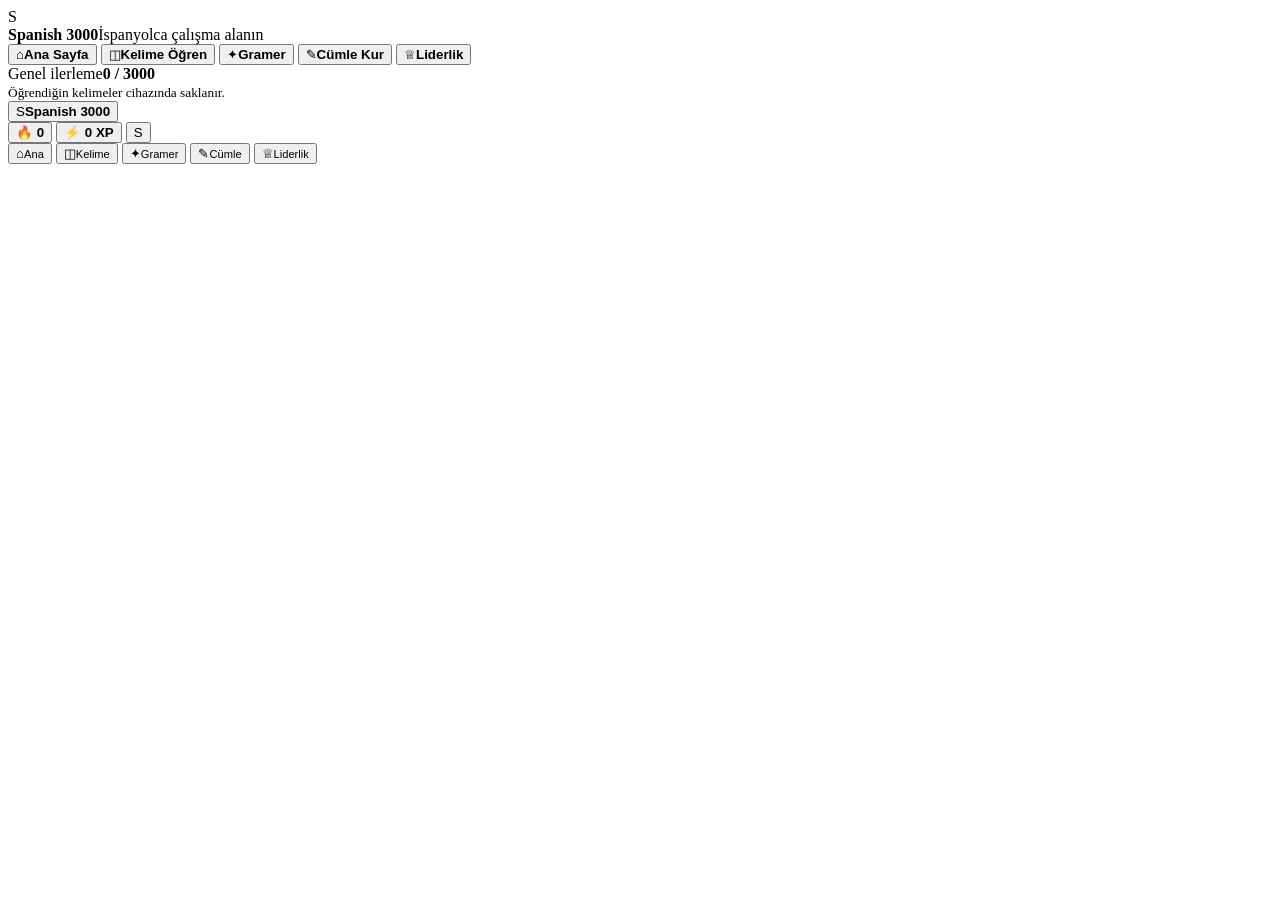
==== index.html @ e7f0117a "Add files via upload" ====
<!doctype html>
<html lang="tr">
<head>
  <meta charset="utf-8" />
  <meta name="viewport" content="width=device-width, initial-scale=1, viewport-fit=cover" />
  <meta name="theme-color" content="#f7f4ff" />
  <meta name="description" content="Spanish 3000 — Türkçe arayüzlü İspanyolca kelime, gramer ve cümle çalışma uygulaması." />
  <title>Spanish 3000</title>
  <link rel="stylesheet" href="styles.css" />
</head>
<body>
  <div class="app-shell">
    <aside class="sidebar" aria-label="Ana menü">
      <div class="brand" data-nav="home" role="button" tabindex="0">
        <div class="brand-mark">S</div>
        <div><strong>Spanish 3000</strong><span>İspanyolca çalışma alanın</span></div>
      </div>

      <nav class="side-nav">
        <button class="nav-item active" data-nav="home"><span>⌂</span><b>Ana Sayfa</b></button>
        <button class="nav-item" data-nav="vocabulary"><span>◫</span><b>Kelime Öğren</b></button>
        <button class="nav-item" data-nav="grammar"><span>✦</span><b>Gramer</b></button>
        <button class="nav-item" data-nav="sentence"><span>✎</span><b>Cümle Kur</b></button>
        <button class="nav-item" data-nav="leaderboard"><span>♕</span><b>Liderlik</b></button>
      </nav>

      <div class="sidebar-progress">
        <div class="progress-caption"><span>Genel ilerleme</span><strong id="sideProgressText">0 / 3000</strong></div>
        <div class="progress-track"><div id="sideProgressBar" class="progress-fill"></div></div>
        <small>Öğrendiğin kelimeler cihazında saklanır.</small>
      </div>
    </aside>

    <main class="main-content">
      <header class="topbar">
        <button class="mobile-brand" data-nav="home"><span class="brand-mark small">S</span><b>Spanish 3000</b></button>
        <div class="top-actions">
          <button id="streakChip" class="stat-chip" title="Günlük seri">🔥 <b>0</b></button>
          <button id="xpChip" class="stat-chip" title="Toplam XP">⚡ <b>0 XP</b></button>
          <button id="profileBtn" class="avatar-btn" title="Profil adını değiştir"><span id="avatarLetter">S</span></button>
        </div>
      </header>

      <div id="view" class="view" aria-live="polite"></div>
    </main>
  </div>

  <nav class="mobile-nav" aria-label="Mobil menü">
    <button class="mobile-nav-item active" data-nav="home"><span>⌂</span><small>Ana</small></button>
    <button class="mobile-nav-item" data-nav="vocabulary"><span>◫</span><small>Kelime</small></button>
    <button class="mobile-nav-item" data-nav="grammar"><span>✦</span><small>Gramer</small></button>
    <button class="mobile-nav-item" data-nav="sentence"><span>✎</span><small>Cümle</small></button>
    <button class="mobile-nav-item" data-nav="leaderboard"><span>♕</span><small>Liderlik</small></button>
  </nav>

  <div id="toast" class="toast" role="status"></div>

  <dialog id="profileDialog" class="profile-dialog">
    <form method="dialog" id="profileForm">
      <button class="dialog-close" value="cancel" aria-label="Kapat">×</button>
      <div class="dialog-icon">👋</div>
      <h2>Profilin</h2>
      <p>Liderlik tablosunda ve ilerleme alanında görünecek adını yaz.</p>
      <label for="playerName">Ad</label>
      <input id="playerName" maxlength="24" autocomplete="nickname" placeholder="Sare" />
      <button id="saveProfile" class="primary-btn full" value="default">Kaydet</button>
    </form>
  </dialog>

  <script src="data/spanish3000.js"></script>
  <script src="data/grammar.js"></script>
  <script src="app.js"></script>
</body>
</html>
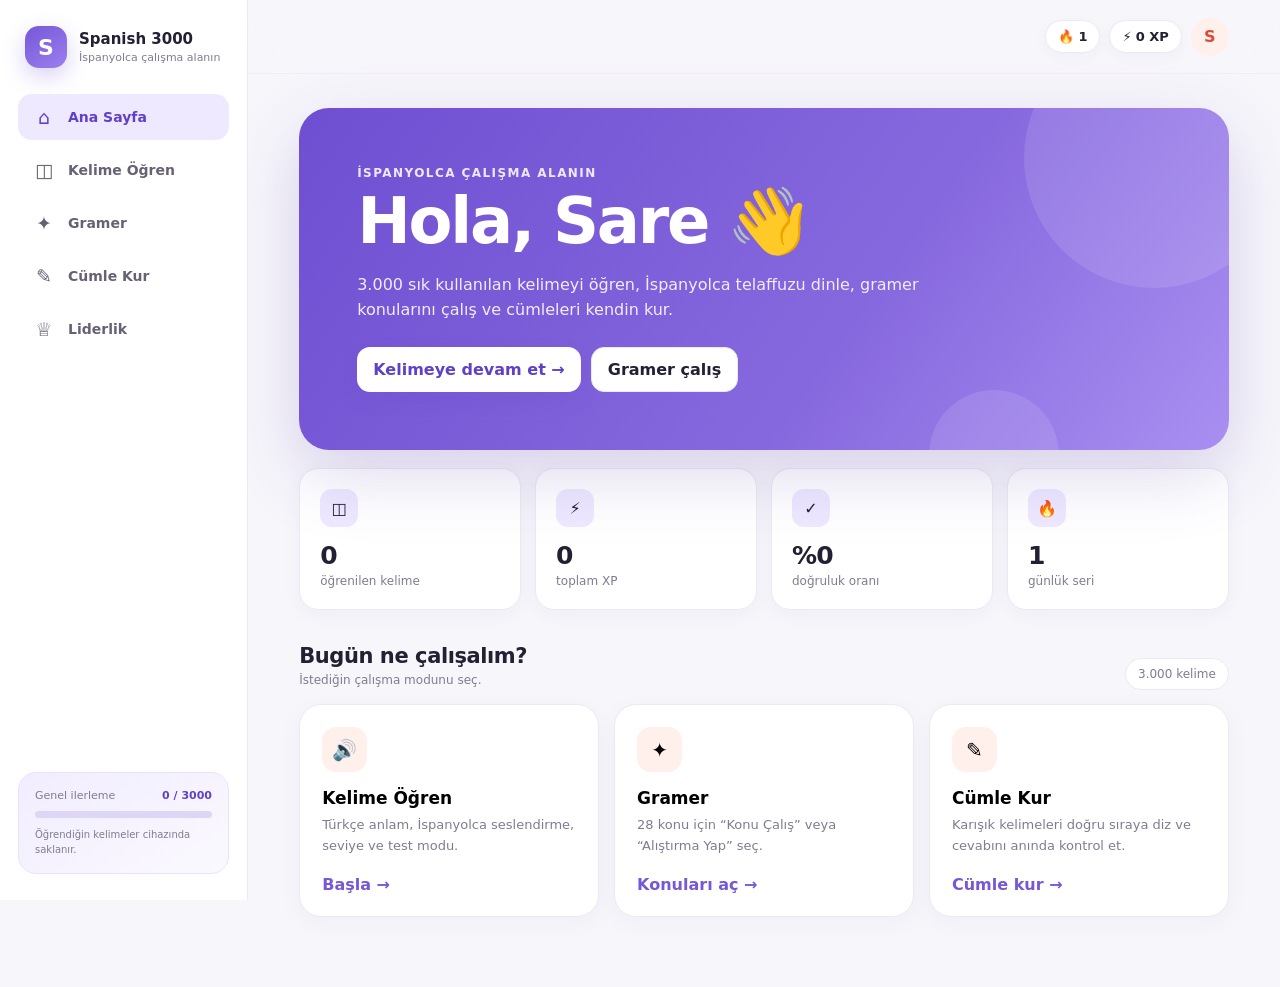
==== commit cae87392: "Add files via upload" ====
--- a/index.html
+++ b/index.html
@@ -67,8 +67,8 @@
     </form>
   </dialog>
 
-  <script src="data/spanish3000.js"></script>
-  <script src="data/grammar.js"></script>
+  <script src="spanish3000.js"></script>
+  <script src="grammar.js"></script>
   <script src="app.js"></script>
 </body>
 </html>
--- a/styles.css
+++ b/styles.css
@@ -0,0 +1,31 @@
+:root{
+  --bg:#f7f6fb; --surface:#fff; --surface-2:#fbfaff; --text:#232033; --muted:#817b91;
+  --line:#ece9f3; --purple:#7657d8; --purple-dark:#6040c7; --purple-soft:#eee9ff;
+  --coral:#ff775f; --coral-soft:#fff0ec; --green:#22a66f; --green-soft:#e8f8f0;
+  --red:#e75555; --red-soft:#fff0f0; --yellow:#f6b83f; --shadow:0 14px 38px rgba(55,44,91,.08);
+  --radius:22px; --sidebar:248px;
+}
+*{box-sizing:border-box}
+html,body{margin:0;min-height:100%;font-family:Inter,ui-rounded,"SF Pro Rounded","Segoe UI",system-ui,-apple-system,sans-serif;color:var(--text);background:var(--bg)}
+button,input{font:inherit} button{cursor:pointer} button:focus-visible,input:focus-visible{outline:3px solid rgba(118,87,216,.22);outline-offset:2px}
+.app-shell{min-height:100vh;display:grid;grid-template-columns:var(--sidebar) minmax(0,1fr)}
+.sidebar{position:sticky;top:0;height:100vh;background:rgba(255,255,255,.92);border-right:1px solid var(--line);padding:26px 18px;display:flex;flex-direction:column;z-index:20;backdrop-filter:blur(16px)}
+.brand{display:flex;align-items:center;gap:12px;padding:0 7px 26px;cursor:pointer}.brand-mark{width:42px;height:42px;border-radius:14px;display:grid;place-items:center;background:linear-gradient(145deg,var(--purple),#9b7fee);color:white;font-weight:900;font-size:22px;box-shadow:0 8px 22px rgba(118,87,216,.28)}.brand-mark.small{width:34px;height:34px;border-radius:11px;font-size:18px}.brand strong{display:block;font-size:15px}.brand span{display:block;font-size:11px;color:var(--muted);margin-top:3px}
+.side-nav{display:grid;gap:7px}.nav-item{border:0;background:transparent;color:#686174;padding:12px 14px;border-radius:14px;display:flex;align-items:center;gap:12px;text-align:left;transition:.2s}.nav-item span{width:24px;font-size:19px;text-align:center}.nav-item b{font-size:14px}.nav-item:hover{background:#f5f2fb;color:var(--text)}.nav-item.active{background:var(--purple-soft);color:var(--purple-dark)}
+.sidebar-progress{margin-top:auto;border-radius:18px;background:linear-gradient(150deg,#f1edff,#fbf9ff);padding:16px;border:1px solid #e8e1ff}.progress-caption{display:flex;justify-content:space-between;gap:8px;font-size:11px;color:var(--muted);margin-bottom:9px}.progress-caption strong{color:var(--purple-dark)}.progress-track{height:7px;background:#ddd6f4;border-radius:99px;overflow:hidden}.progress-fill{height:100%;width:0;background:linear-gradient(90deg,var(--purple),#a68df4);border-radius:99px;transition:width .4s}.sidebar-progress small{display:block;color:var(--muted);font-size:10px;line-height:1.45;margin-top:10px}
+.main-content{min-width:0}.topbar{height:74px;display:flex;justify-content:flex-end;align-items:center;padding:0 clamp(20px,4vw,54px);position:sticky;top:0;z-index:15;background:rgba(247,246,251,.82);backdrop-filter:blur(16px);border-bottom:1px solid rgba(236,233,243,.7)}.mobile-brand{display:none}.top-actions{display:flex;align-items:center;gap:9px}.stat-chip{border:1px solid var(--line);background:white;border-radius:999px;padding:8px 12px;color:var(--text);box-shadow:0 4px 14px rgba(51,42,80,.04);font-size:13px}.avatar-btn{border:0;width:38px;height:38px;border-radius:50%;background:var(--coral-soft);color:#d84d38;font-weight:900}
+.view{padding:34px clamp(20px,4vw,54px) 70px;max-width:1320px;margin:auto}.page-head{display:flex;justify-content:space-between;align-items:flex-end;gap:22px;margin-bottom:28px}.eyebrow{font-size:12px;font-weight:800;letter-spacing:.12em;text-transform:uppercase;color:var(--purple)}h1{font-size:clamp(28px,4vw,46px);line-height:1.06;margin:7px 0 8px;letter-spacing:-.035em}h2{letter-spacing:-.02em}p{line-height:1.6}.lead{color:var(--muted);margin:0;max-width:720px}.pill{display:inline-flex;align-items:center;gap:7px;padding:8px 12px;border-radius:99px;background:white;border:1px solid var(--line);font-size:12px;color:var(--muted)}
+.hero{position:relative;overflow:hidden;border-radius:30px;background:linear-gradient(125deg,#6e4fd1 0%,#8668de 60%,#a98ff1 100%);color:white;padding:clamp(28px,5vw,58px);box-shadow:0 24px 70px rgba(86,62,165,.2);min-height:300px;display:flex;align-items:center}.hero:before,.hero:after{content:"";position:absolute;border-radius:50%;background:rgba(255,255,255,.11)}.hero:before{width:260px;height:260px;right:-55px;top:-80px}.hero:after{width:130px;height:130px;right:170px;bottom:-70px}.hero-copy{max-width:650px;position:relative;z-index:1}.hero .eyebrow{color:#eee8ff}.hero h1{font-size:clamp(36px,6vw,64px);margin:8px 0 14px}.hero p{color:#f1edff;max-width:570px}.hero-actions{display:flex;flex-wrap:wrap;gap:10px;margin-top:24px}.primary-btn,.secondary-btn,.ghost-btn{border:0;border-radius:13px;padding:12px 16px;font-weight:800;transition:.18s}.primary-btn{background:var(--purple);color:white;box-shadow:0 8px 18px rgba(103,73,193,.18)}.primary-btn:hover{background:var(--purple-dark);transform:translateY(-1px)}.hero .primary-btn{background:white;color:var(--purple-dark)}.secondary-btn{background:var(--purple-soft);color:var(--purple-dark)}.ghost-btn{background:white;border:1px solid var(--line);color:var(--text)}.full{width:100%}
+.stats-grid{display:grid;grid-template-columns:repeat(4,1fr);gap:14px;margin-top:18px}.stat-card{background:white;border:1px solid var(--line);border-radius:19px;padding:20px;box-shadow:0 5px 20px rgba(50,40,90,.04)}.stat-icon{width:38px;height:38px;border-radius:12px;display:grid;place-items:center;background:var(--purple-soft);margin-bottom:14px}.stat-card strong{display:block;font-size:25px;letter-spacing:-.03em}.stat-card span{font-size:12px;color:var(--muted)}
+.section-title{display:flex;align-items:end;justify-content:space-between;gap:16px;margin:34px 0 14px}.section-title h2{margin:0;font-size:21px}.section-title p{margin:3px 0 0;color:var(--muted);font-size:12px}.feature-grid{display:grid;grid-template-columns:repeat(3,1fr);gap:15px}.feature-card{background:white;border:1px solid var(--line);border-radius:22px;padding:22px;text-align:left;transition:.2s;box-shadow:0 6px 24px rgba(54,43,92,.04)}button.feature-card:hover{transform:translateY(-3px);box-shadow:var(--shadow);border-color:#ded7f5}.feature-icon{width:45px;height:45px;border-radius:14px;display:grid;place-items:center;background:var(--coral-soft);font-size:20px}.feature-card h3{margin:16px 0 7px;font-size:17px}.feature-card p{margin:0;color:var(--muted);font-size:13px}.feature-arrow{display:block;margin-top:18px;color:var(--purple);font-weight:900}
+.toolbar{display:flex;align-items:center;flex-wrap:wrap;gap:10px;margin-bottom:18px}.segmented{display:inline-flex;padding:4px;background:#ece8f2;border-radius:13px;gap:3px}.segmented button{border:0;background:transparent;padding:9px 14px;border-radius:10px;color:var(--muted);font-weight:750;font-size:13px}.segmented button.active{background:white;color:var(--purple-dark);box-shadow:0 3px 10px rgba(40,30,70,.08)}.search{min-width:210px;flex:1;max-width:380px;border:1px solid var(--line);border-radius:13px;background:white;padding:11px 14px;color:var(--text)}.select{border:1px solid var(--line);border-radius:13px;background:white;padding:10px 13px;color:var(--text)}
+.study-layout{display:grid;grid-template-columns:minmax(0,1.5fr) minmax(240px,.7fr);gap:18px}.study-card{background:white;border:1px solid var(--line);border-radius:28px;min-height:410px;padding:clamp(24px,4vw,44px);display:flex;flex-direction:column;justify-content:center;align-items:center;text-align:center;box-shadow:var(--shadow)}.word-meta{display:flex;gap:7px;justify-content:center;flex-wrap:wrap}.level-badge,.pos-badge,.rank-badge{padding:6px 9px;border-radius:99px;font-size:10px;font-weight:800;background:#f4f1f9;color:#766f82}.level-badge{background:var(--purple-soft);color:var(--purple-dark)}.word-main{font-size:clamp(42px,8vw,78px);letter-spacing:-.055em;margin:20px 0 5px}.word-meaning{font-size:clamp(18px,3vw,25px);color:#625b70;max-width:560px}.speak-btn{width:48px;height:48px;border-radius:50%;border:1px solid #e6e0f7;background:var(--purple-soft);color:var(--purple);font-size:20px;margin:18px 0}.study-actions{display:flex;gap:9px;flex-wrap:wrap;justify-content:center}.study-side{display:grid;gap:14px;align-content:start}.mini-card{background:white;border:1px solid var(--line);border-radius:20px;padding:19px}.mini-card h3{font-size:14px;margin:0 0 13px}.mini-row{display:flex;justify-content:space-between;font-size:12px;color:var(--muted);padding:7px 0;border-bottom:1px dashed var(--line)}.mini-row:last-child{border-bottom:0}.mini-row strong{color:var(--text)}
+.quiz-card{background:white;border:1px solid var(--line);border-radius:26px;padding:clamp(22px,4vw,38px);max-width:780px;margin:auto;box-shadow:var(--shadow)}.quiz-top{display:flex;justify-content:space-between;align-items:center;color:var(--muted);font-size:12px}.quiz-word{font-size:clamp(34px,7vw,58px);margin:22px 0 4px;text-align:center}.quiz-sub{text-align:center;color:var(--muted);font-size:13px}.options{display:grid;grid-template-columns:1fr 1fr;gap:10px;margin-top:26px}.option{border:1.5px solid var(--line);background:white;border-radius:14px;padding:15px;text-align:left;font-weight:700;color:#4a4555;transition:.15s}.option:hover:not(:disabled){border-color:#c9bdf2;background:#faf8ff}.option.correct{border-color:var(--green);background:var(--green-soft);color:#17744e}.option.wrong{border-color:var(--red);background:var(--red-soft);color:#bd3e3e}.option:disabled{cursor:default}.feedback{margin-top:16px;border-radius:14px;padding:13px 15px;font-size:13px;display:none}.feedback.show{display:block}.feedback.good{background:var(--green-soft);color:#176947}.feedback.bad{background:var(--red-soft);color:#ad3939}.feedback strong{display:block;margin-bottom:3px}.next-wrap{display:flex;justify-content:flex-end;margin-top:15px}
+.grammar-choice{display:grid;grid-template-columns:1fr 1fr;gap:14px;margin-bottom:24px}.choice-card{border:1.5px solid var(--line);background:white;border-radius:20px;padding:20px;text-align:left;display:flex;gap:15px;align-items:center}.choice-card.active{border-color:#b8a8ed;background:#faf8ff;box-shadow:0 8px 24px rgba(95,68,173,.08)}.choice-card .icon{width:44px;height:44px;border-radius:13px;display:grid;place-items:center;background:var(--purple-soft);font-size:20px}.choice-card h3{margin:0 0 3px;font-size:16px}.choice-card p{margin:0;font-size:12px;color:var(--muted)}.topic-grid{display:grid;grid-template-columns:repeat(3,1fr);gap:12px}.topic-card{border:1px solid var(--line);background:white;border-radius:18px;padding:18px;text-align:left;transition:.16s}.topic-card:hover{border-color:#cfc4f4;transform:translateY(-2px)}.topic-card .topic-top{display:flex;justify-content:space-between}.topic-card .topic-icon{font-size:22px}.topic-card h3{font-size:14px;margin:15px 0 6px}.topic-card p{font-size:11px;color:var(--muted);margin:0;line-height:1.5}.topic-card .go{display:block;color:var(--purple);font-size:11px;font-weight:800;margin-top:12px}.lesson-panel{background:white;border:1px solid var(--line);border-radius:25px;padding:clamp(22px,4vw,40px);box-shadow:var(--shadow)}.back-btn{border:0;background:transparent;color:var(--purple);font-weight:800;padding:0;margin-bottom:18px}.lesson-panel h2{font-size:28px;margin:0 0 10px}.lesson-copy{font-size:15px;color:#514b5e;line-height:1.8}.example-list{display:grid;gap:9px;margin-top:20px}.example-row{border:1px solid var(--line);border-radius:14px;padding:13px 15px;display:grid;grid-template-columns:1fr auto 1fr;align-items:center;gap:12px}.example-row .es{font-weight:800}.example-row .arrow{color:#b2abbc}.example-row .tr{color:var(--muted)}.small-speak{border:0;background:var(--purple-soft);color:var(--purple);width:30px;height:30px;border-radius:9px;margin-left:6px}
+.sentence-wrap{max-width:850px;margin:auto}.prompt-card{background:white;border:1px solid var(--line);border-radius:26px;padding:clamp(24px,4vw,38px);box-shadow:var(--shadow)}.sentence-label{font-size:11px;text-transform:uppercase;letter-spacing:.12em;color:var(--muted);font-weight:800}.sentence-tr{font-size:clamp(21px,4vw,30px);font-weight:850;margin:9px 0 25px}.answer-zone{min-height:68px;border:2px dashed #dcd5e9;border-radius:16px;padding:10px;display:flex;flex-wrap:wrap;gap:8px;align-content:flex-start;background:#fcfbfe}.word-bank{display:flex;flex-wrap:wrap;gap:8px;margin:18px 0}.token{border:1px solid #ddd6ec;background:white;border-radius:10px;padding:9px 12px;font-weight:700;color:#514b5d;box-shadow:0 3px 8px rgba(45,36,72,.05)}.token.used{opacity:.25;pointer-events:none}.answer-token{background:var(--purple-soft);border-color:#d7cdf8;color:var(--purple-dark)}.sentence-controls{display:flex;justify-content:space-between;gap:10px;flex-wrap:wrap}.sentence-feedback{margin-top:16px}
+.leader-grid{display:grid;grid-template-columns:minmax(0,1.25fr) minmax(250px,.75fr);gap:18px}.leader-card,.achievement-card{background:white;border:1px solid var(--line);border-radius:24px;padding:22px;box-shadow:0 6px 24px rgba(50,40,90,.04)}.leader-head{display:grid;grid-template-columns:45px 1fr auto;align-items:center;gap:12px;padding:12px 10px;border-bottom:1px solid var(--line)}.leader-head:last-child{border:0}.rank-num{width:34px;height:34px;border-radius:11px;display:grid;place-items:center;background:#f3f0f8;font-weight:900;color:#706a7d}.rank-num.first{background:#fff4d7;color:#b87a00}.player-name strong{display:block}.player-name span{font-size:10px;color:var(--muted)}.xp-val{font-weight:900;color:var(--purple)}.badge-list{display:grid;gap:10px}.badge-item{display:flex;gap:11px;align-items:center;padding:12px;border-radius:15px;background:#faf9fd}.badge-icon{font-size:24px}.badge-item strong{display:block;font-size:13px}.badge-item span{font-size:11px;color:var(--muted)}.local-note{background:var(--coral-soft);border:1px solid #ffdcd3;color:#9a4a3e;padding:13px 15px;border-radius:14px;font-size:12px;line-height:1.55;margin-bottom:16px}
+.empty{padding:40px;text-align:center;color:var(--muted)}.toast{position:fixed;left:50%;bottom:26px;transform:translate(-50%,20px);background:#292433;color:white;padding:11px 16px;border-radius:12px;font-size:12px;opacity:0;pointer-events:none;transition:.25s;z-index:100;box-shadow:0 12px 30px rgba(0,0,0,.2)}.toast.show{opacity:1;transform:translate(-50%,0)}
+.profile-dialog{border:0;border-radius:24px;padding:0;width:min(92vw,420px);box-shadow:0 25px 80px rgba(30,22,50,.22)}.profile-dialog::backdrop{background:rgba(28,21,43,.35);backdrop-filter:blur(4px)}.profile-dialog form{padding:28px;position:relative}.dialog-close{position:absolute;right:15px;top:13px;border:0;background:transparent;font-size:26px;color:var(--muted)}.dialog-icon{font-size:34px}.profile-dialog h2{margin:8px 0 5px}.profile-dialog p{font-size:13px;color:var(--muted)}.profile-dialog label{display:block;font-size:11px;font-weight:800;margin:18px 0 6px}.profile-dialog input{width:100%;border:1px solid var(--line);border-radius:12px;padding:12px 13px;margin-bottom:12px}.mobile-nav{display:none}
+@media(max-width:1050px){.topic-grid{grid-template-columns:repeat(2,1fr)}.stats-grid{grid-template-columns:repeat(2,1fr)}.feature-grid{grid-template-columns:1fr 1fr}.study-layout{grid-template-columns:1fr}.study-side{grid-template-columns:repeat(3,1fr)}.leader-grid{grid-template-columns:1fr}}
+@media(max-width:760px){.app-shell{display:block}.sidebar{display:none}.main-content{padding-bottom:76px}.topbar{height:62px;padding:0 15px;justify-content:space-between}.mobile-brand{display:flex;align-items:center;gap:8px;border:0;background:transparent}.mobile-brand b{font-size:13px}.view{padding:23px 15px 24px}.mobile-nav{display:grid;grid-template-columns:repeat(5,1fr);position:fixed;bottom:0;left:0;right:0;z-index:50;background:rgba(255,255,255,.95);border-top:1px solid var(--line);padding:6px max(7px,env(safe-area-inset-left)) calc(6px + env(safe-area-inset-bottom));backdrop-filter:blur(18px)}.mobile-nav-item{border:0;background:transparent;color:#928a9d;display:grid;place-items:center;gap:1px;padding:4px 2px}.mobile-nav-item span{font-size:19px}.mobile-nav-item small{font-size:9px;font-weight:750}.mobile-nav-item.active{color:var(--purple)}.page-head{align-items:flex-start;flex-direction:column;margin-bottom:20px}.hero{min-height:340px;padding:30px 24px}.hero h1{font-size:42px}.feature-grid{grid-template-columns:1fr}.grammar-choice{grid-template-columns:1fr}.topic-grid{grid-template-columns:1fr 1fr}.options{grid-template-columns:1fr}.study-side{grid-template-columns:1fr}.example-row{grid-template-columns:1fr}.example-row .arrow{display:none}.leader-grid{grid-template-columns:1fr}.toolbar{align-items:stretch}.toolbar .segmented{width:100%;display:grid;grid-template-columns:1fr 1fr}.search{max-width:none;width:100%}.select{flex:1}.stat-chip{padding:7px 9px}.stat-chip:first-child{display:none}}
+@media(max-width:440px){.stats-grid{grid-template-columns:1fr 1fr;gap:9px}.stat-card{padding:15px}.stat-card strong{font-size:21px}.topic-grid{grid-template-columns:1fr}.top-actions{gap:5px}.quiz-card{padding:20px 16px}.word-main{font-size:48px}.study-card{min-height:360px;padding:25px 16px}}
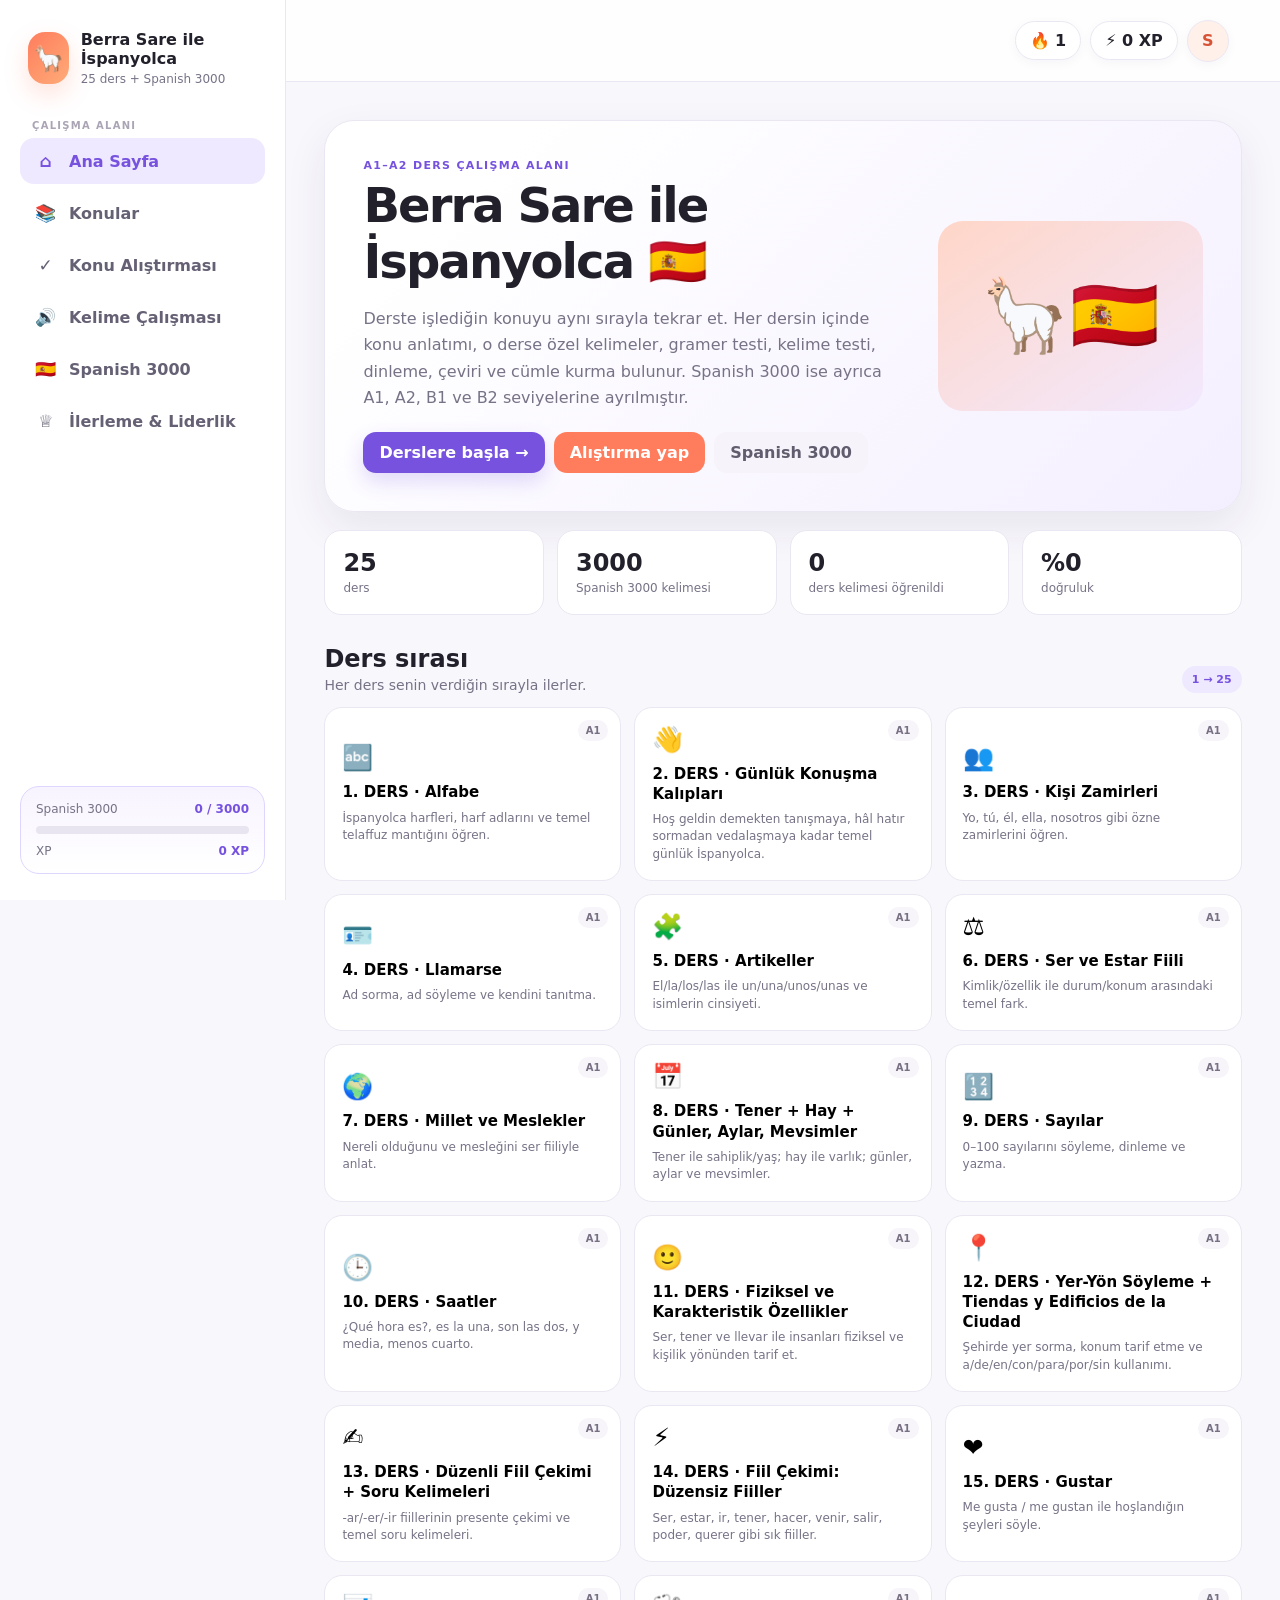
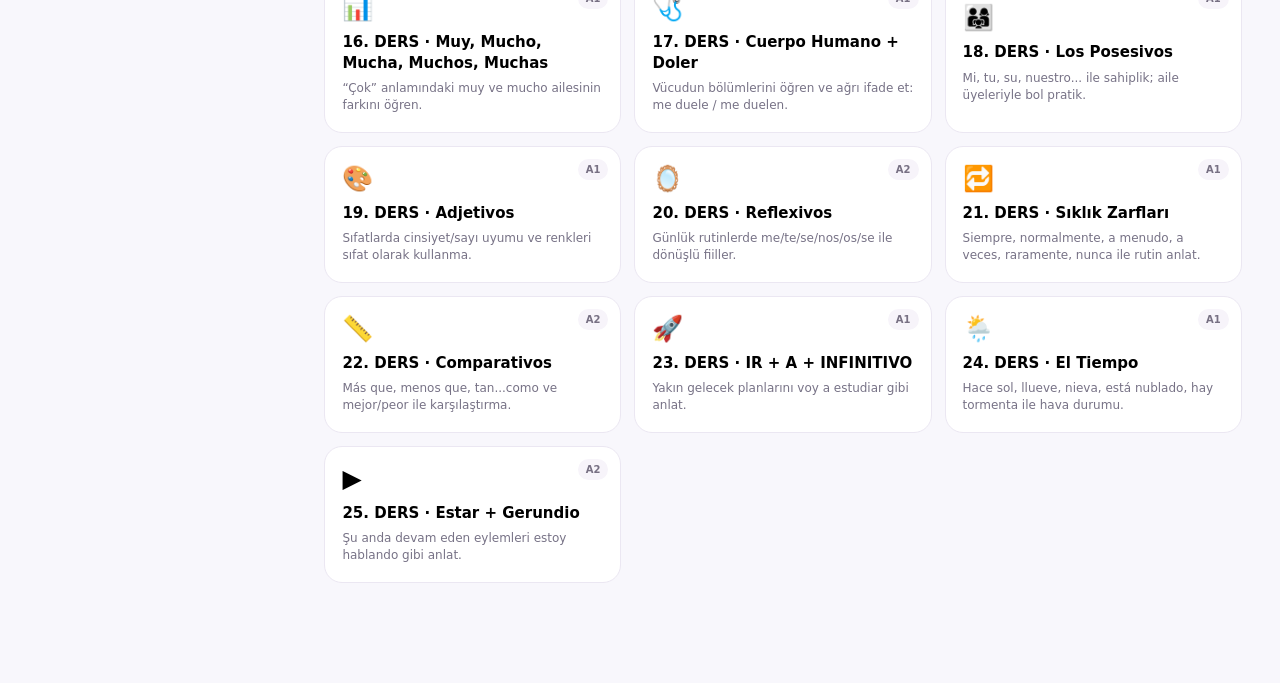
==== commit 47e7c130: "Rename index(20260824-101513) (1).html to index.html" ====
--- a/index.html
+++ b/index.html
@@ -1,74 +1,271 @@
 <!doctype html>
 <html lang="tr">
 <head>
-  <meta charset="utf-8" />
-  <meta name="viewport" content="width=device-width, initial-scale=1, viewport-fit=cover" />
-  <meta name="theme-color" content="#f7f4ff" />
-  <meta name="description" content="Spanish 3000 — Türkçe arayüzlü İspanyolca kelime, gramer ve cümle çalışma uygulaması." />
-  <title>Spanish 3000</title>
-  <link rel="stylesheet" href="styles.css" />
+<meta charset="utf-8">
+<meta name="viewport" content="width=device-width,initial-scale=1,viewport-fit=cover">
+<meta name="theme-color" content="#fff8f4">
+<title>Berra Sare ile İspanyolca</title>
+<meta name="description" content="Berra Sare ile İspanyolca — 25 ders, konu anlatımı, alıştırmalar, kelime çalışması ve Spanish 3000.">
+<style>
+:root{
+ --bg:#f8f7fc;--panel:#fff;--ink:#22212b;--muted:#777286;--line:#ebe7f2;
+ --purple:#7652df;--purple2:#efe9ff;--orange:#ff7d5d;--orange2:#fff0e9;
+ --green:#139865;--green2:#e9f9f2;--red:#d84a55;--red2:#fff0f1;
+ --yellow:#ffc857;--shadow:0 16px 42px rgba(49,40,80,.08);--r:22px
+}
+*{box-sizing:border-box}html,body{margin:0;min-height:100%;font-family:Inter,ui-sans-serif,system-ui,-apple-system,BlinkMacSystemFont,"Segoe UI",sans-serif;color:var(--ink);background:var(--bg)}
+button,input,select{font:inherit}button{cursor:pointer}.app{min-height:100vh;display:grid;grid-template-columns:286px 1fr}
+.sidebar{position:fixed;inset:0 auto 0 0;width:286px;background:#fff;border-right:1px solid var(--line);padding:26px 20px;display:flex;flex-direction:column;z-index:30}
+.brand{display:flex;gap:12px;align-items:center;padding:4px 8px 22px}.logo{width:52px;height:52px;border-radius:17px;background:linear-gradient(135deg,var(--orange),#ffab78);display:grid;place-items:center;font-size:25px;box-shadow:0 10px 24px rgba(255,125,93,.22)}
+.brand strong{display:block;font-size:16px}.brand small{display:block;color:var(--muted);margin-top:4px;font-size:12px}
+.nav-label{font-size:10px;text-transform:uppercase;letter-spacing:.13em;color:#aaa4b4;padding:12px 12px 7px;font-weight:900}
+.nav{display:grid;gap:6px}.nav button{border:0;background:transparent;border-radius:14px;text-align:left;padding:13px 14px;display:flex;gap:12px;align-items:center;color:#656073;font-weight:780}
+.nav button:hover{background:#faf8ff}.nav button.active{background:var(--purple2);color:var(--purple)}.nav .ico{width:23px;text-align:center;font-size:17px}
+.side-progress{margin-top:auto;border:1px solid #dfd6ff;background:linear-gradient(180deg,#f8f4ff,#fff);border-radius:19px;padding:15px}.side-progress .row{display:flex;justify-content:space-between;font-size:12px;color:var(--muted)}.side-progress strong{color:var(--purple)}
+.bar{height:8px;background:#e9e5f0;border-radius:99px;overflow:hidden;margin:10px 0}.bar>i{display:block;height:100%;background:linear-gradient(90deg,var(--purple),#9b7cf0);border-radius:inherit}
+.main{grid-column:2;min-width:0}.topbar{height:82px;background:rgba(255,255,255,.82);backdrop-filter:blur(16px);border-bottom:1px solid var(--line);display:flex;align-items:center;justify-content:flex-end;padding:0 4vw;position:sticky;top:0;z-index:20}
+.top-actions{display:flex;align-items:center;gap:9px}.chip,.avatar{border:1px solid var(--line);background:#fff;border-radius:999px;padding:9px 14px;font-weight:850;box-shadow:0 3px 12px rgba(35,30,55,.04)}
+.avatar{width:42px;height:42px;padding:0;background:var(--orange2);color:#d65335}.content{width:min(1180px,calc(100% - 6vw));margin:38px auto 100px}
+.hero{background:linear-gradient(135deg,#fff 16%,#f4efff 100%);border:1px solid var(--line);border-radius:30px;padding:38px;box-shadow:var(--shadow);display:grid;grid-template-columns:1.35fr .65fr;gap:25px;align-items:center}
+.hero h1,.page-head h1{font-size:clamp(30px,4vw,48px);margin:5px 0 10px;letter-spacing:-.04em}.hero p,.lead{color:var(--muted);line-height:1.65}.hero-art{min-height:190px;border-radius:25px;background:linear-gradient(145deg,#ffd6c8,#f2e9ff);display:grid;place-items:center;font-size:72px}
+.eyebrow{font-size:11px;text-transform:uppercase;letter-spacing:.12em;color:var(--purple);font-weight:900}.actions{display:flex;gap:9px;flex-wrap:wrap;margin-top:20px}
+.primary,.secondary,.ghost,.back{border:0;border-radius:13px;padding:11px 16px;font-weight:850}.primary{background:var(--purple);color:#fff;box-shadow:0 9px 20px rgba(118,82,223,.20)}.secondary{background:var(--orange);color:#fff}.ghost,.back{background:#f6f3fa;color:#625d6e}
+.page-head{display:flex;align-items:flex-end;justify-content:space-between;gap:20px;margin-bottom:24px}.page-head h1{font-size:clamp(29px,3.3vw,44px)}
+.pill{display:inline-flex;padding:7px 10px;border-radius:999px;background:var(--purple2);color:var(--purple);font-size:11px;font-weight:900}
+.section{margin-top:30px}.section-title{display:flex;justify-content:space-between;align-items:end;margin-bottom:14px}.section-title h2{font-size:24px;margin:0 0 4px}.section-title p{color:var(--muted);margin:0;font-size:14px}
+.stats{display:grid;grid-template-columns:repeat(4,1fr);gap:13px;margin-top:18px}.stat{background:#fff;border:1px solid var(--line);border-radius:17px;padding:18px}.stat b{display:block;font-size:24px}.stat span{color:var(--muted);font-size:12px}
+.course-grid{display:grid;grid-template-columns:repeat(3,minmax(0,1fr));gap:13px}.course-card{border:1px solid var(--line);background:#fff;border-radius:18px;padding:17px;text-align:left;min-height:132px;transition:.18s;position:relative}.course-card:hover{transform:translateY(-2px);box-shadow:var(--shadow);border-color:#dcd3f5}.course-card .folder{font-size:25px;margin-bottom:10px}.course-card h3{font-size:15px;margin:0 0 7px;line-height:1.35}.course-card p{font-size:12px;color:var(--muted);margin:0;line-height:1.45}.course-card .count{position:absolute;right:12px;top:12px;background:#f7f4fa;border-radius:999px;padding:5px 8px;font-size:10px;color:#777083;font-weight:850}.course-card.special{background:linear-gradient(135deg,#fff6f1,#fff);border-color:#ffd6c8}.course-card.special .count{background:var(--orange2);color:#d3583c}
+.lesson-shell{background:#fff;border:1px solid var(--line);border-radius:27px;padding:34px;box-shadow:var(--shadow)}.lesson-copy{font-size:15px;line-height:1.78;color:#474252}.lesson-copy h3{color:var(--ink);font-size:22px;margin:24px 0 8px}.lesson-copy h3:first-child{margin-top:0}.rule-grid{display:grid;grid-template-columns:1fr 1fr;gap:12px;margin:15px 0}.rule-grid>div{background:#faf8ff;border:1px solid #e7e0fa;border-radius:15px;padding:15px;line-height:1.7}
+.examples{display:grid;gap:9px;margin-top:15px}.example{display:grid;grid-template-columns:1fr 42px 1fr;align-items:center;gap:8px;border:1px solid var(--line);border-radius:14px;padding:12px 14px}.example .es{font-weight:800}.example .tr{color:var(--muted)}.speak{border:0;border-radius:10px;background:var(--purple2);padding:7px 9px}
+.word-chips{display:flex;gap:8px;flex-wrap:wrap}.word-chip{border:1px solid var(--line);background:#fff;border-radius:999px;padding:8px 11px;font-size:12px}.word-chip b{color:var(--purple)}
+.mode-grid{display:grid;grid-template-columns:repeat(5,1fr);gap:11px}.mode-card{border:1px solid var(--line);background:#fff;border-radius:17px;padding:17px;text-align:left;min-height:120px}.mode-card:hover{border-color:#cfc3ef;box-shadow:var(--shadow)}.mode-card .big{font-size:25px}.mode-card b{display:block;margin:8px 0 4px}.mode-card small{color:var(--muted);line-height:1.4}
+.quiz-shell{max-width:820px;margin:0 auto;background:#fff;border:1px solid var(--line);border-radius:25px;padding:28px;box-shadow:var(--shadow)}.quiz-top{display:flex;justify-content:space-between;gap:10px;color:var(--muted);font-size:12px;font-weight:800}.question{font-size:24px;font-weight:850;margin:22px 0 6px;line-height:1.4}.hint{color:var(--muted);margin-bottom:18px}.options{display:grid;gap:9px}.option{border:1px solid var(--line);background:#fff;border-radius:14px;padding:13px 15px;text-align:left;font-weight:750}.option:hover:not(:disabled){border-color:#c9baef;background:#fbf9ff}.option.correct{border-color:#6ed2aa;background:var(--green2);color:#08734b}.option.wrong{border-color:#f19aa1;background:var(--red2);color:#ae2b35}.option:disabled{cursor:default}
+.feedback{display:none;margin-top:15px;border-radius:14px;padding:13px 15px;line-height:1.5}.feedback.show{display:block}.feedback.good{background:var(--green2);color:#08734b}.feedback.bad{background:var(--red2);color:#a12c36}.feedback strong{display:block;margin-bottom:3px}.nextline{text-align:right;margin-top:14px}
+.word-layout{display:grid;grid-template-columns:1.15fr .85fr;gap:17px}.word-card,.mini{background:#fff;border:1px solid var(--line);border-radius:24px;padding:28px}.word-card{text-align:center}.word-meta{display:flex;justify-content:center;gap:7px;flex-wrap:wrap}.tag{font-size:10px;font-weight:900;background:#f5f2f8;color:#746e80;border-radius:99px;padding:6px 9px}.word{font-size:clamp(38px,6vw,66px);font-weight:900;letter-spacing:-.045em;margin:22px 0 5px}.meaning{font-size:20px;color:var(--muted)}.big-speak{margin:22px auto;border:0;width:54px;height:54px;border-radius:18px;background:var(--purple2);font-size:21px}.word-actions{display:flex;justify-content:center;gap:8px;flex-wrap:wrap}.side-stack{display:grid;gap:13px}.mini h3{margin:0 0 13px}.mini-row{display:flex;justify-content:space-between;gap:20px;border-top:1px solid var(--line);padding:9px 0;font-size:13px}.mini-row:first-of-type{border-top:0}
+.word-list{display:grid;grid-template-columns:repeat(2,1fr);gap:8px;max-height:390px;overflow:auto}.word-list button{border:1px solid var(--line);background:#fff;border-radius:12px;padding:10px;text-align:left}.word-list b{display:block}.word-list small{color:var(--muted)}
+.toolbar{display:flex;gap:9px;flex-wrap:wrap;margin-bottom:18px;align-items:center}.toolbar select,.toolbar input{background:#fff;border:1px solid var(--line);border-radius:12px;padding:10px 12px;outline:none}.toolbar input{min-width:230px}.seg{background:#eeeaf5;border-radius:13px;padding:4px;display:inline-flex;gap:3px}.seg button{border:0;background:transparent;padding:8px 12px;border-radius:10px;color:#6c657a;font-weight:800}.seg button.active{background:#fff;color:var(--purple);box-shadow:0 2px 8px rgba(40,30,70,.07)}
+.sentence-zone{min-height:78px;border:2px dashed #d9d0ed;border-radius:16px;padding:12px;display:flex;gap:8px;flex-wrap:wrap;margin:13px 0}.bank{display:flex;gap:8px;flex-wrap:wrap}.token{border:1px solid var(--line);background:#fff;border-radius:11px;padding:9px 12px;font-weight:800}.token.used{opacity:.3}
+.answer-input{width:100%;border:1px solid var(--line);border-radius:14px;padding:14px 15px;font-size:16px;outline:none}.answer-input:focus{border-color:#b8a8e8;box-shadow:0 0 0 4px #f1edff}
+.level-tabs{display:flex;gap:8px;flex-wrap:wrap}.level-btn{border:1px solid var(--line);background:#fff;border-radius:999px;padding:9px 14px;font-weight:850}.level-btn.active{background:var(--purple);border-color:var(--purple);color:#fff}.level-summary{display:grid;grid-template-columns:repeat(4,1fr);gap:10px;margin-bottom:18px}.level-box{background:#fff;border:1px solid var(--line);border-radius:15px;padding:14px}.level-box b{display:block;font-size:19px}.level-box small{color:var(--muted)}
+.progress-grid{display:grid;grid-template-columns:1.1fr .9fr;gap:16px}.panel{background:#fff;border:1px solid var(--line);border-radius:22px;padding:22px}.rank{display:flex;align-items:center;gap:12px;padding:12px 0;border-top:1px solid var(--line)}.rank:first-of-type{border-top:0}.rank .num{width:34px;height:34px;border-radius:11px;background:var(--purple2);color:var(--purple);display:grid;place-items:center;font-weight:900}.rank .grow{flex:1}
+.empty{background:#fff;border:1px dashed #d8d1e5;border-radius:18px;padding:34px;text-align:center;color:var(--muted)}.toast{position:fixed;left:50%;bottom:28px;transform:translate(-50%,20px);opacity:0;background:#2d2936;color:#fff;padding:11px 15px;border-radius:12px;z-index:90;transition:.2s;pointer-events:none}.toast.show{opacity:1;transform:translate(-50%,0)}
+.mobile-nav{display:none}
+@media(max-width:1050px){.course-grid{grid-template-columns:repeat(2,1fr)}.mode-grid{grid-template-columns:repeat(3,1fr)}.stats{grid-template-columns:repeat(2,1fr)}}
+@media(max-width:760px){
+ .app{display:block}.sidebar{display:none}.main{display:block}.topbar{height:66px;padding:0 14px}.content{width:calc(100% - 24px);margin:22px auto 88px}.hero{grid-template-columns:1fr;padding:24px}.hero-art{min-height:120px;font-size:48px}.page-head{align-items:flex-start;flex-direction:column}.course-grid{grid-template-columns:1fr}.mode-grid{grid-template-columns:1fr 1fr}.word-layout,.progress-grid,.rule-grid{grid-template-columns:1fr}.lesson-shell{padding:22px}.example{grid-template-columns:1fr 38px}.example .tr{grid-column:1/-1}.stats{grid-template-columns:1fr 1fr}.level-summary{grid-template-columns:1fr 1fr}
+ .mobile-nav{display:flex;position:fixed;z-index:50;left:0;right:0;bottom:0;background:rgba(255,255,255,.96);backdrop-filter:blur(16px);border-top:1px solid var(--line);padding:7px 4px calc(7px + env(safe-area-inset-bottom));overflow-x:auto}
+ .mobile-nav button{min-width:73px;flex:1;border:0;background:transparent;color:#777181;border-radius:12px;padding:6px 5px;font-size:18px}.mobile-nav button small{display:block;font-size:9px;margin-top:2px;font-weight:800}.mobile-nav button.active{background:var(--purple2);color:var(--purple)}
+}
+@media(max-width:440px){.mode-grid,.stats,.level-summary{grid-template-columns:1fr}.word-list{grid-template-columns:1fr}.hero h1{font-size:34px}.toolbar input{min-width:0;width:100%}}
+</style>
 </head>
 <body>
-  <div class="app-shell">
-    <aside class="sidebar" aria-label="Ana menü">
-      <div class="brand" data-nav="home" role="button" tabindex="0">
-        <div class="brand-mark">S</div>
-        <div><strong>Spanish 3000</strong><span>İspanyolca çalışma alanın</span></div>
-      </div>
+<div class="app">
+<aside class="sidebar">
+ <div class="brand"><div class="logo">🦙</div><div><strong>Berra Sare ile İspanyolca</strong><small>25 ders + Spanish 3000</small></div></div>
+ <div class="nav-label">Çalışma alanı</div>
+ <nav class="nav">
+  <button data-nav="home" class="active"><span class="ico">⌂</span>Ana Sayfa</button>
+  <button data-nav="topics"><span class="ico">📚</span>Konular</button>
+  <button data-nav="practice"><span class="ico">✓</span>Konu Alıştırması</button>
+  <button data-nav="vocab"><span class="ico">🔊</span>Kelime Çalışması</button>
+  <button data-nav="spanish3000"><span class="ico">🇪🇸</span>Spanish 3000</button>
+  <button data-nav="progress"><span class="ico">♕</span>İlerleme & Liderlik</button>
+ </nav>
+ <div class="side-progress"><div class="row"><span>Spanish 3000</span><strong id="sideLearned">0 / 3000</strong></div><div class="bar"><i id="sideBar" style="width:0%"></i></div><div class="row"><span>XP</span><strong id="sideXp">0 XP</strong></div></div>
+</aside>
+<main class="main">
+ <header class="topbar"><div class="top-actions"><div class="chip">🔥 <span id="streak">1</span></div><div class="chip">⚡ <span id="xp">0 XP</span></div><button class="avatar" id="avatar">S</button></div></header>
+ <section class="content" id="view"></section>
+</main>
+</div>
+<nav class="mobile-nav">
+ <button data-nav="home" class="active">⌂<small>Ana</small></button>
+ <button data-nav="topics">📚<small>Konular</small></button>
+ <button data-nav="practice">✓<small>Alıştırma</small></button>
+ <button data-nav="vocab">🔊<small>Kelime</small></button>
+ <button data-nav="spanish3000">🇪🇸<small>3000</small></button>
+ <button data-nav="progress">♕<small>İlerleme</small></button>
+</nav>
+<div class="toast" id="toast"></div>
+<script>
+window.SPANISH_3000 = [{"id":1,"word":"de","meaning":"-e/-dan, -den; ...nin","pos":"edat","level":"A1","frequency":24459038,"sourceRank":1},{"id":2,"word":"ella","meaning":"o (kadın)","pos":"zamir","level":"A1","frequency":20081793,"sourceRank":2},{"id":3,"word":"que","meaning":"ki; -en/-an; ne","pos":"zamir","level":"A1","frequency":19102844,"sourceRank":3},{"id":4,"word":"el","meaning":"belirli artikel: el","pos":"artikel","level":"A1","frequency":17792901,"sourceRank":4},{"id":5,"word":"ser","meaning":"olmak (kalıcı özellik/kimlik)","pos":"fiil","level":"A1","frequency":16811873,"sourceRank":5},{"id":6,"word":"a","meaning":"-e/-a; -e doğru","pos":"diğer","level":"A1","frequency":12810585,"sourceRank":6},{"id":7,"word":"y","meaning":"ve","pos":"bağlaç","level":"A1","frequency":11309024,"sourceRank":7},{"id":8,"word":"en","meaning":"-de/-da; içinde","pos":"edat","level":"A1","frequency":11051605,"sourceRank":8},{"id":9,"word":"él","meaning":"o (erkek)","pos":"zamir","level":"A1","frequency":10233257,"sourceRank":9},{"id":10,"word":"estar","meaning":"olmak/bulunmak (durum/konum)","pos":"fiil","level":"A1","frequency":7920799,"sourceRank":10},{"id":11,"word":"uno","meaning":"bir","pos":"sayı","level":"A1","frequency":7794471,"sourceRank":11},{"id":12,"word":"haber","meaning":"olmak/var olmak; yardımcı fiil","pos":"fiil","level":"A1","frequency":6560821,"sourceRank":12},{"id":13,"word":"yo","meaning":"ben","pos":"zamir","level":"A1","frequency":6385698,"sourceRank":13},{"id":14,"word":"por","meaning":"için; tarafından; boyunca","pos":"edat","level":"A1","frequency":6016577,"sourceRank":14},{"id":15,"word":"tener","meaning":"sahip olmak","pos":"fiil","level":"A1","frequency":5264273,"sourceRank":16},{"id":16,"word":"se","meaning":"kendisi/kendini; dönüşlülük zamiri","pos":"zamir","level":"A1","frequency":5080634,"sourceRank":17},{"id":17,"word":"tú","meaning":"sen","pos":"zamir","level":"A1","frequency":4822239,"sourceRank":18},{"id":18,"word":"ir","meaning":"gitmek","pos":"fiil","level":"A1","frequency":4809379,"sourceRank":19},{"id":19,"word":"hacer","meaning":"yapmak","pos":"fiil","level":"A1","frequency":4629804,"sourceRank":20},{"id":20,"word":"con","meaning":"ile","pos":"edat","level":"A1","frequency":4509652,"sourceRank":21},{"id":21,"word":"qué","meaning":"ne","pos":"zamir","level":"A1","frequency":4351664,"sourceRank":22},{"id":22,"word":"suyo","meaning":"onun/sizin/onlarınki","pos":"belirteç","level":"A1","frequency":4121086,"sourceRank":23},{"id":23,"word":"poder","meaning":"yapabilmek; güç","pos":"fiil","level":"A1","frequency":3989371,"sourceRank":24},{"id":24,"word":"para","meaning":"için; -e doğru","pos":"edat","level":"A1","frequency":3896720,"sourceRank":25},{"id":25,"word":"del","meaning":"-de/-dan + el; ...nin","pos":"contraction","level":"A1","frequency":3505097,"sourceRank":26},{"id":26,"word":"decir","meaning":"söylemek","pos":"fiil","level":"A1","frequency":3481333,"sourceRank":27},{"id":27,"word":"este","meaning":"bu","pos":"belirteç","level":"A1","frequency":2989065,"sourceRank":28},{"id":28,"word":"todo","meaning":"tüm; her şey","pos":"belirteç","level":"A1","frequency":2975754,"sourceRank":29},{"id":29,"word":"mío","meaning":"benimki","pos":"belirteç","level":"A1","frequency":2824214,"sourceRank":30},{"id":30,"word":"pero","meaning":"ama","pos":"bağlaç","level":"A1","frequency":2819996,"sourceRank":31},{"id":31,"word":"si","meaning":"eğer","pos":"bağlaç","level":"A1","frequency":2676145,"sourceRank":32},{"id":32,"word":"querer","meaning":"istemek; sevmek","pos":"fiil","level":"A1","frequency":2669267,"sourceRank":33},{"id":33,"word":"al","meaning":"a + el; -e/-a","pos":"contraction","level":"A1","frequency":2500543,"sourceRank":34},{"id":34,"word":"sí","meaning":"evet; kendi","pos":"zamir","level":"A1","frequency":2459145,"sourceRank":35},{"id":35,"word":"como","meaning":"gibi; nasıl","pos":"bağlaç","level":"A1","frequency":2404116,"sourceRank":36},{"id":36,"word":"ése","meaning":"şu/o","pos":"zamir","level":"A1","frequency":2217507,"sourceRank":37},{"id":37,"word":"bien","meaning":"iyi; iyi bir şekilde","pos":"zarf","level":"A1","frequency":2176247,"sourceRank":38},{"id":38,"word":"más","meaning":"daha; daha fazla","pos":"zarf","level":"A1","frequency":2165223,"sourceRank":39},{"id":39,"word":"ver","meaning":"görmek","pos":"fiil","level":"A1","frequency":2097232,"sourceRank":40},{"id":40,"word":"tuyo","meaning":"seninki","pos":"belirteç","level":"A1","frequency":1949499,"sourceRank":41},{"id":41,"word":"saber","meaning":"bilmek","pos":"fiil","level":"A1","frequency":1890762,"sourceRank":42},{"id":42,"word":"ese","meaning":"şu/o","pos":"belirteç","level":"A1","frequency":1807688,"sourceRank":43},{"id":43,"word":"aquí","meaning":"burada","pos":"zarf","level":"A1","frequency":1757744,"sourceRank":44},{"id":44,"word":"éste","meaning":"bu (zamir)","pos":"zamir","level":"A1","frequency":1593697,"sourceRank":45},{"id":45,"word":"nosotros","meaning":"biz","pos":"zamir","level":"A1","frequency":1443869,"sourceRank":46},{"id":46,"word":"creer","meaning":"inanmak; sanmak","pos":"fiil","level":"A1","frequency":1435943,"sourceRank":47},{"id":47,"word":"ya","meaning":"artık; zaten","pos":"zarf","level":"A1","frequency":1389542,"sourceRank":48},{"id":48,"word":"o","meaning":"veya","pos":"bağlaç","level":"A1","frequency":1386260,"sourceRank":49},{"id":49,"word":"dar","meaning":"vermek","pos":"fiil","level":"A1","frequency":1357124,"sourceRank":50},{"id":50,"word":"deber","meaning":"zorunda olmak; borçlu olmak","pos":"fiil","level":"A1","frequency":1328549,"sourceRank":51},{"id":51,"word":"mucho","meaning":"çok; çok fazla","pos":"zarf","level":"A1","frequency":1294788,"sourceRank":52},{"id":52,"word":"otro","meaning":"başka; diğer","pos":"belirteç","level":"A1","frequency":1270535,"sourceRank":53},{"id":53,"word":"así","meaning":"böyle; bu şekilde","pos":"zarf","level":"A1","frequency":1253362,"sourceRank":54},{"id":54,"word":"ahora","meaning":"şimdi","pos":"zarf","level":"A1","frequency":1214057,"sourceRank":55},{"id":55,"word":"vez","meaning":"kez; defa","pos":"isim","level":"A1","frequency":1192980,"sourceRank":56},{"id":56,"word":"cuando","meaning":"-ne zaman; iken","pos":"bağlaç","level":"A1","frequency":1188601,"sourceRank":57},{"id":57,"word":"algo","meaning":"bir şey","pos":"zamir","level":"A1","frequency":1125191,"sourceRank":58},{"id":58,"word":"dejar","meaning":"bırakmak; izin vermek","pos":"fiil","level":"A1","frequency":1123069,"sourceRank":59},{"id":59,"word":"hablar","meaning":"konuşmak","pos":"fiil","level":"A1","frequency":1051556,"sourceRank":60},{"id":60,"word":"bueno","meaning":"iyi","pos":"ünlem","level":"A1","frequency":1039956,"sourceRank":61},{"id":61,"word":"pasar","meaning":"geçmek; olmak","pos":"fiil","level":"A1","frequency":1030723,"sourceRank":62},{"id":62,"word":"nada","meaning":"hiçbir şey","pos":"zamir","level":"A1","frequency":966494,"sourceRank":64},{"id":63,"word":"cómo","meaning":"nasıl","pos":"zarf","level":"A1","frequency":935449,"sourceRank":65},{"id":64,"word":"solo","meaning":"yalnız; sadece","pos":"zarf","level":"A1","frequency":912140,"sourceRank":66},{"id":65,"word":"sentir","meaning":"hissetmek; üzülmek","pos":"fiil","level":"A1","frequency":898570,"sourceRank":67},{"id":66,"word":"pensar","meaning":"düşünmek","pos":"fiil","level":"A1","frequency":885709,"sourceRank":68},{"id":67,"word":"porque","meaning":"çünkü","pos":"bağlaç","level":"A1","frequency":870759,"sourceRank":69},{"id":68,"word":"esperar","meaning":"beklemek; umut etmek","pos":"fiil","level":"A1","frequency":854802,"sourceRank":70},{"id":69,"word":"usted","meaning":"siz (resmî tekil)","pos":"zamir","level":"A1","frequency":854441,"sourceRank":71},{"id":70,"word":"día","meaning":"gün","pos":"isim","level":"A1","frequency":850540,"sourceRank":72},{"id":71,"word":"año","meaning":"yıl","pos":"isim","level":"A1","frequency":841274,"sourceRank":73},{"id":72,"word":"padre","meaning":"baba","pos":"isim","level":"A1","frequency":838054,"sourceRank":74},{"id":73,"word":"venir","meaning":"gelmek","pos":"fiil","level":"A1","frequency":820828,"sourceRank":75},{"id":74,"word":"nuestro","meaning":"bizim","pos":"belirteç","level":"A1","frequency":815459,"sourceRank":76},{"id":75,"word":"gracias","meaning":"teşekkürler","pos":"isim","level":"A1","frequency":803297,"sourceRank":77},{"id":76,"word":"cosa","meaning":"şey","pos":"isim","level":"A1","frequency":790380,"sourceRank":78},{"id":77,"word":"dos","meaning":"iki","pos":"sayı","level":"A1","frequency":784866,"sourceRank":79},{"id":78,"word":"sin","meaning":"-siz/-sız; olmadan","pos":"edat","level":"A1","frequency":773153,"sourceRank":80},{"id":79,"word":"sobre","meaning":"üzerinde; hakkında","pos":"edat","level":"A1","frequency":767724,"sourceRank":81},{"id":80,"word":"alguno","meaning":"bazı; herhangi biri","pos":"belirteç","level":"A1","frequency":757480,"sourceRank":83},{"id":81,"word":"señor","meaning":"bay; beyefendi","pos":"isim","level":"A1","frequency":747779,"sourceRank":84},{"id":82,"word":"mirar","meaning":"bakmak","pos":"fiil","level":"A1","frequency":741922,"sourceRank":85},{"id":83,"word":"hombre","meaning":"adam; erkek","pos":"isim","level":"A1","frequency":734477,"sourceRank":86},{"id":84,"word":"tiempo","meaning":"zaman; hava","pos":"isim","level":"A1","frequency":733875,"sourceRank":87},{"id":85,"word":"también","meaning":"de/da; ayrıca","pos":"zarf","level":"A1","frequency":733114,"sourceRank":88},{"id":86,"word":"mismo","meaning":"aynı; kendisi","pos":"sıfat","level":"A1","frequency":720050,"sourceRank":89},{"id":87,"word":"necesitar","meaning":"ihtiyaç duymak","pos":"fiil","level":"A1","frequency":715243,"sourceRank":90},{"id":88,"word":"casa","meaning":"ev","pos":"isim","level":"A1","frequency":706292,"sourceRank":91},{"id":89,"word":"llevar","meaning":"taşımak; giymek; götürmek","pos":"fiil","level":"A1","frequency":700105,"sourceRank":92},{"id":90,"word":"tan","meaning":"bu kadar; öylesine","pos":"zarf","level":"A1","frequency":686506,"sourceRank":93},{"id":91,"word":"entonces","meaning":"o zaman; öyleyse","pos":"zarf","level":"A1","frequency":685920,"sourceRank":94},{"id":92,"word":"encontrar","meaning":"bulmak","pos":"fiil","level":"A1","frequency":675366,"sourceRank":95},{"id":93,"word":"volver","meaning":"geri dönmek; tekrar yapmak","pos":"fiil","level":"A1","frequency":674877,"sourceRank":96},{"id":94,"word":"llamar","meaning":"aramak; çağırmak; adlandırmak","pos":"fiil","level":"A1","frequency":654625,"sourceRank":97},{"id":95,"word":"parecer","meaning":"görünmek; gibi gelmek","pos":"fiil","level":"A1","frequency":651520,"sourceRank":98},{"id":96,"word":"nuevo","meaning":"yeni","pos":"sıfat","level":"A1","frequency":644597,"sourceRank":99},{"id":97,"word":"mejor","meaning":"daha iyi; en iyi","pos":"sıfat","level":"A1","frequency":641745,"sourceRank":100},{"id":98,"word":"primero","meaning":"birinci; önce","pos":"sıfat","level":"A1","frequency":638748,"sourceRank":101},{"id":99,"word":"verdad","meaning":"gerçek; doğru","pos":"isim","level":"A1","frequency":632793,"sourceRank":102},{"id":100,"word":"hasta","meaning":"-e kadar","pos":"edat","level":"A1","frequency":626256,"sourceRank":103},{"id":101,"word":"quién","meaning":"kim","pos":"zamir","level":"A1","frequency":622616,"sourceRank":104},{"id":102,"word":"vida","meaning":"hayat","pos":"isim","level":"A1","frequency":617948,"sourceRank":105},{"id":103,"word":"nunca","meaning":"asla; hiç","pos":"zarf","level":"A1","frequency":616936,"sourceRank":106},{"id":104,"word":"tomar","meaning":"almak; içmek","pos":"fiil","level":"A1","frequency":611940,"sourceRank":107},{"id":105,"word":"quedar","meaning":"kalmak; buluşmak","pos":"fiil","level":"A1","frequency":610570,"sourceRank":108},{"id":106,"word":"grande","meaning":"büyük","pos":"sıfat","level":"A1","frequency":609126,"sourceRank":109},{"id":107,"word":"llegar","meaning":"varmak; gelmek","pos":"fiil","level":"A1","frequency":604643,"sourceRank":110},{"id":108,"word":"hola","meaning":"merhaba","pos":"ünlem","level":"A1","frequency":603263,"sourceRank":111},{"id":109,"word":"chico","meaning":"çocuk; genç erkek; küçük","pos":"isim","level":"A1","frequency":596787,"sourceRank":112},{"id":110,"word":"poner","meaning":"koymak; giymek","pos":"fiil","level":"A1","frequency":576596,"sourceRank":113},{"id":111,"word":"oír","meaning":"duymak","pos":"fiil","level":"A1","frequency":565979,"sourceRank":114},{"id":112,"word":"noche","meaning":"gece","pos":"isim","level":"A1","frequency":564108,"sourceRank":115},{"id":113,"word":"mí","meaning":"ben/bana (edattan sonra)","pos":"zamir","level":"A1","frequency":562903,"sourceRank":116},{"id":114,"word":"hijo","meaning":"oğul; çocuk","pos":"isim","level":"A1","frequency":561314,"sourceRank":117},{"id":115,"word":"dónde","meaning":"nerede","pos":"zarf","level":"A1","frequency":560489,"sourceRank":118},{"id":116,"word":"ni","meaning":"ne... ne de","pos":"bağlaç","level":"A1","frequency":556255,"sourceRank":119},{"id":117,"word":"salir","meaning":"çıkmak; ayrılmak","pos":"fiil","level":"A1","frequency":554971,"sourceRank":120},{"id":118,"word":"favor","meaning":"iyilik; lütfen","pos":"isim","level":"A1","frequency":553731,"sourceRank":121},{"id":119,"word":"gustar","meaning":"hoşuna gitmek","pos":"fiil","level":"A1","frequency":549302,"sourceRank":122},{"id":120,"word":"seguir","meaning":"takip etmek; devam etmek","pos":"fiil","level":"A1","frequency":541750,"sourceRank":123},{"id":121,"word":"amigo","meaning":"arkadaş","pos":"isim","level":"A1","frequency":538280,"sourceRank":124},{"id":122,"word":"oh","meaning":"oh","pos":"ünlem","level":"A1","frequency":536659,"sourceRank":125},{"id":123,"word":"siempre","meaning":"her zaman","pos":"zarf","level":"A1","frequency":535920,"sourceRank":126},{"id":124,"word":"papá","meaning":"baba","pos":"isim","level":"A1","frequency":514018,"sourceRank":127},{"id":125,"word":"antes","meaning":"önce","pos":"zarf","level":"A1","frequency":506327,"sourceRank":129},{"id":126,"word":"desde","meaning":"-den beri; -den itibaren","pos":"edat","level":"A1","frequency":502319,"sourceRank":130},{"id":127,"word":"conocer","meaning":"tanımak; bilmek","pos":"fiil","level":"A1","frequency":500550,"sourceRank":131},{"id":128,"word":"poco","meaning":"az","pos":"zarf","level":"A1","frequency":489944,"sourceRank":132},{"id":129,"word":"ahí","meaning":"orada","pos":"zarf","level":"A1","frequency":475323,"sourceRank":133},{"id":130,"word":"alguien","meaning":"birisi","pos":"zamir","level":"A1","frequency":470767,"sourceRank":134},{"id":131,"word":"trabajo","meaning":"iş; çalışma","pos":"isim","level":"A1","frequency":466766,"sourceRank":135},{"id":132,"word":"mujer","meaning":"kadın; eş","pos":"isim","level":"A1","frequency":453291,"sourceRank":136},{"id":133,"word":"entre","meaning":"arasında","pos":"edat","level":"A1","frequency":448607,"sourceRank":137},{"id":134,"word":"después","meaning":"sonra","pos":"zarf","level":"A1","frequency":446877,"sourceRank":138},{"id":135,"word":"parte","meaning":"parça; bölüm","pos":"isim","level":"A1","frequency":437180,"sourceRank":139},{"id":136,"word":"mi","meaning":"benim","pos":"isim","level":"A1","frequency":430920,"sourceRank":140},{"id":137,"word":"acuerdo","meaning":"anlaşma; fikir birliği","pos":"isim","level":"A1","frequency":429003,"sourceRank":141},{"id":138,"word":"escuchar","meaning":"dinlemek","pos":"fiil","level":"A1","frequency":428549,"sourceRank":142},{"id":139,"word":"momento","meaning":"an; moment","pos":"isim","level":"A1","frequency":417647,"sourceRank":143},{"id":140,"word":"matar","meaning":"öldürmek","pos":"fiil","level":"A1","frequency":414847,"sourceRank":144},{"id":141,"word":"donde","meaning":"-nen yer; nerede (vurgusuz)","pos":"zamir","level":"A1","frequency":409601,"sourceRank":145},{"id":142,"word":"seguro","meaning":"güvenli; emin; sigorta","pos":"sıfat","level":"A1","frequency":407757,"sourceRank":146},{"id":143,"word":"mundo","meaning":"dünya","pos":"isim","level":"A1","frequency":407000,"sourceRank":147},{"id":144,"word":"gente","meaning":"insanlar","pos":"isim","level":"A1","frequency":406482,"sourceRank":148},{"id":145,"word":"niño","meaning":"çocuk","pos":"isim","level":"A1","frequency":396930,"sourceRank":149},{"id":146,"word":"hora","meaning":"saat","pos":"isim","level":"A1","frequency":396694,"sourceRank":150},{"id":147,"word":"buscar","meaning":"aramak","pos":"fiil","level":"A1","frequency":393889,"sourceRank":151},{"id":148,"word":"problema","meaning":"sorun","pos":"isim","level":"A1","frequency":393691,"sourceRank":152},{"id":149,"word":"lugar","meaning":"yer","pos":"isim","level":"A1","frequency":392477,"sourceRank":154},{"id":150,"word":"nadie","meaning":"hiç kimse","pos":"zamir","level":"A1","frequency":389807,"sourceRank":155},{"id":151,"word":"tal","meaning":"böyle; söz konusu","pos":"zamir","level":"A1","frequency":389345,"sourceRank":156},{"id":152,"word":"ayudar","meaning":"yardım etmek","pos":"fiil","level":"A1","frequency":382646,"sourceRank":157},{"id":153,"word":"perder","meaning":"kaybetmek","pos":"fiil","level":"A1","frequency":381545,"sourceRank":158},{"id":154,"word":"ustedes","meaning":"sizler","pos":"zamir","level":"A1","frequency":380802,"sourceRank":159},{"id":155,"word":"persona","meaning":"kişi","pos":"isim","level":"A1","frequency":377096,"sourceRank":160},{"id":156,"word":"tipo","meaning":"tip; tür; adam","pos":"isim","level":"A1","frequency":371275,"sourceRank":161},{"id":157,"word":"claro","meaning":"açık; elbette","pos":"sıfat","level":"A1","frequency":371130,"sourceRank":162},{"id":158,"word":"entender","meaning":"anlamak","pos":"fiil","level":"A1","frequency":370617,"sourceRank":163},{"id":159,"word":"menos","meaning":"daha az; eksi","pos":"zarf","level":"A1","frequency":367335,"sourceRank":164},{"id":160,"word":"fuera","meaning":"dışarıda; dışarı","pos":"zarf","level":"A1","frequency":365550,"sourceRank":165},{"id":161,"word":"acabar","meaning":"bitirmek; sona ermek","pos":"fiil","level":"A1","frequency":363718,"sourceRank":166},{"id":162,"word":"tratar","meaning":"çalışmak/denemek; davranmak; ele almak","pos":"fiil","level":"A1","frequency":359372,"sourceRank":167},{"id":163,"word":"tres","meaning":"üç","pos":"sayı","level":"A1","frequency":349324,"sourceRank":168},{"id":164,"word":"último","meaning":"son","pos":"sıfat","level":"A1","frequency":347390,"sourceRank":169},{"id":165,"word":"trabajar","meaning":"çalışmak","pos":"fiil","level":"A1","frequency":338840,"sourceRank":170},{"id":166,"word":"morir","meaning":"ölmek","pos":"fiil","level":"A1","frequency":334668,"sourceRank":171},{"id":167,"word":"cada","meaning":"her","pos":"belirteç","level":"A1","frequency":334232,"sourceRank":172},{"id":168,"word":"dinero","meaning":"para","pos":"isim","level":"A1","frequency":332001,"sourceRank":173},{"id":169,"word":"mañana","meaning":"sabah; yarın","pos":"isim","level":"A1","frequency":330297,"sourceRank":174},{"id":170,"word":"hermano","meaning":"erkek kardeş","pos":"isim","level":"A1","frequency":329937,"sourceRank":175},{"id":171,"word":"quien","meaning":"kim/kişi (vurgusuz)","pos":"zamir","level":"A1","frequency":325514,"sourceRank":176},{"id":172,"word":"vivir","meaning":"yaşamak","pos":"fiil","level":"A1","frequency":323037,"sourceRank":177},{"id":173,"word":"valer","meaning":"değerinde olmak; işe yaramak","pos":"fiil","level":"A1","frequency":322524,"sourceRank":178},{"id":174,"word":"allí","meaning":"orada","pos":"zarf","level":"A1","frequency":321484,"sourceRank":180},{"id":175,"word":"hoy","meaning":"bugün","pos":"zarf","level":"A1","frequency":318874,"sourceRank":181},{"id":176,"word":"luego","meaning":"sonra","pos":"zarf","level":"A1","frequency":316333,"sourceRank":182},{"id":177,"word":"mano","meaning":"el","pos":"isim","level":"A1","frequency":311979,"sourceRank":183},{"id":178,"word":"tanto","meaning":"bu kadar; o kadar","pos":"zarf","level":"A1","frequency":308198,"sourceRank":184},{"id":179,"word":"quizá","meaning":"belki","pos":"zarf","level":"A1","frequency":302672,"sourceRank":185},{"id":180,"word":"caso","meaning":"durum; vaka","pos":"isim","level":"A1","frequency":302205,"sourceRank":186},{"id":181,"word":"nombre","meaning":"isim","pos":"isim","level":"A1","frequency":300637,"sourceRank":187},{"id":182,"word":"entrar","meaning":"girmek","pos":"fiil","level":"A1","frequency":300434,"sourceRank":188},{"id":183,"word":"forma","meaning":"şekil; biçim","pos":"isim","level":"A1","frequency":300421,"sourceRank":189},{"id":184,"word":"empezar","meaning":"başlamak","pos":"fiil","level":"A1","frequency":300150,"sourceRank":190},{"id":185,"word":"conseguir","meaning":"elde etmek; başarmak","pos":"fiil","level":"A1","frequency":296069,"sourceRank":191},{"id":186,"word":"pedir","meaning":"istemek; sipariş etmek","pos":"fiil","level":"A1","frequency":287572,"sourceRank":192},{"id":187,"word":"intentar","meaning":"denemek","pos":"fiil","level":"A1","frequency":285993,"sourceRank":193},{"id":188,"word":"ninguno","meaning":"hiçbiri","pos":"belirteç","level":"A1","frequency":278493,"sourceRank":194},{"id":189,"word":"traer","meaning":"getirmek","pos":"fiil","level":"A1","frequency":276614,"sourceRank":195},{"id":190,"word":"pequeño","meaning":"küçük","pos":"sıfat","level":"A1","frequency":274683,"sourceRank":196},{"id":191,"word":"buena","meaning":"iyi (dişil)","pos":"isim","level":"A1","frequency":272089,"sourceRank":197},{"id":192,"word":"importar","meaning":"önemli olmak; ithal etmek","pos":"fiil","level":"A1","frequency":271312,"sourceRank":198},{"id":193,"word":"aún","meaning":"hâlâ; henüz","pos":"zarf","level":"A1","frequency":269890,"sourceRank":199},{"id":194,"word":"cuenta","meaning":"hesap; sayım","pos":"isim","level":"A1","frequency":268204,"sourceRank":200},{"id":195,"word":"razón","meaning":"neden; haklılık","pos":"isim","level":"A1","frequency":267381,"sourceRank":201},{"id":196,"word":"preguntar","meaning":"sormak","pos":"fiil","level":"A1","frequency":264878,"sourceRank":202},{"id":197,"word":"terminar","meaning":"bitirmek","pos":"fiil","level":"A1","frequency":263102,"sourceRank":203},{"id":198,"word":"idea","meaning":"fikir","pos":"isim","level":"A1","frequency":262350,"sourceRank":204},{"id":199,"word":"único","meaning":"tek; eşsiz","pos":"sıfat","level":"A1","frequency":259593,"sourceRank":206},{"id":200,"word":"mal","meaning":"kötü; yanlış","pos":"zarf","level":"A1","frequency":255988,"sourceRank":207},{"id":201,"word":"suponer","meaning":"varsaymak","pos":"fiil","level":"A1","frequency":255610,"sourceRank":208},{"id":202,"word":"muerto","meaning":"ölü","pos":"sıfat","level":"A1","frequency":252619,"sourceRank":209},{"id":203,"word":"durante","meaning":"boyunca","pos":"edat","level":"A1","frequency":252007,"sourceRank":210},{"id":204,"word":"pasado","meaning":"geçmiş; geçen","pos":"isim","level":"A1","frequency":249247,"sourceRank":211},{"id":205,"word":"recordar","meaning":"hatırlamak","pos":"fiil","level":"A1","frequency":246688,"sourceRank":212},{"id":206,"word":"semana","meaning":"hafta","pos":"isim","level":"A1","frequency":244812,"sourceRank":213},{"id":207,"word":"cierto","meaning":"doğru; belli","pos":"sıfat","level":"A1","frequency":243428,"sourceRank":214},{"id":208,"word":"contra","meaning":"karşı","pos":"edat","level":"A1","frequency":241993,"sourceRank":215},{"id":209,"word":"tarde","meaning":"geç; öğleden sonra","pos":"zarf","level":"A1","frequency":240846,"sourceRank":216},{"id":210,"word":"segundo","meaning":"ikinci; saniye","pos":"sıfat","level":"A1","frequency":240571,"sourceRank":217},{"id":211,"word":"cambiar","meaning":"değiştirmek","pos":"fiil","level":"A1","frequency":240117,"sourceRank":218},{"id":212,"word":"familia","meaning":"aile","pos":"isim","level":"A1","frequency":239562,"sourceRank":219},{"id":213,"word":"usar","meaning":"kullanmak","pos":"fiil","level":"A1","frequency":238327,"sourceRank":220},{"id":214,"word":"policía","meaning":"polis","pos":"isim","level":"A1","frequency":235370,"sourceRank":221},{"id":215,"word":"comer","meaning":"yemek","pos":"fiil","level":"A1","frequency":234024,"sourceRank":222},{"id":216,"word":"conmigo","meaning":"benimle","pos":"zarf","level":"A1","frequency":233970,"sourceRank":223},{"id":217,"word":"sacar","meaning":"çıkarmak; elde etmek","pos":"fiil","level":"A1","frequency":233115,"sourceRank":224},{"id":218,"word":"mientras","meaning":"iken; süresince","pos":"bağlaç","level":"A1","frequency":233013,"sourceRank":225},{"id":219,"word":"mantener","meaning":"korumak; sürdürmek","pos":"fiil","level":"A1","frequency":232887,"sourceRank":226},{"id":220,"word":"realmente","meaning":"gerçekten","pos":"zarf","level":"A1","frequency":231221,"sourceRank":227},{"id":221,"word":"serio","meaning":"ciddi","pos":"sıfat","level":"A1","frequency":231062,"sourceRank":228},{"id":222,"word":"país","meaning":"ülke","pos":"isim","level":"A1","frequency":230598,"sourceRank":229},{"id":223,"word":"contar","meaning":"saymak; anlatmak","pos":"fiil","level":"A1","frequency":229579,"sourceRank":230},{"id":224,"word":"minuto","meaning":"dakika","pos":"isim","level":"A1","frequency":229453,"sourceRank":231},{"id":225,"word":"olvidar","meaning":"unutmak","pos":"fiil","level":"A1","frequency":226422,"sourceRank":233},{"id":226,"word":"propio","meaning":"kendi; öz","pos":"sıfat","level":"A1","frequency":225229,"sourceRank":234},{"id":227,"word":"pues","meaning":"o halde; yani","pos":"bağlaç","level":"A1","frequency":223512,"sourceRank":235},{"id":228,"word":"e","meaning":"ve (i/hi önünde)","pos":"bağlaç","level":"A1","frequency":221413,"sourceRank":236},{"id":229,"word":"aunque","meaning":"her ne kadar; -se de","pos":"bağlaç","level":"A1","frequency":220211,"sourceRank":237},{"id":230,"word":"historia","meaning":"tarih; hikâye","pos":"isim","level":"A1","frequency":220065,"sourceRank":238},{"id":231,"word":"amor","meaning":"aşk","pos":"isim","level":"A1","frequency":217849,"sourceRank":239},{"id":232,"word":"lado","meaning":"taraf; yan","pos":"isim","level":"A1","frequency":216880,"sourceRank":240},{"id":233,"word":"junto","meaning":"birlikte; bitişik","pos":"sıfat","level":"A1","frequency":215884,"sourceRank":241},{"id":234,"word":"hacia","meaning":"-e doğru","pos":"edat","level":"A1","frequency":215122,"sourceRank":242},{"id":235,"word":"manera","meaning":"şekil; yol","pos":"isim","level":"A1","frequency":213311,"sourceRank":243},{"id":236,"word":"cabeza","meaning":"baş","pos":"isim","level":"A1","frequency":210928,"sourceRank":244},{"id":237,"word":"punto","meaning":"nokta","pos":"isim","level":"A1","frequency":210594,"sourceRank":245},{"id":238,"word":"mayor","meaning":"daha büyük; en büyük","pos":"sıfat","level":"A1","frequency":208599,"sourceRank":246},{"id":239,"word":"todavía","meaning":"hâlâ","pos":"zarf","level":"A1","frequency":208423,"sourceRank":247},{"id":240,"word":"cualquiera","meaning":"herhangi biri","pos":"belirteç","level":"A1","frequency":207510,"sourceRank":248},{"id":241,"word":"casi","meaning":"neredeyse","pos":"zarf","level":"A1","frequency":207058,"sourceRank":249},{"id":242,"word":"mes","meaning":"ay","pos":"isim","level":"A1","frequency":206318,"sourceRank":250},{"id":243,"word":"ciudad","meaning":"şehir","pos":"isim","level":"A1","frequency":205675,"sourceRank":251},{"id":244,"word":"importante","meaning":"önemli","pos":"sıfat","level":"A1","frequency":205515,"sourceRank":252},{"id":245,"word":"demasiado","meaning":"fazla; aşırı","pos":"zarf","level":"A1","frequency":205046,"sourceRank":253},{"id":246,"word":"preocupar","meaning":"endişelendirmek","pos":"fiil","level":"A1","frequency":203935,"sourceRank":254},{"id":247,"word":"ganar","meaning":"kazanmak","pos":"fiil","level":"A1","frequency":200468,"sourceRank":256},{"id":248,"word":"cuánto","meaning":"ne kadar","pos":"belirteç","level":"A1","frequency":199033,"sourceRank":257},{"id":249,"word":"tío","meaning":"amca/dayı; adam (günlük)","pos":"isim","level":"A1","frequency":198103,"sourceRank":258},{"id":250,"word":"puerta","meaning":"kapı","pos":"isim","level":"A1","frequency":196380,"sourceRank":259},{"id":251,"word":"palabra","meaning":"kelime","pos":"isim","level":"A1","frequency":193254,"sourceRank":260},{"id":252,"word":"ojo","meaning":"göz","pos":"isim","level":"A1","frequency":192742,"sourceRank":261},{"id":253,"word":"agua","meaning":"su","pos":"isim","level":"A1","frequency":191525,"sourceRank":262},{"id":254,"word":"medio","meaning":"yarım; orta; araç","pos":"isim","level":"A1","frequency":190862,"sourceRank":263},{"id":255,"word":"dentro","meaning":"içeride","pos":"zarf","level":"A1","frequency":190519,"sourceRank":264},{"id":256,"word":"abrir","meaning":"açmak","pos":"fiil","level":"A1","frequency":190488,"sourceRank":265},{"id":257,"word":"jugar","meaning":"oynamak","pos":"fiil","level":"A1","frequency":189719,"sourceRank":266},{"id":258,"word":"llamado","meaning":"adlı; çağrılan","pos":"sıfat","level":"A1","frequency":189120,"sourceRank":267},{"id":259,"word":"loco","meaning":"deli","pos":"isim","level":"A1","frequency":187840,"sourceRank":268},{"id":260,"word":"ocurrir","meaning":"meydana gelmek","pos":"fiil","level":"A1","frequency":186637,"sourceRank":269},{"id":261,"word":"alto","meaning":"yüksek; uzun; dur!","pos":"sıfat","level":"A1","frequency":186473,"sourceRank":270},{"id":262,"word":"aquel","meaning":"şu/o (uzak)","pos":"belirteç","level":"A1","frequency":186177,"sourceRank":271},{"id":263,"word":"fin","meaning":"son; amaç","pos":"isim","level":"A1","frequency":185195,"sourceRank":272},{"id":264,"word":"pagar","meaning":"ödemek","pos":"fiil","level":"A1","frequency":183940,"sourceRank":273},{"id":265,"word":"camino","meaning":"yol","pos":"isim","level":"A1","frequency":183763,"sourceRank":274},{"id":266,"word":"esposo","meaning":"koca/eş","pos":"isim","level":"A1","frequency":181930,"sourceRank":275},{"id":267,"word":"permitir","meaning":"izin vermek","pos":"fiil","level":"A1","frequency":179144,"sourceRank":276},{"id":268,"word":"recibir","meaning":"almak; teslim almak","pos":"fiil","level":"A1","frequency":177606,"sourceRank":277},{"id":269,"word":"pregunta","meaning":"soru","pos":"isim","level":"A1","frequency":176753,"sourceRank":278},{"id":270,"word":"leer","meaning":"okumak","pos":"fiil","level":"A1","frequency":175905,"sourceRank":279},{"id":271,"word":"significar","meaning":"anlamına gelmek","pos":"fiil","level":"A1","frequency":174783,"sourceRank":280},{"id":272,"word":"suceder","meaning":"olmak; meydana gelmek","pos":"fiil","level":"A1","frequency":174618,"sourceRank":281},{"id":273,"word":"muerte","meaning":"ölüm","pos":"isim","level":"A1","frequency":173412,"sourceRank":282},{"id":274,"word":"millón","meaning":"milyon","pos":"isim","level":"A1","frequency":172826,"sourceRank":283},{"id":275,"word":"general","meaning":"genel; general","pos":"sıfat","level":"A1","frequency":172676,"sourceRank":284},{"id":276,"word":"dormir","meaning":"uyumak","pos":"fiil","level":"A1","frequency":172250,"sourceRank":285},{"id":277,"word":"realidad","meaning":"gerçeklik","pos":"isim","level":"A1","frequency":171538,"sourceRank":286},{"id":278,"word":"caer","meaning":"düşmek","pos":"fiil","level":"A1","frequency":171322,"sourceRank":287},{"id":279,"word":"rápido","meaning":"hızlı","pos":"sıfat","level":"A1","frequency":169791,"sourceRank":288},{"id":280,"word":"enviar","meaning":"göndermek","pos":"fiil","level":"A1","frequency":169186,"sourceRank":289},{"id":281,"word":"acercar","meaning":"yaklaştırmak","pos":"fiil","level":"A1","frequency":169128,"sourceRank":290},{"id":282,"word":"equipo","meaning":"takım; ekipman","pos":"isim","level":"A1","frequency":168728,"sourceRank":291},{"id":283,"word":"cuál","meaning":"hangisi","pos":"zamir","level":"A1","frequency":168049,"sourceRank":292},{"id":284,"word":"ayuda","meaning":"yardım","pos":"isim","level":"A1","frequency":168020,"sourceRank":293},{"id":285,"word":"cuerpo","meaning":"vücut","pos":"isim","level":"A1","frequency":167247,"sourceRank":294},{"id":286,"word":"jefe","meaning":"patron; şef","pos":"isim","level":"A1","frequency":167090,"sourceRank":295},{"id":287,"word":"presidente","meaning":"başkan","pos":"isim","level":"A1","frequency":165859,"sourceRank":296},{"id":288,"word":"mover","meaning":"hareket ettirmek","pos":"fiil","level":"A1","frequency":165365,"sourceRank":297},{"id":289,"word":"comprar","meaning":"satın almak","pos":"fiil","level":"A1","frequency":165261,"sourceRank":298},{"id":290,"word":"supuesto","meaning":"varsayım; tabii ki","pos":"isim","level":"A1","frequency":164687,"sourceRank":299},{"id":291,"word":"bajo","meaning":"altında; alçak","pos":"edat","level":"A1","frequency":164484,"sourceRank":300},{"id":292,"word":"gobierno","meaning":"hükûmet","pos":"isim","level":"A1","frequency":162525,"sourceRank":301},{"id":293,"word":"comenzar","meaning":"başlamak","pos":"fiil","level":"A1","frequency":161606,"sourceRank":302},{"id":294,"word":"buenas","meaning":"iyi; selam (çoğul kalıp)","pos":"ünlem","level":"A1","frequency":161279,"sourceRank":303},{"id":295,"word":"joven","meaning":"genç","pos":"sıfat","level":"A1","frequency":161267,"sourceRank":304},{"id":296,"word":"viejo","meaning":"yaşlı; eski","pos":"isim","level":"A1","frequency":161127,"sourceRank":305},{"id":297,"word":"tierra","meaning":"toprak; dünya","pos":"isim","level":"A1","frequency":160730,"sourceRank":306},{"id":298,"word":"número","meaning":"sayı; numara","pos":"isim","level":"A1","frequency":160674,"sourceRank":307},{"id":299,"word":"cuatro","meaning":"dört","pos":"sayı","level":"A1","frequency":160508,"sourceRank":308},{"id":300,"word":"feliz","meaning":"mutlu","pos":"sıfat","level":"A1","frequency":159733,"sourceRank":309},{"id":301,"word":"final","meaning":"son; final","pos":"isim","level":"A1","frequency":158693,"sourceRank":310},{"id":302,"word":"regresar","meaning":"geri dönmek","pos":"fiil","level":"A1","frequency":158625,"sourceRank":311},{"id":303,"word":"grupo","meaning":"grup","pos":"isim","level":"A1","frequency":158228,"sourceRank":312},{"id":304,"word":"guerra","meaning":"savaş","pos":"isim","level":"A1","frequency":158161,"sourceRank":313},{"id":305,"word":"cariño","meaning":"sevgi; canım","pos":"isim","level":"A1","frequency":157864,"sourceRank":314},{"id":306,"word":"además","meaning":"ayrıca","pos":"zarf","level":"A1","frequency":157835,"sourceRank":315},{"id":307,"word":"posible","meaning":"mümkün","pos":"sıfat","level":"A1","frequency":157300,"sourceRank":316},{"id":308,"word":"echar","meaning":"atmak; koymak; kovmak","pos":"fiil","level":"A1","frequency":157281,"sourceRank":317},{"id":309,"word":"clase","meaning":"sınıf; ders; tür","pos":"isim","level":"A1","frequency":157094,"sourceRank":318},{"id":310,"word":"cual","meaning":"hangi/ki (vurgusuz)","pos":"zamir","level":"A1","frequency":156922,"sourceRank":319},{"id":311,"word":"arma","meaning":"silah","pos":"isim","level":"A1","frequency":155831,"sourceRank":320},{"id":312,"word":"cinco","meaning":"beş","pos":"sayı","level":"A1","frequency":155819,"sourceRank":321},{"id":313,"word":"pronto","meaning":"yakında; çabuk","pos":"zarf","level":"A1","frequency":155069,"sourceRank":322},{"id":314,"word":"convertir","meaning":"dönüştürmek","pos":"fiil","level":"A1","frequency":154899,"sourceRank":323},{"id":315,"word":"difícil","meaning":"zor","pos":"sıfat","level":"A1","frequency":154485,"sourceRank":324},{"id":316,"word":"cara","meaning":"yüz; pahalı (dişil)","pos":"isim","level":"A1","frequency":154293,"sourceRank":325},{"id":317,"word":"sino","meaning":"aksine; -den başka","pos":"bağlaç","level":"A1","frequency":153301,"sourceRank":326},{"id":318,"word":"genial","meaning":"harika; dâhice","pos":"sıfat","level":"A1","frequency":152797,"sourceRank":327},{"id":319,"word":"tocar","meaning":"dokunmak; çalmak; sıra gelmek","pos":"fiil","level":"A1","frequency":152281,"sourceRank":328},{"id":320,"word":"largo","meaning":"uzun","pos":"sıfat","level":"A1","frequency":151970,"sourceRank":329},{"id":321,"word":"juego","meaning":"oyun","pos":"isim","level":"A1","frequency":151843,"sourceRank":330},{"id":322,"word":"escribir","meaning":"yazmak","pos":"fiil","level":"A1","frequency":151546,"sourceRank":331},{"id":323,"word":"meter","meaning":"koymak; sokmak","pos":"fiil","level":"A1","frequency":150826,"sourceRank":332},{"id":324,"word":"igual","meaning":"aynı; eşit","pos":"sıfat","level":"A1","frequency":150756,"sourceRank":333},{"id":325,"word":"incluso","meaning":"hatta; dahil","pos":"zarf","level":"A1","frequency":149589,"sourceRank":334},{"id":326,"word":"doctor","meaning":"doktor","pos":"isim","level":"A1","frequency":148568,"sourceRank":335},{"id":327,"word":"corazón","meaning":"kalp","pos":"isim","level":"A1","frequency":148459,"sourceRank":336},{"id":328,"word":"detener","meaning":"durdurmak; gözaltına almak","pos":"fiil","level":"A1","frequency":147580,"sourceRank":337},{"id":329,"word":"adiós","meaning":"hoşça kal","pos":"isim","level":"A1","frequency":147499,"sourceRank":338},{"id":330,"word":"siquiera","meaning":"bile","pos":"zarf","level":"A1","frequency":147214,"sourceRank":339},{"id":331,"word":"ello","meaning":"o; bu (nötr)","pos":"zamir","level":"A1","frequency":145509,"sourceRank":340},{"id":332,"word":"decidir","meaning":"karar vermek","pos":"fiil","level":"A1","frequency":145238,"sourceRank":341},{"id":333,"word":"suerte","meaning":"şans","pos":"isim","level":"A1","frequency":144622,"sourceRank":342},{"id":334,"word":"ayer","meaning":"dün","pos":"zarf","level":"A1","frequency":143323,"sourceRank":343},{"id":335,"word":"libro","meaning":"kitap","pos":"isim","level":"A1","frequency":143250,"sourceRank":344},{"id":336,"word":"correr","meaning":"koşmak","pos":"fiil","level":"A1","frequency":142631,"sourceRank":345},{"id":337,"word":"según","meaning":"-e göre","pos":"edat","level":"A1","frequency":142031,"sourceRank":346},{"id":338,"word":"funcionar","meaning":"çalışmak; işlemek","pos":"fiil","level":"A1","frequency":141819,"sourceRank":347},{"id":339,"word":"vivo","meaning":"canlı","pos":"sıfat","level":"A1","frequency":141628,"sourceRank":348},{"id":340,"word":"luz","meaning":"ışık","pos":"isim","level":"A1","frequency":140699,"sourceRank":349},{"id":341,"word":"justo","meaning":"adil; tam","pos":"sıfat","level":"A1","frequency":140078,"sourceRank":350},{"id":342,"word":"miedo","meaning":"korku","pos":"isim","level":"A1","frequency":139978,"sourceRank":351},{"id":343,"word":"modo","meaning":"biçim; kip","pos":"isim","level":"A1","frequency":139815,"sourceRank":352},{"id":344,"word":"relación","meaning":"ilişki","pos":"isim","level":"A1","frequency":139740,"sourceRank":353},{"id":345,"word":"cambio","meaning":"değişim; bozuk para","pos":"isim","level":"A1","frequency":139047,"sourceRank":354},{"id":346,"word":"público","meaning":"kamusal; halk","pos":"sıfat","level":"A1","frequency":138960,"sourceRank":355},{"id":347,"word":"derecho","meaning":"hak; hukuk; sağ","pos":"isim","level":"A1","frequency":138431,"sourceRank":356},{"id":348,"word":"presentar","meaning":"sunmak; tanıştırmak","pos":"fiil","level":"A1","frequency":137990,"sourceRank":357},{"id":349,"word":"cerca","meaning":"yakın","pos":"zarf","level":"A1","frequency":137793,"sourceRank":358},{"id":350,"word":"suficiente","meaning":"yeterli","pos":"sıfat","level":"A1","frequency":137729,"sourceRank":359},{"id":351,"word":"prueba","meaning":"test; kanıt","pos":"isim","level":"A1","frequency":137069,"sourceRank":360},{"id":352,"word":"próximo","meaning":"sonraki; yakın","pos":"sıfat","level":"A1","frequency":136750,"sourceRank":361},{"id":353,"word":"fuerte","meaning":"güçlü","pos":"sıfat","level":"A1","frequency":136495,"sourceRank":362},{"id":354,"word":"existir","meaning":"var olmak","pos":"fiil","level":"A1","frequency":136309,"sourceRank":363},{"id":355,"word":"buenos","meaning":"iyi (çoğul)","pos":"diğer","level":"A1","frequency":135945,"sourceRank":364},{"id":356,"word":"sentido","meaning":"anlam; yön; duyu","pos":"isim","level":"A1","frequency":135489,"sourceRank":365},{"id":357,"word":"orden","meaning":"düzen; emir","pos":"isim","level":"A1","frequency":135267,"sourceRank":366},{"id":358,"word":"perro","meaning":"köpek","pos":"isim","level":"A1","frequency":135112,"sourceRank":367},{"id":359,"word":"humano","meaning":"insan; insani","pos":"sıfat","level":"A1","frequency":134746,"sourceRank":368},{"id":360,"word":"vuelta","meaning":"dönüş; tur","pos":"isim","level":"A1","frequency":133808,"sourceRank":369},{"id":361,"word":"listo","meaning":"hazır; akıllı","pos":"sıfat","level":"A1","frequency":133690,"sourceRank":370},{"id":362,"word":"mostrar","meaning":"göstermek","pos":"fiil","level":"A1","frequency":132815,"sourceRank":371},{"id":363,"word":"subir","meaning":"çıkmak; yükseltmek","pos":"fiil","level":"A1","frequency":132729,"sourceRank":372},{"id":364,"word":"coche","meaning":"araba","pos":"isim","level":"A1","frequency":132650,"sourceRank":373},{"id":365,"word":"servir","meaning":"hizmet etmek; işe yaramak","pos":"fiil","level":"A1","frequency":132537,"sourceRank":374},{"id":366,"word":"sentar","meaning":"oturtmak","pos":"fiil","level":"A1","frequency":131718,"sourceRank":376},{"id":367,"word":"salvar","meaning":"kurtarmak","pos":"fiil","level":"A1","frequency":131148,"sourceRank":377},{"id":368,"word":"blanco","meaning":"beyaz","pos":"sıfat","level":"A1","frequency":131052,"sourceRank":378},{"id":369,"word":"fuerza","meaning":"güç","pos":"isim","level":"A1","frequency":130870,"sourceRank":379},{"id":370,"word":"sistema","meaning":"sistem","pos":"isim","level":"A1","frequency":130663,"sourceRank":380},{"id":371,"word":"explicar","meaning":"açıklamak","pos":"fiil","level":"A1","frequency":130618,"sourceRank":381},{"id":372,"word":"bastante","meaning":"yeterince; oldukça","pos":"zarf","level":"A1","frequency":129919,"sourceRank":382},{"id":373,"word":"levantar","meaning":"kaldırmak; ayağa kalkmak","pos":"fiil","level":"A1","frequency":129852,"sourceRank":383},{"id":374,"word":"adelante","meaning":"ileri","pos":"zarf","level":"A1","frequency":129092,"sourceRank":384},{"id":375,"word":"mil","meaning":"bin","pos":"sayı","level":"A1","frequency":129004,"sourceRank":385},{"id":376,"word":"considerar","meaning":"değerlendirmek","pos":"fiil","level":"A1","frequency":128438,"sourceRank":386},{"id":377,"word":"paso","meaning":"adım; geçiş","pos":"isim","level":"A1","frequency":128369,"sourceRank":387},{"id":378,"word":"asegurar","meaning":"garanti etmek; emin olmak","pos":"fiil","level":"A1","frequency":128059,"sourceRank":388},{"id":379,"word":"aceptar","meaning":"kabul etmek","pos":"fiil","level":"A1","frequency":127600,"sourceRank":389},{"id":380,"word":"quitar","meaning":"çıkarmak; kaldırmak","pos":"fiil","level":"A1","frequency":127558,"sourceRank":390},{"id":381,"word":"plan","meaning":"plan","pos":"isim","level":"A1","frequency":127396,"sourceRank":391},{"id":382,"word":"calle","meaning":"sokak","pos":"isim","level":"A1","frequency":127073,"sourceRank":392},{"id":383,"word":"pueblo","meaning":"kasaba; halk","pos":"isim","level":"A1","frequency":126947,"sourceRank":393},{"id":384,"word":"cuidado","meaning":"dikkat; bakım","pos":"isim","level":"A1","frequency":126843,"sourceRank":394},{"id":385,"word":"negro","meaning":"siyah","pos":"sıfat","level":"A1","frequency":126128,"sourceRank":395},{"id":386,"word":"allá","meaning":"orada; öte tarafta","pos":"zarf","level":"A1","frequency":125797,"sourceRank":396},{"id":387,"word":"partido","meaning":"maç; parti; bölünmüş","pos":"isim","level":"A1","frequency":125110,"sourceRank":397},{"id":388,"word":"diferente","meaning":"farklı","pos":"sıfat","level":"A1","frequency":124506,"sourceRank":398},{"id":389,"word":"ante","meaning":"karşısında; önünde","pos":"edat","level":"A1","frequency":124416,"sourceRank":399},{"id":390,"word":"fiesta","meaning":"parti; kutlama","pos":"isim","level":"A1","frequency":124412,"sourceRank":400},{"id":391,"word":"amar","meaning":"sevmek","pos":"fiil","level":"A1","frequency":123942,"sourceRank":401},{"id":392,"word":"coger","meaning":"almak; yakalamak","pos":"fiil","level":"A1","frequency":123863,"sourceRank":402},{"id":393,"word":"disparar","meaning":"ateş etmek","pos":"fiil","level":"A1","frequency":122940,"sourceRank":403},{"id":394,"word":"disculpar","meaning":"affetmek; özür dilemek","pos":"fiil","level":"A1","frequency":121778,"sourceRank":404},{"id":395,"word":"pie","meaning":"ayak","pos":"isim","level":"A1","frequency":121679,"sourceRank":405},{"id":396,"word":"beber","meaning":"içmek","pos":"fiil","level":"A1","frequency":121584,"sourceRank":406},{"id":397,"word":"frente","meaning":"ön; karşısında","pos":"isim","level":"A1","frequency":121244,"sourceRank":407},{"id":398,"word":"escuela","meaning":"okul","pos":"isim","level":"A1","frequency":121150,"sourceRank":408},{"id":399,"word":"sangre","meaning":"kan","pos":"isim","level":"A1","frequency":120915,"sourceRank":409},{"id":400,"word":"oportunidad","meaning":"fırsat","pos":"isim","level":"A1","frequency":120540,"sourceRank":410},{"id":401,"word":"muchacho","meaning":"genç; delikanlı","pos":"isim","level":"A1","frequency":119161,"sourceRank":411},{"id":402,"word":"real","meaning":"gerçek; kraliyet","pos":"sıfat","level":"A1","frequency":119024,"sourceRank":412},{"id":403,"word":"situación","meaning":"durum","pos":"isim","level":"A1","frequency":118507,"sourceRank":413},{"id":404,"word":"política","meaning":"siyaset; politika","pos":"isim","level":"A1","frequency":118167,"sourceRank":414},{"id":405,"word":"ley","meaning":"kanun","pos":"isim","level":"A1","frequency":117658,"sourceRank":415},{"id":406,"word":"vender","meaning":"satmak","pos":"fiil","level":"A1","frequency":117382,"sourceRank":416},{"id":407,"word":"teléfono","meaning":"telefon","pos":"isim","level":"A1","frequency":117209,"sourceRank":417},{"id":408,"word":"malo","meaning":"kötü","pos":"isim","level":"A1","frequency":116920,"sourceRank":418},{"id":409,"word":"extraño","meaning":"garip; yabancı","pos":"sıfat","level":"A1","frequency":116570,"sourceRank":419},{"id":410,"word":"perdonar","meaning":"affetmek","pos":"fiil","level":"A1","frequency":116524,"sourceRank":420},{"id":411,"word":"arriba","meaning":"yukarıda","pos":"zarf","level":"A1","frequency":116339,"sourceRank":421},{"id":412,"word":"aparecer","meaning":"görünmek","pos":"fiil","level":"A1","frequency":116162,"sourceRank":422},{"id":413,"word":"servicio","meaning":"hizmet","pos":"isim","level":"A1","frequency":114733,"sourceRank":423},{"id":414,"word":"novio","meaning":"sevgili; erkek arkadaş","pos":"isim","level":"A1","frequency":114713,"sourceRank":424},{"id":415,"word":"tampoco","meaning":"-de/-da değil; ben de değil","pos":"zarf","level":"A1","frequency":114609,"sourceRank":425},{"id":416,"word":"especial","meaning":"özel","pos":"sıfat","level":"A1","frequency":114530,"sourceRank":426},{"id":417,"word":"casar","meaning":"evlendirmek","pos":"fiil","level":"A1","frequency":114470,"sourceRank":427},{"id":418,"word":"puesto","meaning":"yer; görev; konmuş","pos":"isim","level":"A1","frequency":114173,"sourceRank":428},{"id":419,"word":"dólar","meaning":"dolar","pos":"isim","level":"A1","frequency":113827,"sourceRank":429},{"id":420,"word":"cuándo","meaning":"ne zaman","pos":"zarf","level":"A1","frequency":113793,"sourceRank":430},{"id":421,"word":"duro","meaning":"sert; zor","pos":"sıfat","level":"A1","frequency":113578,"sourceRank":431},{"id":422,"word":"nacional","meaning":"ulusal","pos":"sıfat","level":"A1","frequency":113375,"sourceRank":432},{"id":423,"word":"recuerdo","meaning":"hatıra; hatırlama","pos":"isim","level":"A1","frequency":113359,"sourceRank":433},{"id":424,"word":"lograr","meaning":"başarmak","pos":"fiil","level":"A1","frequency":113310,"sourceRank":434},{"id":425,"word":"robar","meaning":"çalmak","pos":"fiil","level":"A1","frequency":113264,"sourceRank":435},{"id":426,"word":"seguridad","meaning":"güvenlik","pos":"isim","level":"A1","frequency":113173,"sourceRank":436},{"id":427,"word":"prometer","meaning":"söz vermek","pos":"fiil","level":"A1","frequency":112800,"sourceRank":437},{"id":428,"word":"enseñar","meaning":"öğretmek; göstermek","pos":"fiil","level":"A1","frequency":110980,"sourceRank":438},{"id":429,"word":"obra","meaning":"eser; inşaat","pos":"isim","level":"A1","frequency":110802,"sourceRank":439},{"id":430,"word":"descubrir","meaning":"keşfetmek","pos":"fiil","level":"A1","frequency":110528,"sourceRank":440},{"id":431,"word":"andar","meaning":"yürümek; dolaşmak","pos":"fiil","level":"A1","frequency":110511,"sourceRank":441},{"id":432,"word":"fácil","meaning":"kolay","pos":"sıfat","level":"A1","frequency":110424,"sourceRank":442},{"id":433,"word":"película","meaning":"film","pos":"isim","level":"A1","frequency":110276,"sourceRank":443},{"id":434,"word":"cuanto","meaning":"kadar; ne kadar (vurgusuz)","pos":"zarf","level":"A1","frequency":109716,"sourceRank":444},{"id":435,"word":"lista","meaning":"liste; akıllı/hazır (dişil)","pos":"isim","level":"A1","frequency":109614,"sourceRank":445},{"id":436,"word":"tras","meaning":"ardından; arkasında","pos":"edat","level":"A1","frequency":109409,"sourceRank":446},{"id":437,"word":"ambos","meaning":"her ikisi","pos":"zamir","level":"A1","frequency":109391,"sourceRank":447},{"id":438,"word":"español","meaning":"İspanyol; İspanyolca","pos":"sıfat","level":"A1","frequency":109357,"sourceRank":448},{"id":439,"word":"sonar","meaning":"sonar; ses çıkarmak","pos":"fiil","level":"A1","frequency":109090,"sourceRank":449},{"id":440,"word":"referir","meaning":"bahsetmek; yönlendirmek","pos":"fiil","level":"A1","frequency":108943,"sourceRank":450},{"id":441,"word":"centro","meaning":"merkez","pos":"isim","level":"A1","frequency":108706,"sourceRank":452},{"id":442,"word":"asunto","meaning":"konu; mesele","pos":"isim","level":"A1","frequency":108495,"sourceRank":453},{"id":443,"word":"encantar","meaning":"bayılmak; çok hoşuna gitmek","pos":"fiil","level":"A1","frequency":108449,"sourceRank":454},{"id":444,"word":"embargo","meaning":"ambargo; engel (sin embargo: ancak)","pos":"isim","level":"A1","frequency":108038,"sourceRank":455},{"id":445,"word":"imaginar","meaning":"hayal etmek","pos":"fiil","level":"A1","frequency":107715,"sourceRank":456},{"id":446,"word":"información","meaning":"bilgi","pos":"isim","level":"A1","frequency":107584,"sourceRank":457},{"id":447,"word":"habitación","meaning":"oda","pos":"isim","level":"A1","frequency":107506,"sourceRank":458},{"id":448,"word":"aprender","meaning":"öğrenmek","pos":"fiil","level":"A1","frequency":107238,"sourceRank":459},{"id":449,"word":"falta","meaning":"eksiklik; faul","pos":"isim","level":"A1","frequency":107185,"sourceRank":460},{"id":450,"word":"cielo","meaning":"gökyüzü","pos":"isim","level":"A1","frequency":107028,"sourceRank":461},{"id":451,"word":"seis","meaning":"altı","pos":"sayı","level":"A1","frequency":106876,"sourceRank":462},{"id":452,"word":"realizar","meaning":"gerçekleştirmek","pos":"fiil","level":"A1","frequency":106783,"sourceRank":463},{"id":453,"word":"negocio","meaning":"iş; ticaret","pos":"isim","level":"A1","frequency":106613,"sourceRank":464},{"id":454,"word":"sueño","meaning":"rüya; uyku","pos":"isim","level":"A1","frequency":105718,"sourceRank":465},{"id":455,"word":"atrás","meaning":"arkada; geriye","pos":"zarf","level":"A1","frequency":105663,"sourceRank":466},{"id":456,"word":"social","meaning":"sosyal","pos":"sıfat","level":"A1","frequency":104846,"sourceRank":467},{"id":457,"word":"capitán","meaning":"kaptan; yüzbaşı","pos":"isim","level":"A1","frequency":104767,"sourceRank":468},{"id":458,"word":"comida","meaning":"yemek","pos":"isim","level":"A1","frequency":104743,"sourceRank":469},{"id":459,"word":"bebé","meaning":"bebek","pos":"isim","level":"A1","frequency":104567,"sourceRank":470},{"id":460,"word":"libre","meaning":"özgür; boş","pos":"sıfat","level":"A1","frequency":103591,"sourceRank":471},{"id":461,"word":"voz","meaning":"ses","pos":"isim","level":"A1","frequency":103578,"sourceRank":472},{"id":462,"word":"foto","meaning":"fotoğraf","pos":"isim","level":"A1","frequency":103492,"sourceRank":473},{"id":463,"word":"abajo","meaning":"aşağıda","pos":"zarf","level":"A1","frequency":103283,"sourceRank":474},{"id":464,"word":"par","meaning":"çift","pos":"isim","level":"A1","frequency":103187,"sourceRank":475},{"id":465,"word":"paz","meaning":"barış","pos":"isim","level":"A1","frequency":103179,"sourceRank":476},{"id":466,"word":"confiar","meaning":"güvenmek","pos":"fiil","level":"A1","frequency":103026,"sourceRank":477},{"id":467,"word":"culpa","meaning":"suç; hata","pos":"isim","level":"A1","frequency":102589,"sourceRank":478},{"id":468,"word":"cerrar","meaning":"kapatmak","pos":"fiil","level":"A1","frequency":102357,"sourceRank":479},{"id":469,"word":"ofrecer","meaning":"sunmak","pos":"fiil","level":"A1","frequency":102312,"sourceRank":480},{"id":470,"word":"noticia","meaning":"haber","pos":"isim","level":"A1","frequency":101979,"sourceRank":481},{"id":471,"word":"bajar","meaning":"inmek; indirmek","pos":"fiil","level":"A1","frequency":101914,"sourceRank":482},{"id":472,"word":"desear","meaning":"dilemek; arzulamak","pos":"fiil","level":"A1","frequency":101595,"sourceRank":483},{"id":473,"word":"callar","meaning":"susmak","pos":"fiil","level":"A1","frequency":101315,"sourceRank":484},{"id":474,"word":"música","meaning":"müzik","pos":"isim","level":"A1","frequency":101211,"sourceRank":485},{"id":475,"word":"diablo","meaning":"şeytan","pos":"isim","level":"A1","frequency":101034,"sourceRank":486},{"id":476,"word":"resto","meaning":"geri kalan","pos":"isim","level":"A1","frequency":101022,"sourceRank":487},{"id":477,"word":"siguiente","meaning":"sonraki","pos":"sıfat","level":"A1","frequency":100650,"sourceRank":488},{"id":478,"word":"cuidar","meaning":"bakmak; ilgilenmek","pos":"fiil","level":"A1","frequency":100252,"sourceRank":489},{"id":479,"word":"médico","meaning":"doktor; tıbbi","pos":"isim","level":"A1","frequency":100035,"sourceRank":490},{"id":480,"word":"carta","meaning":"mektup; kart; menü","pos":"isim","level":"A1","frequency":99611,"sourceRank":491},{"id":481,"word":"preparar","meaning":"hazırlamak","pos":"fiil","level":"A1","frequency":99272,"sourceRank":492},{"id":482,"word":"don","meaning":"bay; bağış; yetenek","pos":"isim","level":"A1","frequency":99110,"sourceRank":493},{"id":483,"word":"correcto","meaning":"doğru","pos":"sıfat","level":"A1","frequency":99025,"sourceRank":494},{"id":484,"word":"programa","meaning":"program","pos":"isim","level":"A1","frequency":98783,"sourceRank":495},{"id":485,"word":"sitio","meaning":"yer; site","pos":"isim","level":"A1","frequency":98755,"sourceRank":497},{"id":486,"word":"campo","meaning":"alan; kır","pos":"isim","level":"A1","frequency":98684,"sourceRank":498},{"id":487,"word":"elegir","meaning":"seçmek","pos":"fiil","level":"A1","frequency":98286,"sourceRank":499},{"id":488,"word":"exactamente","meaning":"tam olarak","pos":"zarf","level":"A1","frequency":98103,"sourceRank":500},{"id":489,"word":"unido","meaning":"birleşik","pos":"sıfat","level":"A1","frequency":97909,"sourceRank":501},{"id":490,"word":"desaparecer","meaning":"kaybolmak","pos":"fiil","level":"A1","frequency":97848,"sourceRank":502},{"id":491,"word":"hermoso","meaning":"güzel","pos":"sıfat","level":"A1","frequency":97578,"sourceRank":503},{"id":492,"word":"mentir","meaning":"yalan söylemek","pos":"fiil","level":"A1","frequency":97379,"sourceRank":504},{"id":493,"word":"romper","meaning":"kırmak; bozmak","pos":"fiil","level":"A1","frequency":97321,"sourceRank":505},{"id":494,"word":"invitar","meaning":"davet etmek","pos":"fiil","level":"A1","frequency":97146,"sourceRank":506},{"id":495,"word":"bonito","meaning":"güzel; hoş","pos":"sıfat","level":"A1","frequency":96889,"sourceRank":507},{"id":496,"word":"peor","meaning":"daha kötü; en kötü","pos":"sıfat","level":"A1","frequency":96711,"sourceRank":508},{"id":497,"word":"obtener","meaning":"elde etmek","pos":"fiil","level":"A1","frequency":96672,"sourceRank":509},{"id":498,"word":"molestar","meaning":"rahatsız etmek","pos":"fiil","level":"A1","frequency":96601,"sourceRank":510},{"id":499,"word":"lejos","meaning":"uzakta","pos":"zarf","level":"A1","frequency":96430,"sourceRank":511},{"id":500,"word":"necesario","meaning":"gerekli","pos":"sıfat","level":"A1","frequency":96374,"sourceRank":512},{"id":501,"word":"cama","meaning":"yatak","pos":"isim","level":"A1","frequency":96234,"sourceRank":513},{"id":502,"word":"utilizar","meaning":"kullanmak","pos":"fiil","level":"A1","frequency":96079,"sourceRank":514},{"id":503,"word":"varios","meaning":"çeşitli; birkaç","pos":"belirteç","level":"A1","frequency":95814,"sourceRank":515},{"id":504,"word":"abuelo","meaning":"büyükbaba","pos":"isim","level":"A1","frequency":95623,"sourceRank":516},{"id":505,"word":"parar","meaning":"durmak","pos":"fiil","level":"A1","frequency":95623,"sourceRank":517},{"id":506,"word":"viaje","meaning":"yolculuk","pos":"isim","level":"A1","frequency":95455,"sourceRank":518},{"id":507,"word":"demonio","meaning":"iblis; şeytan","pos":"isim","level":"A1","frequency":95432,"sourceRank":519},{"id":508,"word":"perfecto","meaning":"mükemmel","pos":"sıfat","level":"A1","frequency":95293,"sourceRank":520},{"id":509,"word":"raro","meaning":"garip; nadir","pos":"sıfat","level":"A1","frequency":95181,"sourceRank":521},{"id":510,"word":"tirar","meaning":"atmak; çekmek","pos":"fiil","level":"A1","frequency":95057,"sourceRank":522},{"id":511,"word":"despertar","meaning":"uyandırmak; uyanmak","pos":"fiil","level":"A1","frequency":95030,"sourceRank":523},{"id":512,"word":"resultar","meaning":"sonuçlanmak; ortaya çıkmak","pos":"fiil","level":"A1","frequency":95001,"sourceRank":524},{"id":513,"word":"oficial","meaning":"resmî; memur","pos":"sıfat","level":"A1","frequency":94509,"sourceRank":525},{"id":514,"word":"probablemente","meaning":"muhtemelen","pos":"zarf","level":"A1","frequency":94355,"sourceRank":526},{"id":515,"word":"oficina","meaning":"ofis","pos":"isim","level":"A1","frequency":94212,"sourceRank":527},{"id":516,"word":"continuar","meaning":"devam etmek","pos":"fiil","level":"A1","frequency":94184,"sourceRank":528},{"id":517,"word":"responder","meaning":"cevap vermek","pos":"fiil","level":"A1","frequency":94007,"sourceRank":529},{"id":518,"word":"acción","meaning":"eylem; aksiyon","pos":"isim","level":"A1","frequency":93741,"sourceRank":530},{"id":519,"word":"línea","meaning":"çizgi; hat","pos":"isim","level":"A1","frequency":93518,"sourceRank":531},{"id":520,"word":"agente","meaning":"ajan; görevli","pos":"isim","level":"A1","frequency":93192,"sourceRank":532},{"id":521,"word":"personal","meaning":"kişisel; personel","pos":"sıfat","level":"A1","frequency":92916,"sourceRank":533},{"id":522,"word":"papel","meaning":"kâğıt; rol","pos":"isim","level":"A1","frequency":92860,"sourceRank":534},{"id":523,"word":"aire","meaning":"hava","pos":"isim","level":"A1","frequency":92502,"sourceRank":536},{"id":524,"word":"arreglar","meaning":"düzeltmek; düzenlemek","pos":"fiil","level":"A1","frequency":92339,"sourceRank":537},{"id":525,"word":"principio","meaning":"başlangıç; ilke","pos":"isim","level":"A1","frequency":91811,"sourceRank":539},{"id":526,"word":"simplemente","meaning":"basitçe","pos":"zarf","level":"A1","frequency":91798,"sourceRank":540},{"id":527,"word":"empresa","meaning":"şirket","pos":"isim","level":"A1","frequency":91612,"sourceRank":541},{"id":528,"word":"diez","meaning":"on","pos":"sayı","level":"A1","frequency":91543,"sourceRank":542},{"id":529,"word":"director","meaning":"yönetmen; müdür","pos":"isim","level":"A1","frequency":91535,"sourceRank":543},{"id":530,"word":"través","meaning":"aracılığıyla; içinden","pos":"isim","level":"A1","frequency":91507,"sourceRank":544},{"id":531,"word":"producir","meaning":"üretmek","pos":"fiil","level":"A1","frequency":90604,"sourceRank":545},{"id":532,"word":"ejemplo","meaning":"örnek","pos":"isim","level":"A1","frequency":90209,"sourceRank":546},{"id":533,"word":"amo","meaning":"efendi; seviyorum (amar)","pos":"isim","level":"A1","frequency":90135,"sourceRank":547},{"id":534,"word":"rey","meaning":"kral","pos":"isim","level":"A1","frequency":89714,"sourceRank":548},{"id":535,"word":"cuarto","meaning":"dördüncü; oda","pos":"isim","level":"A1","frequency":89494,"sourceRank":549},{"id":536,"word":"idiota","meaning":"aptal","pos":"sıfat","level":"A1","frequency":89487,"sourceRank":550},{"id":537,"word":"verdadero","meaning":"gerçek; doğru","pos":"sıfat","level":"A1","frequency":89438,"sourceRank":551},{"id":538,"word":"pesar","meaning":"tartmak; üzmek","pos":"fiil","level":"A1","frequency":89068,"sourceRank":554},{"id":539,"word":"probar","meaning":"denemek; tatmak","pos":"fiil","level":"A1","frequency":88984,"sourceRank":555},{"id":540,"word":"bastar","meaning":"yetmek","pos":"fiil","level":"A1","frequency":88849,"sourceRank":556},{"id":541,"word":"decisión","meaning":"karar","pos":"isim","level":"A1","frequency":88511,"sourceRank":557},{"id":542,"word":"demás","meaning":"diğerleri","pos":"zamir","level":"A1","frequency":88434,"sourceRank":558},{"id":543,"word":"control","meaning":"kontrol","pos":"isim","level":"A1","frequency":88406,"sourceRank":559},{"id":544,"word":"hospital","meaning":"hastane","pos":"isim","level":"A1","frequency":87695,"sourceRank":561},{"id":545,"word":"marido","meaning":"koca","pos":"isim","level":"A1","frequency":87687,"sourceRank":562},{"id":546,"word":"fuego","meaning":"ateş","pos":"isim","level":"A1","frequency":87559,"sourceRank":563},{"id":547,"word":"tema","meaning":"konu","pos":"isim","level":"A1","frequency":87506,"sourceRank":564},{"id":548,"word":"respuesta","meaning":"cevap","pos":"isim","level":"A1","frequency":87143,"sourceRank":565},{"id":549,"word":"nivel","meaning":"seviye","pos":"isim","level":"A1","frequency":87089,"sourceRank":566},{"id":550,"word":"evitar","meaning":"kaçınmak","pos":"fiil","level":"A1","frequency":86846,"sourceRank":567},{"id":551,"word":"estudio","meaning":"çalışma; stüdyo","pos":"isim","level":"A1","frequency":86746,"sourceRank":568},{"id":552,"word":"secreto","meaning":"sır","pos":"isim","level":"A1","frequency":86597,"sourceRank":569},{"id":553,"word":"mensaje","meaning":"mesaj","pos":"isim","level":"A1","frequency":86428,"sourceRank":570},{"id":554,"word":"resultado","meaning":"sonuç","pos":"isim","level":"A1","frequency":85825,"sourceRank":571},{"id":555,"word":"error","meaning":"hata","pos":"isim","level":"A1","frequency":85140,"sourceRank":572},{"id":556,"word":"futuro","meaning":"gelecek","pos":"isim","level":"A1","frequency":84934,"sourceRank":573},{"id":557,"word":"lleno","meaning":"dolu","pos":"sıfat","level":"A1","frequency":84652,"sourceRank":574},{"id":558,"word":"maldito","meaning":"lanetli; lanet olası","pos":"sıfat","level":"A1","frequency":84244,"sourceRank":575},{"id":559,"word":"compañero","meaning":"arkadaş; meslektaş","pos":"isim","level":"A1","frequency":84224,"sourceRank":576},{"id":560,"word":"soler","meaning":"genellikle yapmak","pos":"fiil","level":"A1","frequency":83916,"sourceRank":577},{"id":561,"word":"reconocer","meaning":"tanımak; kabul etmek","pos":"fiil","level":"A1","frequency":83828,"sourceRank":578},{"id":562,"word":"pobre","meaning":"fakir; zavallı","pos":"sıfat","level":"A1","frequency":83810,"sourceRank":579},{"id":563,"word":"atención","meaning":"dikkat; hizmet","pos":"isim","level":"A1","frequency":83696,"sourceRank":580},{"id":564,"word":"zona","meaning":"bölge","pos":"isim","level":"A1","frequency":83485,"sourceRank":581},{"id":565,"word":"vista","meaning":"görüş; manzara","pos":"isim","level":"A1","frequency":83435,"sourceRank":582},{"id":566,"word":"escapar","meaning":"kaçmak","pos":"fiil","level":"A1","frequency":83394,"sourceRank":583},{"id":567,"word":"cumplir","meaning":"yerine getirmek; yaşını doldurmak","pos":"fiil","level":"A1","frequency":83242,"sourceRank":584},{"id":568,"word":"edad","meaning":"yaş","pos":"isim","level":"A1","frequency":82690,"sourceRank":585},{"id":569,"word":"comprender","meaning":"anlamak","pos":"fiil","level":"A1","frequency":82511,"sourceRank":587},{"id":570,"word":"mandar","meaning":"göndermek; emretmek","pos":"fiil","level":"A1","frequency":82055,"sourceRank":589},{"id":571,"word":"abogado","meaning":"avukat","pos":"isim","level":"A1","frequency":82006,"sourceRank":590},{"id":572,"word":"dirección","meaning":"adres; yön; yönetim","pos":"isim","level":"A1","frequency":81491,"sourceRank":592},{"id":573,"word":"partir","meaning":"ayrılmak; bölmek","pos":"fiil","level":"A1","frequency":81386,"sourceRank":593},{"id":574,"word":"temer","meaning":"korkmak","pos":"fiil","level":"A1","frequency":81229,"sourceRank":595},{"id":575,"word":"alegrar","meaning":"sevindirmek","pos":"fiil","level":"A1","frequency":81115,"sourceRank":596},{"id":576,"word":"estúpido","meaning":"aptal","pos":"sıfat","level":"A1","frequency":81012,"sourceRank":597},{"id":577,"word":"fondo","meaning":"dip; arka plan","pos":"isim","level":"A1","frequency":80861,"sourceRank":598},{"id":578,"word":"llorar","meaning":"ağlamak","pos":"fiil","level":"A1","frequency":80840,"sourceRank":599},{"id":579,"word":"señorito","meaning":"genç bey","pos":"isim","level":"A1","frequency":80561,"sourceRank":601},{"id":580,"word":"lindo","meaning":"güzel; sevimli","pos":"sıfat","level":"A1","frequency":80498,"sourceRank":602},{"id":581,"word":"compañía","meaning":"şirket; arkadaşlık","pos":"isim","level":"A1","frequency":80358,"sourceRank":604},{"id":582,"word":"tranquilar","meaning":"sakinleştirmek","pos":"fiil","level":"A1","frequency":79759,"sourceRank":605},{"id":583,"word":"actuar","meaning":"davranmak; rol yapmak","pos":"fiil","level":"A1","frequency":79561,"sourceRank":606},{"id":584,"word":"proceso","meaning":"süreç","pos":"isim","level":"A1","frequency":79492,"sourceRank":607},{"id":585,"word":"investigación","meaning":"araştırma","pos":"isim","level":"A1","frequency":79377,"sourceRank":608},{"id":586,"word":"tonto","meaning":"aptal","pos":"sıfat","level":"A1","frequency":79230,"sourceRank":609},{"id":587,"word":"café","meaning":"kahve","pos":"isim","level":"A1","frequency":79126,"sourceRank":610},{"id":588,"word":"duda","meaning":"şüphe","pos":"isim","level":"A1","frequency":78931,"sourceRank":611},{"id":589,"word":"preferir","meaning":"tercih etmek","pos":"fiil","level":"A1","frequency":78817,"sourceRank":612},{"id":590,"word":"conducir","meaning":"sürmek; yönetmek","pos":"fiil","level":"A1","frequency":78114,"sourceRank":613},{"id":591,"word":"estado","meaning":"durum; devlet","pos":"isim","level":"A1","frequency":77690,"sourceRank":614},{"id":592,"word":"mía","meaning":"benimki (dişil)","pos":"isim","level":"A1","frequency":77546,"sourceRank":615},{"id":593,"word":"ropa","meaning":"kıyafet","pos":"isim","level":"A1","frequency":77334,"sourceRank":616},{"id":594,"word":"valor","meaning":"değer; cesaret","pos":"isim","level":"A1","frequency":77171,"sourceRank":617},{"id":595,"word":"profesor","meaning":"öğretmen; profesör","pos":"isim","level":"A1","frequency":77116,"sourceRank":618},{"id":596,"word":"reunión","meaning":"toplantı","pos":"isim","level":"A1","frequency":76973,"sourceRank":619},{"id":597,"word":"boca","meaning":"ağız","pos":"isim","level":"A1","frequency":76952,"sourceRank":620},{"id":598,"word":"cámara","meaning":"kamera; oda","pos":"isim","level":"A1","frequency":76809,"sourceRank":622},{"id":599,"word":"conocido","meaning":"tanınmış; tanıdık","pos":"sıfat","level":"A1","frequency":76724,"sourceRank":623},{"id":600,"word":"espacio","meaning":"alan; uzay","pos":"isim","level":"A1","frequency":76688,"sourceRank":624},{"id":601,"word":"encima","meaning":"üstünde; yukarıda","pos":"zarf","level":"A1","frequency":76632,"sourceRank":625},{"id":602,"word":"imagen","meaning":"görüntü; imaj","pos":"isim","level":"A1","frequency":76519,"sourceRank":626},{"id":603,"word":"abierto","meaning":"açık","pos":"sıfat","level":"A1","frequency":76441,"sourceRank":627},{"id":604,"word":"cargo","meaning":"görev; yük","pos":"isim","level":"A1","frequency":76153,"sourceRank":629},{"id":605,"word":"caballero","meaning":"beyefendi; şövalye","pos":"isim","level":"A1","frequency":76149,"sourceRank":630},{"id":606,"word":"cantar","meaning":"şarkı söylemek","pos":"fiil","level":"A1","frequency":76000,"sourceRank":631},{"id":607,"word":"posibilidad","meaning":"olasılık; imkân","pos":"isim","level":"A1","frequency":75964,"sourceRank":632},{"id":608,"word":"detrás","meaning":"arkasında","pos":"zarf","level":"A1","frequency":75904,"sourceRank":633},{"id":609,"word":"proteger","meaning":"korumak","pos":"fiil","level":"A1","frequency":75745,"sourceRank":634},{"id":610,"word":"universidad","meaning":"üniversite","pos":"isim","level":"A1","frequency":75697,"sourceRank":635},{"id":611,"word":"sufrir","meaning":"acı çekmek; maruz kalmak","pos":"fiil","level":"A1","frequency":75607,"sourceRank":636},{"id":612,"word":"golpear","meaning":"vurmak","pos":"fiil","level":"A1","frequency":75383,"sourceRank":637},{"id":613,"word":"abandonar","meaning":"terk etmek","pos":"fiil","level":"A1","frequency":75247,"sourceRank":638},{"id":614,"word":"consejo","meaning":"tavsiye; kurul","pos":"isim","level":"A1","frequency":75133,"sourceRank":639},{"id":615,"word":"asesino","meaning":"katil","pos":"isim","level":"A1","frequency":75073,"sourceRank":640},{"id":616,"word":"cuyo","meaning":"-nin/-nın olan; whose","pos":"belirteç","level":"A1","frequency":75005,"sourceRank":641},{"id":617,"word":"vuestro","meaning":"sizin","pos":"belirteç","level":"A1","frequency":74840,"sourceRank":642},{"id":618,"word":"caminar","meaning":"yürümek","pos":"fiil","level":"A1","frequency":74839,"sourceRank":643},{"id":619,"word":"daño","meaning":"zarar","pos":"isim","level":"A1","frequency":74351,"sourceRank":644},{"id":620,"word":"sociedad","meaning":"toplum; şirket","pos":"isim","level":"A1","frequency":74254,"sourceRank":645},{"id":621,"word":"base","meaning":"taban; üs","pos":"isim","level":"A1","frequency":74181,"sourceRank":646},{"id":622,"word":"proyecto","meaning":"proje","pos":"isim","level":"A1","frequency":74154,"sourceRank":647},{"id":623,"word":"anoche","meaning":"dün gece","pos":"zarf","level":"A1","frequency":74140,"sourceRank":648},{"id":624,"word":"mesa","meaning":"masa","pos":"isim","level":"A1","frequency":74015,"sourceRank":649},{"id":625,"word":"paciente","meaning":"hasta; sabırlı","pos":"isim","level":"A1","frequency":73935,"sourceRank":650},{"id":626,"word":"tercero","meaning":"üçüncü","pos":"sıfat","level":"A1","frequency":73834,"sourceRank":651},{"id":627,"word":"crear","meaning":"yaratmak","pos":"fiil","level":"A1","frequency":73829,"sourceRank":652},{"id":628,"word":"dirigir","meaning":"yönetmek; yöneltmek","pos":"fiil","level":"A1","frequency":73810,"sourceRank":653},{"id":629,"word":"capaz","meaning":"yetenekli; -ebilme gücünde","pos":"sıfat","level":"A1","frequency":73779,"sourceRank":654},{"id":630,"word":"movimiento","meaning":"hareket","pos":"isim","level":"A1","frequency":73752,"sourceRank":655},{"id":631,"word":"increíble","meaning":"inanılmaz","pos":"sıfat","level":"A1","frequency":73612,"sourceRank":657},{"id":632,"word":"divertido","meaning":"eğlenceli","pos":"sıfat","level":"A1","frequency":73311,"sourceRank":658},{"id":633,"word":"principal","meaning":"ana; başlıca","pos":"sıfat","level":"A1","frequency":73300,"sourceRank":659},{"id":634,"word":"maestro","meaning":"öğretmen; usta","pos":"isim","level":"A1","frequency":73273,"sourceRank":660},{"id":635,"word":"recoger","meaning":"toplamak; almak","pos":"fiil","level":"A1","frequency":73235,"sourceRank":661},{"id":636,"word":"carrera","meaning":"kariyer; yarış","pos":"isim","level":"A1","frequency":73193,"sourceRank":662},{"id":637,"word":"caballo","meaning":"at","pos":"isim","level":"A1","frequency":72857,"sourceRank":663},{"id":638,"word":"siglo","meaning":"yüzyıl","pos":"isim","level":"A1","frequency":72656,"sourceRank":664},{"id":639,"word":"perdón","meaning":"af; özür","pos":"isim","level":"A1","frequency":72655,"sourceRank":665},{"id":640,"word":"pena","meaning":"üzüntü; ceza","pos":"isim","level":"A1","frequency":72495,"sourceRank":666},{"id":641,"word":"antiguo","meaning":"eski; antik","pos":"sıfat","level":"A1","frequency":72487,"sourceRank":667},{"id":642,"word":"ocupar","meaning":"işgal etmek; meşgul etmek","pos":"fiil","level":"A1","frequency":72343,"sourceRank":668},{"id":643,"word":"asesinar","meaning":"öldürmek; suikast yapmak","pos":"fiil","level":"A1","frequency":72180,"sourceRank":669},{"id":644,"word":"banco","meaning":"banka; bank","pos":"isim","level":"A1","frequency":71782,"sourceRank":670},{"id":645,"word":"político","meaning":"siyasi; politikacı","pos":"sıfat","level":"A1","frequency":71727,"sourceRank":671},{"id":646,"word":"mayoría","meaning":"çoğunluk","pos":"isim","level":"A1","frequency":71717,"sourceRank":672},{"id":647,"word":"miembro","meaning":"üye; uzuv","pos":"isim","level":"A1","frequency":71649,"sourceRank":673},{"id":648,"word":"condición","meaning":"koşul; durum","pos":"isim","level":"A1","frequency":71562,"sourceRank":674},{"id":649,"word":"efecto","meaning":"etki","pos":"isim","level":"A1","frequency":71555,"sourceRank":675},{"id":650,"word":"económico","meaning":"ekonomik; ucuz","pos":"sıfat","level":"A1","frequency":71455,"sourceRank":676},{"id":651,"word":"volar","meaning":"uçmak","pos":"fiil","level":"A1","frequency":71442,"sourceRank":677},{"id":652,"word":"brazo","meaning":"kol","pos":"isim","level":"A1","frequency":70960,"sourceRank":678},{"id":653,"word":"ministro","meaning":"bakan","pos":"isim","level":"A1","frequency":70755,"sourceRank":679},{"id":654,"word":"libertad","meaning":"özgürlük","pos":"isim","level":"A1","frequency":70695,"sourceRank":680},{"id":655,"word":"asesinato","meaning":"cinayet","pos":"isim","level":"A1","frequency":70520,"sourceRank":681},{"id":656,"word":"reunir","meaning":"toplamak; bir araya gelmek","pos":"fiil","level":"A1","frequency":70468,"sourceRank":682},{"id":657,"word":"crecer","meaning":"büyümek","pos":"fiil","level":"A1","frequency":70439,"sourceRank":683},{"id":658,"word":"alcanzar","meaning":"ulaşmak; yetişmek","pos":"fiil","level":"A1","frequency":70314,"sourceRank":684},{"id":659,"word":"devolver","meaning":"geri vermek","pos":"fiil","level":"A1","frequency":70280,"sourceRank":685},{"id":660,"word":"interés","meaning":"ilgi; faiz","pos":"isim","level":"A1","frequency":70237,"sourceRank":686},{"id":661,"word":"animal","meaning":"hayvan","pos":"isim","level":"A1","frequency":70087,"sourceRank":688},{"id":662,"word":"destruir","meaning":"yok etmek","pos":"fiil","level":"A1","frequency":70052,"sourceRank":689},{"id":663,"word":"sol","meaning":"güneş","pos":"isim","level":"A1","frequency":69968,"sourceRank":691},{"id":664,"word":"entregar","meaning":"teslim etmek","pos":"fiil","level":"A1","frequency":69939,"sourceRank":692},{"id":665,"word":"color","meaning":"renk","pos":"isim","level":"A1","frequency":69721,"sourceRank":693},{"id":666,"word":"caja","meaning":"kutu; kasa","pos":"isim","level":"A1","frequency":69629,"sourceRank":694},{"id":667,"word":"cliente","meaning":"müşteri","pos":"isim","level":"A1","frequency":69613,"sourceRank":695},{"id":668,"word":"distinto","meaning":"farklı","pos":"sıfat","level":"A1","frequency":69578,"sourceRank":696},{"id":669,"word":"víctima","meaning":"kurban","pos":"isim","level":"A1","frequency":69451,"sourceRank":697},{"id":670,"word":"deseo","meaning":"arzu","pos":"isim","level":"A1","frequency":69443,"sourceRank":698},{"id":671,"word":"arte","meaning":"sanat","pos":"isim","level":"A1","frequency":69438,"sourceRank":699},{"id":672,"word":"rojo","meaning":"kırmızı","pos":"sıfat","level":"A1","frequency":69237,"sourceRank":700},{"id":673,"word":"acompañar","meaning":"eşlik etmek","pos":"fiil","level":"A1","frequency":69151,"sourceRank":701},{"id":674,"word":"causa","meaning":"neden; dava","pos":"isim","level":"A1","frequency":68946,"sourceRank":702},{"id":675,"word":"cita","meaning":"randevu; alıntı","pos":"isim","level":"A1","frequency":68723,"sourceRank":703},{"id":676,"word":"trato","meaning":"muamele; anlaşma","pos":"isim","level":"A1","frequency":68666,"sourceRank":704},{"id":677,"word":"demostrar","meaning":"göstermek; kanıtlamak","pos":"fiil","level":"A1","frequency":68612,"sourceRank":705},{"id":678,"word":"aforar","meaning":"kapasite belirlemek; ölçmek","pos":"fiil","level":"A1","frequency":68540,"sourceRank":706},{"id":679,"word":"jamás","meaning":"asla","pos":"zarf","level":"A1","frequency":68529,"sourceRank":707},{"id":680,"word":"recuperar","meaning":"geri kazanmak; iyileşmek","pos":"fiil","level":"A1","frequency":68091,"sourceRank":708},{"id":681,"word":"merecer","meaning":"hak etmek","pos":"fiil","level":"A1","frequency":68068,"sourceRank":709},{"id":682,"word":"hotel","meaning":"otel","pos":"isim","level":"A1","frequency":67796,"sourceRank":710},{"id":683,"word":"estrella","meaning":"yıldız","pos":"isim","level":"A1","frequency":67759,"sourceRank":711},{"id":684,"word":"normal","meaning":"normal","pos":"sıfat","level":"A1","frequency":67559,"sourceRank":713},{"id":685,"word":"bailar","meaning":"dans etmek","pos":"fiil","level":"A1","frequency":67540,"sourceRank":714},{"id":686,"word":"incluir","meaning":"dahil etmek","pos":"fiil","level":"A1","frequency":67225,"sourceRank":715},{"id":687,"word":"dolor","meaning":"ağrı; acı","pos":"isim","level":"A1","frequency":66968,"sourceRank":716},{"id":688,"word":"mitad","meaning":"yarı","pos":"isim","level":"A1","frequency":66803,"sourceRank":717},{"id":689,"word":"s","meaning":"S harfi","pos":"letter","level":"A1","frequency":66762,"sourceRank":718},{"id":690,"word":"gusto","meaning":"zevk; memnuniyet","pos":"isim","level":"A1","frequency":66625,"sourceRank":719},{"id":691,"word":"canción","meaning":"şarkı","pos":"isim","level":"A1","frequency":66555,"sourceRank":720},{"id":692,"word":"alrededor","meaning":"çevresinde","pos":"zarf","level":"A1","frequency":66406,"sourceRank":721},{"id":693,"word":"militar","meaning":"askerî; asker","pos":"sıfat","level":"A1","frequency":66399,"sourceRank":722},{"id":694,"word":"baño","meaning":"banyo; tuvalet","pos":"isim","level":"A1","frequency":66352,"sourceRank":723},{"id":695,"word":"i","meaning":"I harfi","pos":"isim","level":"A1","frequency":66142,"sourceRank":724},{"id":696,"word":"querido","meaning":"sevgili; sevilen","pos":"sıfat","level":"A1","frequency":66118,"sourceRank":725},{"id":697,"word":"objetivo","meaning":"hedef; nesnel","pos":"isim","level":"A1","frequency":66030,"sourceRank":726},{"id":698,"word":"reír","meaning":"gülmek","pos":"fiil","level":"A1","frequency":66004,"sourceRank":727},{"id":699,"word":"respecto","meaning":"hakkında; saygı","pos":"isim","level":"A1","frequency":65961,"sourceRank":728},{"id":700,"word":"salud","meaning":"sağlık","pos":"isim","level":"A1","frequency":65852,"sourceRank":729},{"id":701,"word":"completo","meaning":"tam; eksiksiz","pos":"sıfat","level":"A1","frequency":65839,"sourceRank":731},{"id":702,"word":"sal","meaning":"tuz; çık! (salir)","pos":"isim","level":"A1","frequency":65706,"sourceRank":732},{"id":703,"word":"mente","meaning":"zihin","pos":"isim","level":"A1","frequency":65645,"sourceRank":733},{"id":704,"word":"suelo","meaning":"zemin; genellikle yaparım (soler)","pos":"isim","level":"A1","frequency":65197,"sourceRank":734},{"id":705,"word":"cortar","meaning":"kesmek","pos":"fiil","level":"A1","frequency":65132,"sourceRank":735},{"id":706,"word":"posición","meaning":"pozisyon; konum","pos":"isim","level":"A1","frequency":64811,"sourceRank":736},{"id":707,"word":"medida","meaning":"ölçü; önlem","pos":"isim","level":"A1","frequency":64671,"sourceRank":737},{"id":708,"word":"especie","meaning":"tür","pos":"isim","level":"A1","frequency":64656,"sourceRank":738},{"id":709,"word":"siete","meaning":"yedi","pos":"sayı","level":"A1","frequency":64652,"sourceRank":739},{"id":710,"word":"diferencia","meaning":"fark","pos":"isim","level":"A1","frequency":64552,"sourceRank":740},{"id":711,"word":"formar","meaning":"oluşturmak; eğitmek","pos":"fiil","level":"A1","frequency":64494,"sourceRank":741},{"id":712,"word":"precio","meaning":"fiyat","pos":"isim","level":"A1","frequency":64368,"sourceRank":742},{"id":713,"word":"maravilloso","meaning":"harika","pos":"sıfat","level":"A1","frequency":64024,"sourceRank":744},{"id":714,"word":"pelo","meaning":"saç; kıl","pos":"isim","level":"A1","frequency":63902,"sourceRank":745},{"id":715,"word":"luchar","meaning":"mücadele etmek","pos":"fiil","level":"A1","frequency":63775,"sourceRank":747},{"id":716,"word":"opinión","meaning":"görüş","pos":"isim","level":"A1","frequency":63642,"sourceRank":748},{"id":717,"word":"estudiar","meaning":"çalışmak; ders çalışmak","pos":"fiil","level":"A1","frequency":63566,"sourceRank":749},{"id":718,"word":"resolver","meaning":"çözmek","pos":"fiil","level":"A1","frequency":63372,"sourceRank":750},{"id":719,"word":"mercado","meaning":"pazar; piyasa","pos":"isim","level":"A1","frequency":63238,"sourceRank":751},{"id":720,"word":"elección","meaning":"seçim; tercih","pos":"isim","level":"A1","frequency":63013,"sourceRank":753},{"id":721,"word":"interior","meaning":"iç; iç kısım","pos":"isim","level":"A1","frequency":63010,"sourceRank":754},{"id":722,"word":"silencio","meaning":"sessizlik","pos":"isim","level":"A1","frequency":62821,"sourceRank":755},{"id":723,"word":"necesidad","meaning":"ihtiyaç","pos":"isim","level":"A1","frequency":62657,"sourceRank":756},{"id":724,"word":"odio","meaning":"nefret","pos":"isim","level":"A1","frequency":62635,"sourceRank":757},{"id":725,"word":"experiencia","meaning":"deneyim","pos":"isim","level":"A1","frequency":62581,"sourceRank":758},{"id":726,"word":"actividad","meaning":"faaliyet","pos":"isim","level":"A1","frequency":62518,"sourceRank":759},{"id":727,"word":"guardar","meaning":"saklamak; korumak","pos":"fiil","level":"A1","frequency":62462,"sourceRank":760},{"id":728,"word":"controlar","meaning":"kontrol etmek","pos":"fiil","level":"A1","frequency":62418,"sourceRank":762},{"id":729,"word":"accidente","meaning":"kaza","pos":"isim","level":"A1","frequency":62368,"sourceRank":763},{"id":730,"word":"club","meaning":"kulüp","pos":"isim","level":"A1","frequency":62284,"sourceRank":764},{"id":731,"word":"ejército","meaning":"ordu","pos":"isim","level":"A1","frequency":62059,"sourceRank":765},{"id":732,"word":"mar","meaning":"deniz","pos":"isim","level":"A1","frequency":61935,"sourceRank":766},{"id":733,"word":"ataque","meaning":"saldırı","pos":"isim","level":"A1","frequency":61786,"sourceRank":767},{"id":734,"word":"imposible","meaning":"imkânsız","pos":"sıfat","level":"A1","frequency":61739,"sourceRank":768},{"id":735,"word":"contacto","meaning":"temas; bağlantı","pos":"isim","level":"A1","frequency":61615,"sourceRank":769},{"id":736,"word":"privado","meaning":"özel","pos":"sıfat","level":"A1","frequency":61449,"sourceRank":770},{"id":737,"word":"alma","meaning":"ruh","pos":"isim","level":"A1","frequency":61351,"sourceRank":771},{"id":738,"word":"común","meaning":"yaygın; ortak","pos":"sıfat","level":"A1","frequency":61161,"sourceRank":772},{"id":739,"word":"soldado","meaning":"asker","pos":"isim","level":"A1","frequency":61112,"sourceRank":773},{"id":740,"word":"llave","meaning":"anahtar","pos":"isim","level":"A1","frequency":60873,"sourceRank":774},{"id":741,"word":"energía","meaning":"enerji","pos":"isim","level":"A1","frequency":60767,"sourceRank":775},{"id":742,"word":"barco","meaning":"gemi; tekne","pos":"isim","level":"A1","frequency":60684,"sourceRank":776},{"id":743,"word":"observar","meaning":"gözlemlemek","pos":"fiil","level":"A1","frequency":60516,"sourceRank":778},{"id":744,"word":"juez","meaning":"hâkim","pos":"isim","level":"A1","frequency":60473,"sourceRank":779},{"id":745,"word":"atacar","meaning":"saldırmak","pos":"fiil","level":"A1","frequency":60327,"sourceRank":780},{"id":746,"word":"preparado","meaning":"hazır","pos":"sıfat","level":"A1","frequency":60120,"sourceRank":781},{"id":747,"word":"río","meaning":"nehir","pos":"isim","level":"A1","frequency":60114,"sourceRank":782},{"id":748,"word":"tienda","meaning":"mağaza; çadır","pos":"isim","level":"A1","frequency":60110,"sourceRank":783},{"id":749,"word":"señalar","meaning":"işaret etmek; belirtmek","pos":"fiil","level":"A1","frequency":60090,"sourceRank":784},{"id":750,"word":"negar","meaning":"reddetmek; inkâr etmek","pos":"fiil","level":"A1","frequency":59830,"sourceRank":785},{"id":751,"word":"avión","meaning":"uçak","pos":"isim","level":"A1","frequency":59721,"sourceRank":786},{"id":752,"word":"dulce","meaning":"tatlı","pos":"isim","level":"A1","frequency":59497,"sourceRank":787},{"id":753,"word":"marchar","meaning":"yürümek; ayrılmak","pos":"fiil","level":"A1","frequency":59494,"sourceRank":788},{"id":754,"word":"operación","meaning":"operasyon; işlem","pos":"isim","level":"A1","frequency":59355,"sourceRank":790},{"id":755,"word":"encuentro","meaning":"buluşma; karşılaşma","pos":"isim","level":"A1","frequency":59285,"sourceRank":791},{"id":756,"word":"fuente","meaning":"kaynak; çeşme","pos":"isim","level":"A1","frequency":59090,"sourceRank":792},{"id":757,"word":"informe","meaning":"raport","pos":"isim","level":"A1","frequency":58742,"sourceRank":793},{"id":758,"word":"izquierda","meaning":"sol","pos":"isim","level":"A1","frequency":58698,"sourceRank":794},{"id":759,"word":"pierna","meaning":"bacak","pos":"isim","level":"A1","frequency":58698,"sourceRank":795},{"id":760,"word":"sala","meaning":"salon; oda","pos":"isim","level":"A1","frequency":58646,"sourceRank":796},{"id":761,"word":"apenas","meaning":"zar zor; henüz","pos":"zarf","level":"A1","frequency":58437,"sourceRank":797},{"id":762,"word":"nacer","meaning":"doğmak","pos":"fiil","level":"A1","frequency":58437,"sourceRank":798},{"id":763,"word":"ocho","meaning":"sekiz","pos":"sayı","level":"A1","frequency":58342,"sourceRank":799},{"id":764,"word":"averiguar","meaning":"öğrenmek; araştırmak","pos":"fiil","level":"A1","frequency":58265,"sourceRank":800},{"id":765,"word":"esconder","meaning":"saklamak","pos":"fiil","level":"A1","frequency":58207,"sourceRank":801},{"id":766,"word":"señal","meaning":"işaret; sinyal","pos":"isim","level":"A1","frequency":58124,"sourceRank":802},{"id":767,"word":"anterior","meaning":"önceki","pos":"sıfat","level":"A1","frequency":58074,"sourceRank":803},{"id":768,"word":"costar","meaning":"mal olmak; zor gelmek","pos":"fiil","level":"A1","frequency":58029,"sourceRank":804},{"id":769,"word":"muestra","meaning":"örnek; numune","pos":"isim","level":"A1","frequency":57864,"sourceRank":805},{"id":770,"word":"nota","meaning":"not","pos":"isim","level":"A1","frequency":57813,"sourceRank":806},{"id":771,"word":"derecha","meaning":"sağ; sağ taraf","pos":"isim","level":"A1","frequency":57799,"sourceRank":807},{"id":772,"word":"escena","meaning":"sahne","pos":"isim","level":"A1","frequency":57763,"sourceRank":808},{"id":773,"word":"soltar","meaning":"bırakmak; salıvermek","pos":"fiil","level":"A1","frequency":57647,"sourceRank":810},{"id":774,"word":"interesante","meaning":"ilginç","pos":"sıfat","level":"A1","frequency":57631,"sourceRank":811},{"id":775,"word":"vosotros","meaning":"sizler (İspanya, samimi)","pos":"zamir","level":"A1","frequency":57548,"sourceRank":812},{"id":776,"word":"menor","meaning":"daha küçük; reşit olmayan","pos":"sıfat","level":"A1","frequency":57448,"sourceRank":813},{"id":777,"word":"metro","meaning":"metro; metre","pos":"isim","level":"A1","frequency":57423,"sourceRank":814},{"id":778,"word":"entrada","meaning":"giriş; bilet","pos":"isim","level":"A1","frequency":57279,"sourceRank":815},{"id":779,"word":"regalo","meaning":"hediye","pos":"isim","level":"A1","frequency":57190,"sourceRank":816},{"id":780,"word":"edificio","meaning":"bina","pos":"isim","level":"A1","frequency":57139,"sourceRank":817},{"id":781,"word":"enfermedad","meaning":"hastalık","pos":"isim","level":"A1","frequency":57099,"sourceRank":818},{"id":782,"word":"traje","meaning":"takım elbise; kostüm","pos":"isim","level":"A1","frequency":57086,"sourceRank":819},{"id":783,"word":"gritar","meaning":"bağırmak","pos":"fiil","level":"A1","frequency":56972,"sourceRank":820},{"id":784,"word":"totalmente","meaning":"tamamen","pos":"zarf","level":"A1","frequency":56910,"sourceRank":821},{"id":785,"word":"contestar","meaning":"cevap vermek","pos":"fiil","level":"A1","frequency":56762,"sourceRank":822},{"id":786,"word":"peligroso","meaning":"tehlikeli","pos":"sıfat","level":"A1","frequency":56729,"sourceRank":823},{"id":787,"word":"salvo","meaning":"hariç; güvende","pos":"sıfat","level":"A1","frequency":56629,"sourceRank":824},{"id":788,"word":"jurar","meaning":"yemin etmek","pos":"fiil","level":"A1","frequency":56529,"sourceRank":825},{"id":789,"word":"agradecer","meaning":"teşekkür etmek; minnettar olmak","pos":"fiil","level":"A1","frequency":56445,"sourceRank":826},{"id":790,"word":"disculpa","meaning":"özür","pos":"isim","level":"A1","frequency":56296,"sourceRank":827},{"id":791,"word":"simple","meaning":"basit","pos":"sıfat","level":"A1","frequency":56191,"sourceRank":828},{"id":792,"word":"uh","meaning":"ıı/eee (ünlem)","pos":"ünlem","level":"A1","frequency":56143,"sourceRank":829},{"id":793,"word":"debido","meaning":"borçlu; nedeniyle","pos":"sıfat","level":"A1","frequency":56121,"sourceRank":830},{"id":794,"word":"unir","meaning":"birleştirmek","pos":"fiil","level":"A1","frequency":56079,"sourceRank":831},{"id":795,"word":"disfrutar","meaning":"keyfini çıkarmak","pos":"fiil","level":"A1","frequency":56068,"sourceRank":832},{"id":796,"word":"internacional","meaning":"uluslararası","pos":"sıfat","level":"A1","frequency":55969,"sourceRank":833},{"id":797,"word":"total","meaning":"toplam; tam","pos":"sıfat","level":"A1","frequency":55754,"sourceRank":834},{"id":798,"word":"equivocado","meaning":"yanlış; yanılmış","pos":"sıfat","level":"A1","frequency":55737,"sourceRank":835},{"id":799,"word":"casado","meaning":"evli","pos":"sıfat","level":"A1","frequency":55729,"sourceRank":836},{"id":800,"word":"cena","meaning":"akşam yemeği","pos":"isim","level":"A1","frequency":55697,"sourceRank":837},{"id":801,"word":"guardia","meaning":"gardiyan; nöbetçi","pos":"isim","level":"A1","frequency":55687,"sourceRank":838},{"id":802,"word":"desarrollo","meaning":"gelişim","pos":"isim","level":"A1","frequency":55655,"sourceRank":839},{"id":803,"word":"apostar","meaning":"bahse girmek","pos":"fiil","level":"A1","frequency":55607,"sourceRank":840},{"id":804,"word":"presente","meaning":"mevcut; şimdiki; hediye","pos":"sıfat","level":"A1","frequency":55600,"sourceRank":841},{"id":805,"word":"odiar","meaning":"nefret etmek","pos":"fiil","level":"A1","frequency":55583,"sourceRank":842},{"id":806,"word":"cuestión","meaning":"mesele; soru","pos":"isim","level":"A1","frequency":55427,"sourceRank":843},{"id":807,"word":"pelear","meaning":"kavga etmek","pos":"fiil","level":"A1","frequency":55283,"sourceRank":844},{"id":808,"word":"acordar","meaning":"kararlaştırmak; hatırlamak","pos":"fiil","level":"A1","frequency":55094,"sourceRank":845},{"id":809,"word":"dato","meaning":"veri; bilgi","pos":"isim","level":"A1","frequency":55064,"sourceRank":846},{"id":810,"word":"motivo","meaning":"sebep","pos":"isim","level":"A1","frequency":54982,"sourceRank":847},{"id":811,"word":"enfrentar","meaning":"karşılaşmak; yüzleşmek","pos":"fiil","level":"A1","frequency":54834,"sourceRank":848},{"id":812,"word":"crimen","meaning":"suç; cinayet","pos":"isim","level":"A1","frequency":54815,"sourceRank":849},{"id":813,"word":"flor","meaning":"çiçek","pos":"isim","level":"A1","frequency":54737,"sourceRank":850},{"id":814,"word":"boda","meaning":"düğün","pos":"isim","level":"A1","frequency":54700,"sourceRank":851},{"id":815,"word":"representar","meaning":"temsil etmek","pos":"fiil","level":"A1","frequency":54673,"sourceRank":852},{"id":816,"word":"unidad","meaning":"birim; birlik","pos":"isim","level":"A1","frequency":54660,"sourceRank":853},{"id":817,"word":"montón","meaning":"yığın; çok miktar","pos":"isim","level":"A1","frequency":54571,"sourceRank":854},{"id":818,"word":"éxito","meaning":"başarı","pos":"isim","level":"A1","frequency":54482,"sourceRank":855},{"id":819,"word":"haz","meaning":"yap!; demet","pos":"isim","level":"A1","frequency":54450,"sourceRank":856},{"id":820,"word":"peligro","meaning":"tehlike","pos":"isim","level":"A1","frequency":54407,"sourceRank":857},{"id":821,"word":"golpe","meaning":"darbe; vuruş","pos":"isim","level":"A1","frequency":54335,"sourceRank":858},{"id":822,"word":"corto","meaning":"kısa","pos":"sıfat","level":"A1","frequency":54304,"sourceRank":859},{"id":823,"word":"construir","meaning":"inşa etmek","pos":"fiil","level":"A1","frequency":54297,"sourceRank":860},{"id":824,"word":"mencionar","meaning":"bahsetmek","pos":"fiil","level":"A1","frequency":54270,"sourceRank":861},{"id":825,"word":"revisar","meaning":"kontrol etmek; gözden geçirmek","pos":"fiil","level":"A1","frequency":54194,"sourceRank":862},{"id":826,"word":"atrapar","meaning":"yakalamak","pos":"fiil","level":"A1","frequency":53973,"sourceRank":864},{"id":827,"word":"producto","meaning":"ürün","pos":"isim","level":"A1","frequency":53901,"sourceRank":866},{"id":828,"word":"manejar","meaning":"kullanmak; sürmek; yönetmek","pos":"fiil","level":"A1","frequency":53874,"sourceRank":867},{"id":829,"word":"carne","meaning":"et","pos":"isim","level":"A1","frequency":53832,"sourceRank":868},{"id":830,"word":"placer","meaning":"zevk; memnuniyet","pos":"isim","level":"A1","frequency":53776,"sourceRank":869},{"id":831,"word":"ventana","meaning":"pencere","pos":"isim","level":"A1","frequency":53762,"sourceRank":870},{"id":832,"word":"interesar","meaning":"ilgilendirmek","pos":"fiil","level":"A1","frequency":53744,"sourceRank":871},{"id":833,"word":"despedir","meaning":"kovmak; vedalaşmak","pos":"fiil","level":"A1","frequency":53711,"sourceRank":872},{"id":834,"word":"alejar","meaning":"uzaklaştırmak","pos":"fiil","level":"A1","frequency":53705,"sourceRank":873},{"id":835,"word":"natural","meaning":"doğal","pos":"sıfat","level":"A1","frequency":53671,"sourceRank":874},{"id":836,"word":"oro","meaning":"altın","pos":"isim","level":"A1","frequency":53603,"sourceRank":875},{"id":837,"word":"cometer","meaning":"işlemek (suç/hata)","pos":"fiil","level":"A1","frequency":53402,"sourceRank":878},{"id":838,"word":"huir","meaning":"kaçmak","pos":"fiil","level":"A1","frequency":53333,"sourceRank":879},{"id":839,"word":"lamento","meaning":"üzüntü; üzgünüm","pos":"isim","level":"A1","frequency":53255,"sourceRank":880},{"id":840,"word":"informar","meaning":"bilgilendirmek","pos":"fiil","level":"A1","frequency":53204,"sourceRank":881},{"id":841,"word":"acto","meaning":"eylem; tören","pos":"isim","level":"A1","frequency":53050,"sourceRank":882},{"id":842,"word":"cárcel","meaning":"hapishane","pos":"isim","level":"A1","frequency":53043,"sourceRank":883},{"id":843,"word":"hallar","meaning":"bulmak","pos":"fiil","level":"A1","frequency":53011,"sourceRank":884},{"id":844,"word":"radio","meaning":"radyo; yarıçap","pos":"isim","level":"A1","frequency":52991,"sourceRank":885},{"id":845,"word":"enemigo","meaning":"düşman","pos":"isim","level":"A1","frequency":52903,"sourceRank":886},{"id":846,"word":"profesional","meaning":"profesyonel","pos":"sıfat","level":"A1","frequency":52883,"sourceRank":887},{"id":847,"word":"local","meaning":"yerel; mekân","pos":"sıfat","level":"A1","frequency":52872,"sourceRank":888},{"id":848,"word":"hambre","meaning":"açlık","pos":"isim","level":"A1","frequency":52815,"sourceRank":889},{"id":849,"word":"departamento","meaning":"departman; daire","pos":"isim","level":"A1","frequency":52763,"sourceRank":890},{"id":850,"word":"piso","meaning":"zemin; kat; daire","pos":"isim","level":"A1","frequency":52752,"sourceRank":891},{"id":851,"word":"finalmente","meaning":"sonunda","pos":"zarf","level":"A1","frequency":52747,"sourceRank":892},{"id":852,"word":"espalda","meaning":"sırt","pos":"isim","level":"A1","frequency":52674,"sourceRank":893},{"id":853,"word":"vestido","meaning":"elbise; giyinmiş","pos":"isim","level":"A1","frequency":52608,"sourceRank":894},{"id":854,"word":"completamente","meaning":"tamamen","pos":"zarf","level":"A1","frequency":52573,"sourceRank":895},{"id":855,"word":"terrible","meaning":"korkunç","pos":"sıfat","level":"A1","frequency":52536,"sourceRank":896},{"id":856,"word":"norte","meaning":"kuzey","pos":"isim","level":"A1","frequency":52524,"sourceRank":897},{"id":857,"word":"cerrado","meaning":"kapalı","pos":"sıfat","level":"A1","frequency":52516,"sourceRank":898},{"id":858,"word":"aspecto","meaning":"görünüş; yön","pos":"isim","level":"A1","frequency":52474,"sourceRank":899},{"id":859,"word":"familiar","meaning":"ailevi; tanıdık","pos":"sıfat","level":"A1","frequency":52468,"sourceRank":900},{"id":860,"word":"visita","meaning":"ziyaret","pos":"isim","level":"A1","frequency":52367,"sourceRank":901},{"id":861,"word":"aun","meaning":"hatta; bile","pos":"zarf","level":"A1","frequency":52225,"sourceRank":902},{"id":862,"word":"adónde","meaning":"nereye","pos":"zarf","level":"A1","frequency":52217,"sourceRank":903},{"id":863,"word":"contrario","meaning":"zıt; aksine","pos":"sıfat","level":"A1","frequency":52212,"sourceRank":904},{"id":864,"word":"enterar","meaning":"haberdar etmek/olmak","pos":"fiil","level":"A1","frequency":52002,"sourceRank":905},{"id":865,"word":"broma","meaning":"şaka","pos":"isim","level":"A1","frequency":51916,"sourceRank":906},{"id":866,"word":"sorpresa","meaning":"sürpriz","pos":"isim","level":"A1","frequency":51796,"sourceRank":907},{"id":867,"word":"juicio","meaning":"duruşma; yargı","pos":"isim","level":"A1","frequency":51778,"sourceRank":908},{"id":868,"word":"defensa","meaning":"savunma","pos":"isim","level":"A1","frequency":51761,"sourceRank":909},{"id":869,"word":"depender","meaning":"bağlı olmak","pos":"fiil","level":"A1","frequency":51740,"sourceRank":910},{"id":870,"word":"m","meaning":"M harfi","pos":"letter","level":"A1","frequency":51720,"sourceRank":911},{"id":871,"word":"regla","meaning":"kural; cetvel","pos":"isim","level":"A1","frequency":51686,"sourceRank":912},{"id":872,"word":"comunidad","meaning":"topluluk","pos":"isim","level":"A1","frequency":51666,"sourceRank":913},{"id":873,"word":"intento","meaning":"girişim; deneme","pos":"isim","level":"A1","frequency":51637,"sourceRank":914},{"id":874,"word":"cantidad","meaning":"miktar","pos":"isim","level":"A1","frequency":51386,"sourceRank":915},{"id":875,"word":"compartir","meaning":"paylaşmak","pos":"fiil","level":"A1","frequency":51331,"sourceRank":916},{"id":876,"word":"entendido","meaning":"anlaşıldı; anlayışlı","pos":"sıfat","level":"A1","frequency":51324,"sourceRank":917},{"id":877,"word":"besar","meaning":"öpmek","pos":"fiil","level":"A1","frequency":51297,"sourceRank":918},{"id":878,"word":"pertenecer","meaning":"ait olmak","pos":"fiil","level":"A1","frequency":51247,"sourceRank":919},{"id":879,"word":"repetir","meaning":"tekrarlamak","pos":"fiil","level":"A1","frequency":51244,"sourceRank":920},{"id":880,"word":"engañar","meaning":"aldatmak","pos":"fiil","level":"A1","frequency":51239,"sourceRank":921},{"id":881,"word":"nave","meaning":"gemi; uzay aracı","pos":"isim","level":"A1","frequency":51100,"sourceRank":922},{"id":882,"word":"riesgo","meaning":"risk","pos":"isim","level":"A1","frequency":51099,"sourceRank":923},{"id":883,"word":"justicia","meaning":"adalet","pos":"isim","level":"A1","frequency":50962,"sourceRank":924},{"id":884,"word":"central","meaning":"merkezî","pos":"sıfat","level":"A1","frequency":50914,"sourceRank":925},{"id":885,"word":"cubrir","meaning":"örtmek; kapsamak","pos":"fiil","level":"A1","frequency":50899,"sourceRank":926},{"id":886,"word":"salida","meaning":"çıkış","pos":"isim","level":"A1","frequency":50831,"sourceRank":927},{"id":887,"word":"americano","meaning":"Amerikalı","pos":"sıfat","level":"A1","frequency":50730,"sourceRank":928},{"id":888,"word":"tren","meaning":"tren","pos":"isim","level":"A1","frequency":50665,"sourceRank":929},{"id":889,"word":"serie","meaning":"dizi; seri","pos":"isim","level":"A1","frequency":50630,"sourceRank":930},{"id":890,"word":"sector","meaning":"sektör; bölüm","pos":"isim","level":"A1","frequency":50605,"sourceRank":931},{"id":891,"word":"permanecer","meaning":"kalmak","pos":"fiil","level":"A1","frequency":50501,"sourceRank":932},{"id":892,"word":"viajar","meaning":"seyahat etmek","pos":"fiil","level":"A1","frequency":50446,"sourceRank":933},{"id":893,"word":"apartar","meaning":"ayırmak; uzaklaştırmak","pos":"fiil","level":"A1","frequency":50445,"sourceRank":934},{"id":894,"word":"preocupado","meaning":"endişeli","pos":"sıfat","level":"A1","frequency":50394,"sourceRank":935},{"id":895,"word":"asustar","meaning":"korkutmak","pos":"fiil","level":"A1","frequency":50379,"sourceRank":936},{"id":896,"word":"desarrollar","meaning":"geliştirmek","pos":"fiil","level":"A1","frequency":50349,"sourceRank":937},{"id":897,"word":"uso","meaning":"kullanım","pos":"isim","level":"A1","frequency":50262,"sourceRank":938},{"id":898,"word":"calmar","meaning":"sakinleştirmek","pos":"fiil","level":"A1","frequency":50228,"sourceRank":939},{"id":899,"word":"cabo","meaning":"uç; onbaşı","pos":"isim","level":"A1","frequency":50205,"sourceRank":940},{"id":900,"word":"horrible","meaning":"korkunç","pos":"sıfat","level":"A1","frequency":50179,"sourceRank":941},{"id":901,"word":"corte","meaning":"kesik; mahkeme","pos":"isim","level":"A2","frequency":50170,"sourceRank":942},{"id":902,"word":"prestar","meaning":"ödünç vermek","pos":"fiil","level":"A2","frequency":50088,"sourceRank":943},{"id":903,"word":"dedo","meaning":"parmak","pos":"isim","level":"A2","frequency":50056,"sourceRank":944},{"id":904,"word":"discutir","meaning":"tartışmak","pos":"fiil","level":"A2","frequency":50027,"sourceRank":945},{"id":905,"word":"esperanza","meaning":"umut","pos":"isim","level":"A2","frequency":50001,"sourceRank":946},{"id":906,"word":"peso","meaning":"ağırlık; peso","pos":"isim","level":"A2","frequency":49989,"sourceRank":947},{"id":907,"word":"opción","meaning":"seçenek","pos":"isim","level":"A2","frequency":49920,"sourceRank":948},{"id":908,"word":"época","meaning":"dönem","pos":"isim","level":"A2","frequency":49908,"sourceRank":949},{"id":909,"word":"delante","meaning":"önünde","pos":"zarf","level":"A2","frequency":49847,"sourceRank":950},{"id":910,"word":"alemán","meaning":"Alman; Almanca","pos":"sıfat","level":"A2","frequency":49828,"sourceRank":951},{"id":911,"word":"rato","meaning":"bir süre","pos":"isim","level":"A2","frequency":49810,"sourceRank":952},{"id":912,"word":"frío","meaning":"soğuk","pos":"isim","level":"A2","frequency":49673,"sourceRank":953},{"id":913,"word":"testigo","meaning":"tanık","pos":"isim","level":"A2","frequency":49581,"sourceRank":954},{"id":914,"word":"pegar","meaning":"vurmak; yapıştırmak","pos":"fiil","level":"A2","frequency":49499,"sourceRank":955},{"id":915,"word":"admitir","meaning":"kabul etmek","pos":"fiil","level":"A2","frequency":49478,"sourceRank":956},{"id":916,"word":"ocasión","meaning":"fırsat; durum","pos":"isim","level":"A2","frequency":49471,"sourceRank":957},{"id":917,"word":"área","meaning":"alan","pos":"isim","level":"A2","frequency":49460,"sourceRank":958},{"id":918,"word":"detective","meaning":"dedektif","pos":"isim","level":"A2","frequency":49400,"sourceRank":959},{"id":919,"word":"triste","meaning":"üzgün","pos":"sıfat","level":"A2","frequency":49360,"sourceRank":960},{"id":920,"word":"matrimonio","meaning":"evlilik","pos":"isim","level":"A2","frequency":49359,"sourceRank":961},{"id":921,"word":"superior","meaning":"üst; daha yüksek","pos":"sıfat","level":"A2","frequency":49348,"sourceRank":962},{"id":922,"word":"árbol","meaning":"ağaç","pos":"isim","level":"A2","frequency":49336,"sourceRank":963},{"id":923,"word":"destino","meaning":"kader; varış noktası","pos":"isim","level":"A2","frequency":49296,"sourceRank":964},{"id":924,"word":"objeto","meaning":"nesne; amaç","pos":"isim","level":"A2","frequency":49217,"sourceRank":965},{"id":925,"word":"sentado","meaning":"oturmuş","pos":"sıfat","level":"A2","frequency":49150,"sourceRank":966},{"id":926,"word":"defender","meaning":"savunmak","pos":"fiil","level":"A2","frequency":49118,"sourceRank":967},{"id":927,"word":"sur","meaning":"güney","pos":"isim","level":"A2","frequency":49114,"sourceRank":968},{"id":928,"word":"cansado","meaning":"yorgun","pos":"sıfat","level":"A2","frequency":49102,"sourceRank":969},{"id":929,"word":"azul","meaning":"mavi","pos":"sıfat","level":"A2","frequency":49080,"sourceRank":970},{"id":930,"word":"oscuro","meaning":"karanlık; koyu","pos":"sıfat","level":"A2","frequency":49067,"sourceRank":971},{"id":931,"word":"superar","meaning":"aşmak; üstesinden gelmek","pos":"fiil","level":"A2","frequency":49031,"sourceRank":972},{"id":932,"word":"apoyar","meaning":"desteklemek","pos":"fiil","level":"A2","frequency":49014,"sourceRank":973},{"id":933,"word":"cine","meaning":"sinema","pos":"isim","level":"A2","frequency":48934,"sourceRank":975},{"id":934,"word":"doler","meaning":"ağrımak","pos":"fiil","level":"A2","frequency":48915,"sourceRank":977},{"id":935,"word":"oler","meaning":"kokmak; koklamak","pos":"fiil","level":"A2","frequency":48890,"sourceRank":978},{"id":936,"word":"gracioso","meaning":"komik; zarif","pos":"sıfat","level":"A2","frequency":48856,"sourceRank":979},{"id":937,"word":"bromear","meaning":"şaka yapmak","pos":"fiil","level":"A2","frequency":48768,"sourceRank":980},{"id":938,"word":"limpiar","meaning":"temizlemek","pos":"fiil","level":"A2","frequency":48731,"sourceRank":981},{"id":939,"word":"marcha","meaning":"yürüyüş; gidiş","pos":"isim","level":"A2","frequency":48639,"sourceRank":982},{"id":940,"word":"misión","meaning":"görev","pos":"isim","level":"A2","frequency":48483,"sourceRank":983},{"id":941,"word":"cocina","meaning":"mutfak; yemek pişirme","pos":"isim","level":"A2","frequency":48425,"sourceRank":984},{"id":942,"word":"isla","meaning":"ada","pos":"isim","level":"A2","frequency":48410,"sourceRank":985},{"id":943,"word":"enfermo","meaning":"hasta","pos":"isim","level":"A2","frequency":48369,"sourceRank":986},{"id":944,"word":"encargar","meaning":"görevlendirmek; sipariş etmek","pos":"fiil","level":"A2","frequency":48357,"sourceRank":987},{"id":945,"word":"responsable","meaning":"sorumlu","pos":"sıfat","level":"A2","frequency":48351,"sourceRank":988},{"id":946,"word":"declarar","meaning":"beyan etmek; ilan etmek","pos":"fiil","level":"A2","frequency":48228,"sourceRank":989},{"id":947,"word":"sentimiento","meaning":"duygu","pos":"isim","level":"A2","frequency":48222,"sourceRank":990},{"id":948,"word":"colocar","meaning":"yerleştirmek","pos":"fiil","level":"A2","frequency":48134,"sourceRank":991},{"id":949,"word":"visitar","meaning":"ziyaret etmek","pos":"fiil","level":"A2","frequency":48112,"sourceRank":992},{"id":950,"word":"indicar","meaning":"belirtmek","pos":"fiil","level":"A2","frequency":48086,"sourceRank":993},{"id":951,"word":"físico","meaning":"fiziksel; fizikçi","pos":"sıfat","level":"A2","frequency":48048,"sourceRank":994},{"id":952,"word":"prensa","meaning":"basın; pres","pos":"isim","level":"A2","frequency":48000,"sourceRank":995},{"id":953,"word":"actor","meaning":"aktör; oyuncu","pos":"isim","level":"A2","frequency":47986,"sourceRank":996},{"id":954,"word":"amable","meaning":"nazik; sevimli","pos":"sıfat","level":"A2","frequency":47923,"sourceRank":997},{"id":955,"word":"actual","meaning":"güncel; mevcut","pos":"sıfat","level":"A2","frequency":47757,"sourceRank":998},{"id":956,"word":"francés","meaning":"Fransız; Fransızca","pos":"sıfat","level":"A2","frequency":47738,"sourceRank":999},{"id":957,"word":"organización","meaning":"organizasyon","pos":"isim","level":"A2","frequency":47516,"sourceRank":1000},{"id":958,"word":"causar","meaning":"neden olmak","pos":"fiil","level":"A2","frequency":47495,"sourceRank":1001},{"id":959,"word":"afirmar","meaning":"iddia etmek; doğrulamak","pos":"fiil","level":"A2","frequency":47453,"sourceRank":1002},{"id":960,"word":"celebrar","meaning":"kutlamak","pos":"fiil","level":"A2","frequency":47403,"sourceRank":1003},{"id":961,"word":"televisión","meaning":"televizyon","pos":"isim","level":"A2","frequency":47399,"sourceRank":1004},{"id":962,"word":"prisa","meaning":"acele","pos":"isim","level":"A2","frequency":47398,"sourceRank":1005},{"id":963,"word":"autoridad","meaning":"yetki; otorite","pos":"isim","level":"A2","frequency":47395,"sourceRank":1006},{"id":964,"word":"nervioso","meaning":"gergin","pos":"sıfat","level":"A2","frequency":47346,"sourceRank":1007},{"id":965,"word":"caliente","meaning":"sıcak","pos":"sıfat","level":"A2","frequency":47271,"sourceRank":1008},{"id":966,"word":"lucha","meaning":"mücadele","pos":"isim","level":"A2","frequency":47237,"sourceRank":1009},{"id":967,"word":"entero","meaning":"bütün; tam sayı","pos":"sıfat","level":"A2","frequency":47223,"sourceRank":1010},{"id":968,"word":"modelo","meaning":"model","pos":"isim","level":"A2","frequency":47193,"sourceRank":1012},{"id":969,"word":"mentira","meaning":"yalan","pos":"isim","level":"A2","frequency":47130,"sourceRank":1013},{"id":970,"word":"divertir","meaning":"eğlendirmek","pos":"fiil","level":"A2","frequency":47114,"sourceRank":1014},{"id":971,"word":"comprobar","meaning":"kontrol etmek; doğrulamak","pos":"fiil","level":"A2","frequency":47065,"sourceRank":1015},{"id":972,"word":"cenar","meaning":"akşam yemeği yemek","pos":"fiil","level":"A2","frequency":46982,"sourceRank":1016},{"id":973,"word":"bolsa","meaning":"çanta; borsa","pos":"isim","level":"A2","frequency":46972,"sourceRank":1017},{"id":974,"word":"honor","meaning":"onur","pos":"isim","level":"A2","frequency":46890,"sourceRank":1018},{"id":975,"word":"científico","meaning":"bilimsel; bilim insanı","pos":"sıfat","level":"A2","frequency":46874,"sourceRank":1019},{"id":976,"word":"falso","meaning":"sahte; yanlış","pos":"sıfat","level":"A2","frequency":46848,"sourceRank":1020},{"id":977,"word":"luna","meaning":"ay","pos":"isim","level":"A2","frequency":46828,"sourceRank":1021},{"id":978,"word":"pareja","meaning":"çift; partner","pos":"isim","level":"A2","frequency":46765,"sourceRank":1023},{"id":979,"word":"dispuesto","meaning":"hazır; istekli","pos":"sıfat","level":"A2","frequency":46714,"sourceRank":1024},{"id":980,"word":"directo","meaning":"doğrudan; canlı","pos":"sıfat","level":"A2","frequency":46671,"sourceRank":1025},{"id":981,"word":"cerebro","meaning":"beyin","pos":"isim","level":"A2","frequency":46655,"sourceRank":1026},{"id":982,"word":"especialmente","meaning":"özellikle","pos":"zarf","level":"A2","frequency":46591,"sourceRank":1027},{"id":983,"word":"limpio","meaning":"temiz","pos":"sıfat","level":"A2","frequency":46584,"sourceRank":1028},{"id":984,"word":"pared","meaning":"duvar","pos":"isim","level":"A2","frequency":46557,"sourceRank":1030},{"id":985,"word":"europeo","meaning":"Avrupalı; Avrupa'ya ait","pos":"sıfat","level":"A2","frequency":46382,"sourceRank":1034},{"id":986,"word":"iniciar","meaning":"başlatmak","pos":"fiil","level":"A2","frequency":46292,"sourceRank":1035},{"id":987,"word":"diario","meaning":"günlük; gazete","pos":"isim","level":"A2","frequency":46271,"sourceRank":1036},{"id":988,"word":"inteligente","meaning":"zeki","pos":"sıfat","level":"A2","frequency":46209,"sourceRank":1037},{"id":989,"word":"pista","meaning":"ipucu; pist","pos":"isim","level":"A2","frequency":46110,"sourceRank":1038},{"id":990,"word":"descansar","meaning":"dinlenmek","pos":"fiil","level":"A2","frequency":46085,"sourceRank":1039},{"id":991,"word":"grave","meaning":"ciddi; ağır","pos":"sıfat","level":"A2","frequency":46020,"sourceRank":1040},{"id":992,"word":"retirar","meaning":"çekmek; geri almak","pos":"fiil","level":"A2","frequency":45949,"sourceRank":1041},{"id":993,"word":"arruinar","meaning":"mahvetmek","pos":"fiil","level":"A2","frequency":45918,"sourceRank":1042},{"id":994,"word":"banda","meaning":"grup; çete","pos":"isim","level":"A2","frequency":45894,"sourceRank":1043},{"id":995,"word":"héroe","meaning":"kahraman","pos":"isim","level":"A2","frequency":45844,"sourceRank":1044},{"id":996,"word":"reina","meaning":"kraliçe","pos":"isim","level":"A2","frequency":45791,"sourceRank":1045},{"id":997,"word":"bar","meaning":"bar","pos":"isim","level":"A2","frequency":45595,"sourceRank":1046},{"id":998,"word":"memoria","meaning":"hafıza","pos":"isim","level":"A2","frequency":45496,"sourceRank":1049},{"id":999,"word":"artículo","meaning":"makale; madde","pos":"isim","level":"A2","frequency":45449,"sourceRank":1050},{"id":1000,"word":"c","meaning":"C harfi","pos":"letter","level":"A2","frequency":45392,"sourceRank":1051},{"id":1001,"word":"acá","meaning":"burada","pos":"zarf","level":"A2","frequency":45353,"sourceRank":1052},{"id":1002,"word":"enorme","meaning":"çok büyük","pos":"sıfat","level":"A2","frequency":45323,"sourceRank":1053},{"id":1003,"word":"investigar","meaning":"araştırmak","pos":"fiil","level":"A2","frequency":45283,"sourceRank":1054},{"id":1004,"word":"presencia","meaning":"varlık; mevcudiyet","pos":"isim","level":"A2","frequency":45273,"sourceRank":1055},{"id":1005,"word":"pretender","meaning":"niyet etmek; iddia etmek","pos":"fiil","level":"A2","frequency":45235,"sourceRank":1056},{"id":1006,"word":"máquina","meaning":"makine","pos":"isim","level":"A2","frequency":45216,"sourceRank":1057},{"id":1007,"word":"agarrar","meaning":"yakalamak; tutmak","pos":"fiil","level":"A2","frequency":45205,"sourceRank":1058},{"id":1008,"word":"permiso","meaning":"izin","pos":"isim","level":"A2","frequency":45202,"sourceRank":1059},{"id":1009,"word":"función","meaning":"işlev; gösteri","pos":"isim","level":"A2","frequency":45198,"sourceRank":1060},{"id":1010,"word":"apoyo","meaning":"destek","pos":"isim","level":"A2","frequency":45096,"sourceRank":1061},{"id":1011,"word":"popular","meaning":"popüler; halka ait","pos":"sıfat","level":"A2","frequency":45034,"sourceRank":1062},{"id":1012,"word":"estilo","meaning":"stil","pos":"isim","level":"A2","frequency":44911,"sourceRank":1064},{"id":1013,"word":"civil","meaning":"sivil","pos":"sıfat","level":"A2","frequency":44909,"sourceRank":1065},{"id":1014,"word":"sobrevivir","meaning":"hayatta kalmak","pos":"fiil","level":"A2","frequency":44902,"sourceRank":1066},{"id":1015,"word":"estación","meaning":"istasyon; mevsim","pos":"isim","level":"A2","frequency":44844,"sourceRank":1067},{"id":1016,"word":"establecer","meaning":"kurmak; belirlemek","pos":"fiil","level":"A2","frequency":44771,"sourceRank":1069},{"id":1017,"word":"cumpleaños","meaning":"doğum günü","pos":"isim","level":"A2","frequency":44704,"sourceRank":1070},{"id":1018,"word":"planeta","meaning":"gezegen","pos":"isim","level":"A2","frequency":44643,"sourceRank":1071},{"id":1019,"word":"lanzar","meaning":"fırlatmak; başlatmak","pos":"fiil","level":"A2","frequency":44610,"sourceRank":1072},{"id":1020,"word":"material","meaning":"malzeme; maddi","pos":"isim","level":"A2","frequency":44592,"sourceRank":1073},{"id":1021,"word":"espíritu","meaning":"ruh","pos":"isim","level":"A2","frequency":44588,"sourceRank":1074},{"id":1022,"word":"respeto","meaning":"saygı","pos":"isim","level":"A2","frequency":44495,"sourceRank":1075},{"id":1023,"word":"teniente","meaning":"teğmen","pos":"isim","level":"A2","frequency":44487,"sourceRank":1076},{"id":1024,"word":"tuya","meaning":"seninki (dişil)","pos":"isim","level":"A2","frequency":44444,"sourceRank":1078},{"id":1025,"word":"ordenar","meaning":"düzenlemek; emretmek","pos":"fiil","level":"A2","frequency":44422,"sourceRank":1079},{"id":1026,"word":"bomba","meaning":"bomba","pos":"isim","level":"A2","frequency":44419,"sourceRank":1080},{"id":1027,"word":"absoluto","meaning":"mutlak","pos":"sıfat","level":"A2","frequency":44326,"sourceRank":1081},{"id":1028,"word":"líder","meaning":"lider","pos":"isim","level":"A2","frequency":44237,"sourceRank":1082},{"id":1029,"word":"naturaleza","meaning":"doğa","pos":"isim","level":"A2","frequency":44232,"sourceRank":1083},{"id":1030,"word":"provocar","meaning":"sebep olmak; kışkırtmak","pos":"fiil","level":"A2","frequency":44195,"sourceRank":1084},{"id":1031,"word":"estudiante","meaning":"öğrenci","pos":"isim","level":"A2","frequency":44193,"sourceRank":1085},{"id":1032,"word":"figura","meaning":"figür; şekil","pos":"isim","level":"A2","frequency":44141,"sourceRank":1086},{"id":1033,"word":"sorprender","meaning":"şaşırtmak","pos":"fiil","level":"A2","frequency":44124,"sourceRank":1087},{"id":1034,"word":"doble","meaning":"çift; iki kat","pos":"sıfat","level":"A2","frequency":44080,"sourceRank":1088},{"id":1035,"word":"locura","meaning":"delilik","pos":"isim","level":"A2","frequency":44029,"sourceRank":1089},{"id":1036,"word":"piel","meaning":"deri; cilt","pos":"isim","level":"A2","frequency":43973,"sourceRank":1090},{"id":1037,"word":"periódico","meaning":"gazete; periyodik","pos":"isim","level":"A2","frequency":43875,"sourceRank":1091},{"id":1038,"word":"detalle","meaning":"detay","pos":"isim","level":"A2","frequency":43840,"sourceRank":1092},{"id":1039,"word":"recurso","meaning":"kaynak","pos":"isim","level":"A2","frequency":43834,"sourceRank":1093},{"id":1040,"word":"ocultar","meaning":"gizlemek","pos":"fiil","level":"A2","frequency":43822,"sourceRank":1095},{"id":1041,"word":"publicar","meaning":"yayımlamak","pos":"fiil","level":"A2","frequency":43821,"sourceRank":1096},{"id":1042,"word":"red","meaning":"ağ; file","pos":"isim","level":"A2","frequency":43775,"sourceRank":1097},{"id":1043,"word":"excelente","meaning":"mükemmel","pos":"sıfat","level":"A2","frequency":43759,"sourceRank":1098},{"id":1044,"word":"prisión","meaning":"hapishane","pos":"isim","level":"A2","frequency":43676,"sourceRank":1100},{"id":1045,"word":"pelea","meaning":"kavga","pos":"isim","level":"A2","frequency":43670,"sourceRank":1101},{"id":1046,"word":"piedra","meaning":"taş","pos":"isim","level":"A2","frequency":43659,"sourceRank":1102},{"id":1047,"word":"añadir","meaning":"eklemek","pos":"fiil","level":"A2","frequency":43558,"sourceRank":1104},{"id":1048,"word":"hogar","meaning":"ev; yuva","pos":"isim","level":"A2","frequency":43497,"sourceRank":1105},{"id":1049,"word":"copa","meaning":"kadeh; kupa","pos":"isim","level":"A2","frequency":43436,"sourceRank":1106},{"id":1050,"word":"ciencia","meaning":"bilim","pos":"isim","level":"A2","frequency":43429,"sourceRank":1107},{"id":1051,"word":"secretario","meaning":"sekreter","pos":"isim","level":"A2","frequency":43401,"sourceRank":1108},{"id":1052,"word":"mundial","meaning":"dünya çapında; dünya kupası","pos":"sıfat","level":"A2","frequency":43346,"sourceRank":1109},{"id":1053,"word":"proponer","meaning":"önermek","pos":"fiil","level":"A2","frequency":43321,"sourceRank":1110},{"id":1054,"word":"presión","meaning":"basınç; baskı","pos":"isim","level":"A2","frequency":43276,"sourceRank":1111},{"id":1055,"word":"conversación","meaning":"konuşma","pos":"isim","level":"A2","frequency":43210,"sourceRank":1112},{"id":1056,"word":"cultura","meaning":"kültür","pos":"isim","level":"A2","frequency":43123,"sourceRank":1113},{"id":1057,"word":"basura","meaning":"çöp","pos":"isim","level":"A2","frequency":43081,"sourceRank":1114},{"id":1058,"word":"precioso","meaning":"çok güzel; değerli","pos":"sıfat","level":"A2","frequency":43060,"sourceRank":1115},{"id":1059,"word":"baile","meaning":"dans","pos":"isim","level":"A2","frequency":42996,"sourceRank":1116},{"id":1060,"word":"verde","meaning":"yeşil","pos":"sıfat","level":"A2","frequency":42975,"sourceRank":1117},{"id":1061,"word":"planta","meaning":"bitki; kat; tesis","pos":"isim","level":"A2","frequency":42964,"sourceRank":1118},{"id":1062,"word":"cruzar","meaning":"geçmek; çaprazlamak","pos":"fiil","level":"A2","frequency":42897,"sourceRank":1119},{"id":1063,"word":"inglés","meaning":"İngiliz; İngilizce","pos":"isim","level":"A2","frequency":42778,"sourceRank":1120},{"id":1064,"word":"grado","meaning":"derece; sınıf","pos":"isim","level":"A2","frequency":42758,"sourceRank":1121},{"id":1065,"word":"marca","meaning":"marka; işaret","pos":"isim","level":"A2","frequency":42757,"sourceRank":1122},{"id":1066,"word":"máximo","meaning":"maksimum; en yüksek","pos":"sıfat","level":"A2","frequency":42746,"sourceRank":1123},{"id":1067,"word":"advertir","meaning":"uyarmak","pos":"fiil","level":"A2","frequency":42598,"sourceRank":1124},{"id":1068,"word":"ciento","meaning":"yüz (100)","pos":"sayı","level":"A2","frequency":42572,"sourceRank":1125},{"id":1069,"word":"maldición","meaning":"lanet","pos":"isim","level":"A2","frequency":42529,"sourceRank":1126},{"id":1070,"word":"junta","meaning":"kurul; toplantı","pos":"isim","level":"A2","frequency":42446,"sourceRank":1127},{"id":1071,"word":"comisión","meaning":"komisyon","pos":"isim","level":"A2","frequency":42329,"sourceRank":1128},{"id":1072,"word":"acostar","meaning":"yatırmak","pos":"fiil","level":"A2","frequency":42277,"sourceRank":1129},{"id":1073,"word":"respirar","meaning":"nefes almak","pos":"fiil","level":"A2","frequency":42272,"sourceRank":1130},{"id":1074,"word":"escrito","meaning":"yazılı; yazı","pos":"isim","level":"A2","frequency":42253,"sourceRank":1131},{"id":1075,"word":"tarjeta","meaning":"kart","pos":"isim","level":"A2","frequency":42127,"sourceRank":1133},{"id":1076,"word":"vigilar","meaning":"gözetlemek","pos":"fiil","level":"A2","frequency":42113,"sourceRank":1134},{"id":1077,"word":"autor","meaning":"yazar","pos":"isim","level":"A2","frequency":42079,"sourceRank":1135},{"id":1078,"word":"agradable","meaning":"hoş","pos":"sıfat","level":"A2","frequency":42002,"sourceRank":1137},{"id":1079,"word":"capital","meaning":"başkent; sermaye","pos":"isim","level":"A2","frequency":41885,"sourceRank":1138},{"id":1080,"word":"declaración","meaning":"açıklama; beyan","pos":"isim","level":"A2","frequency":41880,"sourceRank":1139},{"id":1081,"word":"confirmar","meaning":"doğrulamak","pos":"fiil","level":"A2","frequency":41845,"sourceRank":1140},{"id":1082,"word":"esfuerzo","meaning":"çaba","pos":"isim","level":"A2","frequency":41826,"sourceRank":1141},{"id":1083,"word":"equivocar","meaning":"yanılmak; yanlış yapmak","pos":"fiil","level":"A2","frequency":41809,"sourceRank":1142},{"id":1084,"word":"soportar","meaning":"katlanmak; desteklemek","pos":"fiil","level":"A2","frequency":41789,"sourceRank":1143},{"id":1085,"word":"teatro","meaning":"tiyatro","pos":"isim","level":"A2","frequency":41711,"sourceRank":1144},{"id":1086,"word":"participar","meaning":"katılmak","pos":"fiil","level":"A2","frequency":41601,"sourceRank":1146},{"id":1087,"word":"victoria","meaning":"zafer","pos":"isim","level":"A2","frequency":41601,"sourceRank":1147},{"id":1088,"word":"saltar","meaning":"zıplamak","pos":"fiil","level":"A2","frequency":41491,"sourceRank":1148},{"id":1089,"word":"comunicación","meaning":"ilişim","pos":"isim","level":"A2","frequency":41446,"sourceRank":1149},{"id":1090,"word":"liberar","meaning":"serbest bırakmak","pos":"fiil","level":"A2","frequency":41372,"sourceRank":1150},{"id":1091,"word":"propiedad","meaning":"mülk; özellik","pos":"isim","level":"A2","frequency":41231,"sourceRank":1152},{"id":1092,"word":"infierno","meaning":"cehennem","pos":"isim","level":"A2","frequency":41140,"sourceRank":1153},{"id":1093,"word":"arrestar","meaning":"gözaltına almak","pos":"fiil","level":"A2","frequency":41071,"sourceRank":1154},{"id":1094,"word":"verano","meaning":"yaz","pos":"isim","level":"A2","frequency":41046,"sourceRank":1155},{"id":1095,"word":"sugerir","meaning":"önermek","pos":"fiil","level":"A2","frequency":41035,"sourceRank":1156},{"id":1096,"word":"consecuencia","meaning":"sonuç","pos":"isim","level":"A2","frequency":41032,"sourceRank":1157},{"id":1097,"word":"zapato","meaning":"ayakkabı","pos":"isim","level":"A2","frequency":40695,"sourceRank":1159},{"id":1098,"word":"enamorado","meaning":"âşık","pos":"sıfat","level":"A2","frequency":40669,"sourceRank":1160},{"id":1099,"word":"conocimiento","meaning":"bilgi; tanışıklık","pos":"isim","level":"A2","frequency":40630,"sourceRank":1161},{"id":1100,"word":"bello","meaning":"güzel","pos":"sıfat","level":"A2","frequency":40627,"sourceRank":1162},{"id":1101,"word":"intención","meaning":"niyet","pos":"isim","level":"A2","frequency":40559,"sourceRank":1163},{"id":1102,"word":"guapo","meaning":"yakışıklı; güzel","pos":"sıfat","level":"A2","frequency":40526,"sourceRank":1164},{"id":1103,"word":"jugador","meaning":"oyuncu","pos":"isim","level":"A2","frequency":40428,"sourceRank":1165},{"id":1104,"word":"aguantar","meaning":"dayanmak","pos":"fiil","level":"A2","frequency":40402,"sourceRank":1166},{"id":1105,"word":"producción","meaning":"üretim","pos":"isim","level":"A2","frequency":40355,"sourceRank":1167},{"id":1106,"word":"avisar","meaning":"haber vermek; uyarmak","pos":"fiil","level":"A2","frequency":40180,"sourceRank":1168},{"id":1107,"word":"mirada","meaning":"bakış","pos":"isim","level":"A2","frequency":40171,"sourceRank":1169},{"id":1108,"word":"orgulloso","meaning":"gururlu","pos":"sıfat","level":"A2","frequency":40147,"sourceRank":1170},{"id":1109,"word":"coronel","meaning":"albay","pos":"isim","level":"A2","frequency":40115,"sourceRank":1171},{"id":1110,"word":"ocupado","meaning":"meşgul","pos":"sıfat","level":"A2","frequency":40064,"sourceRank":1172},{"id":1111,"word":"fecha","meaning":"tarih","pos":"isim","level":"A2","frequency":40049,"sourceRank":1173},{"id":1112,"word":"faltar","meaning":"eksik olmak; gelmemek","pos":"fiil","level":"A2","frequency":39980,"sourceRank":1174},{"id":1113,"word":"obligar","meaning":"zorlamak","pos":"fiil","level":"A2","frequency":39957,"sourceRank":1175},{"id":1114,"word":"registrar","meaning":"kaydetmek; aramak","pos":"fiil","level":"A2","frequency":39952,"sourceRank":1176},{"id":1115,"word":"anunciar","meaning":"duyurmak","pos":"fiil","level":"A2","frequency":39851,"sourceRank":1177},{"id":1116,"word":"responsabilidad","meaning":"sorumluluk","pos":"isim","level":"A2","frequency":39848,"sourceRank":1178},{"id":1117,"word":"población","meaning":"nüfus","pos":"isim","level":"A2","frequency":39824,"sourceRank":1179},{"id":1118,"word":"elemento","meaning":"öğe; element","pos":"isim","level":"A2","frequency":39809,"sourceRank":1180},{"id":1119,"word":"huevo","meaning":"yumurta","pos":"isim","level":"A2","frequency":39798,"sourceRank":1181},{"id":1120,"word":"inmediato","meaning":"acil; hemen olan","pos":"sıfat","level":"A2","frequency":39772,"sourceRank":1182},{"id":1121,"word":"famoso","meaning":"ünlü","pos":"sıfat","level":"A2","frequency":39750,"sourceRank":1183},{"id":1122,"word":"debajo","meaning":"altında","pos":"zarf","level":"A2","frequency":39744,"sourceRank":1184},{"id":1123,"word":"página","meaning":"sayfa","pos":"isim","level":"A2","frequency":39737,"sourceRank":1185},{"id":1124,"word":"separar","meaning":"ayırmak","pos":"fiil","level":"A2","frequency":39714,"sourceRank":1186},{"id":1125,"word":"enseguida","meaning":"hemen","pos":"zarf","level":"A2","frequency":39710,"sourceRank":1187},{"id":1126,"word":"gato","meaning":"kedi","pos":"isim","level":"A2","frequency":39699,"sourceRank":1188},{"id":1127,"word":"fiscal","meaning":"savcı; mali","pos":"sıfat","level":"A2","frequency":39675,"sourceRank":1189},{"id":1128,"word":"personaje","meaning":"karakter; kişi","pos":"isim","level":"A2","frequency":39673,"sourceRank":1190},{"id":1129,"word":"período","meaning":"dönem","pos":"isim","level":"A2","frequency":39605,"sourceRank":1191},{"id":1130,"word":"voto","meaning":"oy","pos":"isim","level":"A2","frequency":39605,"sourceRank":1192},{"id":1131,"word":"expresar","meaning":"ifade etmek","pos":"fiil","level":"A2","frequency":39530,"sourceRank":1193},{"id":1132,"word":"nueve","meaning":"dokuz","pos":"sayı","level":"A2","frequency":39530,"sourceRank":1194},{"id":1133,"word":"fijar","meaning":"sabitlemek; belirlemek","pos":"fiil","level":"A2","frequency":39499,"sourceRank":1195},{"id":1134,"word":"fumar","meaning":"sigara içmek","pos":"fiil","level":"A2","frequency":39372,"sourceRank":1196},{"id":1135,"word":"mejorar","meaning":"iyileştirmek","pos":"fiil","level":"A2","frequency":39355,"sourceRank":1197},{"id":1136,"word":"sexual","meaning":"cinsel","pos":"sıfat","level":"A2","frequency":39355,"sourceRank":1198},{"id":1137,"word":"herida","meaning":"yara","pos":"isim","level":"A2","frequency":39291,"sourceRank":1199},{"id":1138,"word":"adentro","meaning":"içeri; içeride","pos":"zarf","level":"A2","frequency":39265,"sourceRank":1200},{"id":1139,"word":"premio","meaning":"ödül","pos":"isim","level":"A2","frequency":39158,"sourceRank":1201},{"id":1140,"word":"notar","meaning":"fark etmek","pos":"fiil","level":"A2","frequency":39154,"sourceRank":1202},{"id":1141,"word":"felicidad","meaning":"mutluluk","pos":"isim","level":"A2","frequency":39134,"sourceRank":1204},{"id":1142,"word":"educación","meaning":"eğitim","pos":"isim","level":"A2","frequency":39118,"sourceRank":1205},{"id":1143,"word":"roto","meaning":"kırık","pos":"sıfat","level":"A2","frequency":39064,"sourceRank":1206},{"id":1144,"word":"propósito","meaning":"amaç","pos":"isim","level":"A2","frequency":39059,"sourceRank":1207},{"id":1145,"word":"contratar","meaning":"işe almak; kiralamak","pos":"fiil","level":"A2","frequency":39039,"sourceRank":1208},{"id":1146,"word":"artista","meaning":"sanatçı","pos":"isim","level":"A2","frequency":39010,"sourceRank":1209},{"id":1147,"word":"técnico","meaning":"teknik; teknisyen","pos":"sıfat","level":"A2","frequency":38957,"sourceRank":1210},{"id":1148,"word":"costa","meaning":"sahil; maliyet","pos":"isim","level":"A2","frequency":38951,"sourceRank":1211},{"id":1149,"word":"tribunal","meaning":"mahkeme","pos":"isim","level":"A2","frequency":38945,"sourceRank":1212},{"id":1150,"word":"apuntar","meaning":"not etmek; nişan almak","pos":"fiil","level":"A2","frequency":38924,"sourceRank":1214},{"id":1151,"word":"asumir","meaning":"üstlenmek; varsaymak","pos":"fiil","level":"A2","frequency":38924,"sourceRank":1215},{"id":1152,"word":"capacidad","meaning":"kapasite; yetenek","pos":"isim","level":"A2","frequency":38811,"sourceRank":1216},{"id":1153,"word":"término","meaning":"terim; son","pos":"isim","level":"A2","frequency":38795,"sourceRank":1217},{"id":1154,"word":"julio","meaning":"Temmuz","pos":"isim","level":"A2","frequency":38787,"sourceRank":1218},{"id":1155,"word":"pieza","meaning":"parça; oda","pos":"isim","level":"A2","frequency":38700,"sourceRank":1220},{"id":1156,"word":"teoría","meaning":"teori","pos":"isim","level":"A2","frequency":38620,"sourceRank":1221},{"id":1157,"word":"puro","meaning":"saf; puro","pos":"sıfat","level":"A2","frequency":38605,"sourceRank":1222},{"id":1158,"word":"exacto","meaning":"tam; kesin","pos":"sıfat","level":"A2","frequency":38588,"sourceRank":1224},{"id":1159,"word":"soñar","meaning":"rüya görmek","pos":"fiil","level":"A2","frequency":38585,"sourceRank":1225},{"id":1160,"word":"tarea","meaning":"ödev; görev","pos":"isim","level":"A2","frequency":38353,"sourceRank":1227},{"id":1161,"word":"sonido","meaning":"ses","pos":"isim","level":"A2","frequency":38329,"sourceRank":1228},{"id":1162,"word":"bosque","meaning":"orman","pos":"isim","level":"A2","frequency":38275,"sourceRank":1229},{"id":1163,"word":"encantado","meaning":"memnun; büyülenmiş","pos":"sıfat","level":"A2","frequency":38254,"sourceRank":1230},{"id":1164,"word":"atrever","meaning":"cesaret etmek","pos":"fiil","level":"A2","frequency":38230,"sourceRank":1231},{"id":1165,"word":"regreso","meaning":"geri dönüş","pos":"isim","level":"A2","frequency":38213,"sourceRank":1232},{"id":1166,"word":"venta","meaning":"satış","pos":"isim","level":"A2","frequency":38180,"sourceRank":1233},{"id":1167,"word":"solución","meaning":"çözüm","pos":"isim","level":"A2","frequency":38162,"sourceRank":1234},{"id":1168,"word":"apagar","meaning":"kapatmak; söndürmek","pos":"fiil","level":"A2","frequency":38152,"sourceRank":1235},{"id":1169,"word":"documento","meaning":"belge","pos":"isim","level":"A2","frequency":38141,"sourceRank":1236},{"id":1170,"word":"nación","meaning":"ulus","pos":"isim","level":"A2","frequency":38104,"sourceRank":1237},{"id":1171,"word":"cuadro","meaning":"tablo; çerçeve","pos":"isim","level":"A2","frequency":38053,"sourceRank":1238},{"id":1172,"word":"registro","meaning":"kayıt","pos":"isim","level":"A2","frequency":38037,"sourceRank":1239},{"id":1173,"word":"tardar","meaning":"gecikmek; sürmek","pos":"fiil","level":"A2","frequency":38028,"sourceRank":1240},{"id":1174,"word":"nene","meaning":"çocuk; bebek","pos":"isim","level":"A2","frequency":38013,"sourceRank":1241},{"id":1175,"word":"vecino","meaning":"komşu","pos":"isim","level":"A2","frequency":37944,"sourceRank":1242},{"id":1176,"word":"temprano","meaning":"erken","pos":"zarf","level":"A2","frequency":37889,"sourceRank":1243},{"id":1177,"word":"distancia","meaning":"mesafe","pos":"isim","level":"A2","frequency":37852,"sourceRank":1244},{"id":1178,"word":"firmar","meaning":"imzalamak","pos":"fiil","level":"A2","frequency":37824,"sourceRank":1245},{"id":1179,"word":"convencer","meaning":"ikna etmek","pos":"fiil","level":"A2","frequency":37816,"sourceRank":1246},{"id":1180,"word":"sostener","meaning":"tutmak; sürdürmek","pos":"fiil","level":"A2","frequency":37814,"sourceRank":1247},{"id":1181,"word":"veras","meaning":"göreceksin; gerçek (veraz'ın çoğulu olabilir)","pos":"isim","level":"A2","frequency":37715,"sourceRank":1249},{"id":1182,"word":"solamente","meaning":"yalnızca","pos":"zarf","level":"A2","frequency":37686,"sourceRank":1250},{"id":1183,"word":"pintar","meaning":"boyamak; resim yapmak","pos":"fiil","level":"A2","frequency":37675,"sourceRank":1251},{"id":1184,"word":"batalla","meaning":"savaş; muharebe","pos":"isim","level":"A2","frequency":37669,"sourceRank":1252},{"id":1185,"word":"brillante","meaning":"parlak; zeki","pos":"sıfat","level":"A2","frequency":37668,"sourceRank":1253},{"id":1186,"word":"culpable","meaning":"suçlu","pos":"sıfat","level":"A2","frequency":37625,"sourceRank":1254},{"id":1187,"word":"vuelo","meaning":"uçuş","pos":"isim","level":"A2","frequency":37575,"sourceRank":1255},{"id":1188,"word":"inocente","meaning":"masum","pos":"sıfat","level":"A2","frequency":37493,"sourceRank":1256},{"id":1189,"word":"montaña","meaning":"dağ","pos":"isim","level":"A2","frequency":37468,"sourceRank":1257},{"id":1190,"word":"colegio","meaning":"okul; kolej","pos":"isim","level":"A2","frequency":37414,"sourceRank":1258},{"id":1191,"word":"confianza","meaning":"güven","pos":"isim","level":"A2","frequency":37366,"sourceRank":1259},{"id":1192,"word":"viento","meaning":"rüzgâr","pos":"isim","level":"A2","frequency":37363,"sourceRank":1260},{"id":1193,"word":"fantástico","meaning":"fantastik; harika","pos":"sıfat","level":"A2","frequency":37347,"sourceRank":1261},{"id":1194,"word":"tratamiento","meaning":"tedavi; muamele","pos":"isim","level":"A2","frequency":37260,"sourceRank":1262},{"id":1195,"word":"peseta","meaning":"peseta (eski İspanyol parası)","pos":"isim","level":"A2","frequency":37219,"sourceRank":1263},{"id":1196,"word":"dueño","meaning":"sahip","pos":"isim","level":"A2","frequency":37201,"sourceRank":1264},{"id":1197,"word":"pensamiento","meaning":"düşünce","pos":"isim","level":"A2","frequency":37190,"sourceRank":1265},{"id":1198,"word":"favorito","meaning":"favori","pos":"sıfat","level":"A2","frequency":37186,"sourceRank":1266},{"id":1199,"word":"calor","meaning":"sıcaklık","pos":"isim","level":"A2","frequency":37126,"sourceRank":1267},{"id":1200,"word":"armado","meaning":"silahlı","pos":"sıfat","level":"A2","frequency":37083,"sourceRank":1268},{"id":1201,"word":"contrato","meaning":"sözleşme","pos":"isim","level":"A2","frequency":36953,"sourceRank":1269},{"id":1202,"word":"seguido","meaning":"ardışık; sık sık","pos":"sıfat","level":"A2","frequency":36920,"sourceRank":1270},{"id":1203,"word":"atender","meaning":"ilgilenmek; hizmet vermek","pos":"fiil","level":"A2","frequency":36897,"sourceRank":1271},{"id":1204,"word":"rechazar","meaning":"reddetmek","pos":"fiil","level":"A2","frequency":36894,"sourceRank":1272},{"id":1205,"word":"carácter","meaning":"karakter","pos":"isim","level":"A2","frequency":36787,"sourceRank":1273},{"id":1206,"word":"exterior","meaning":"dış; dışarıdaki","pos":"sıfat","level":"A2","frequency":36752,"sourceRank":1275},{"id":1207,"word":"crisis","meaning":"kriz","pos":"isim","level":"A2","frequency":36735,"sourceRank":1276},{"id":1208,"word":"trasero","meaning":"arka; popo","pos":"isim","level":"A2","frequency":36660,"sourceRank":1277},{"id":1209,"word":"herido","meaning":"yaralı","pos":"sıfat","level":"A2","frequency":36627,"sourceRank":1278},{"id":1210,"word":"interno","meaning":"iç; dahili","pos":"sıfat","level":"A2","frequency":36623,"sourceRank":1279},{"id":1211,"word":"insistir","meaning":"ısrar etmek","pos":"fiil","level":"A2","frequency":36585,"sourceRank":1280},{"id":1212,"word":"identificar","meaning":"belirlemek; tanımlamak","pos":"fiil","level":"A2","frequency":36582,"sourceRank":1281},{"id":1213,"word":"sospechoso","meaning":"şüpheli","pos":"sıfat","level":"A2","frequency":36434,"sourceRank":1282},{"id":1214,"word":"importancia","meaning":"önem","pos":"isim","level":"A2","frequency":36430,"sourceRank":1283},{"id":1215,"word":"compra","meaning":"satın alma","pos":"isim","level":"A2","frequency":36395,"sourceRank":1284},{"id":1216,"word":"constituir","meaning":"oluşturmak; teşkil etmek","pos":"fiil","level":"A2","frequency":36371,"sourceRank":1285},{"id":1217,"word":"cuello","meaning":"boyun","pos":"isim","level":"A2","frequency":36335,"sourceRank":1286},{"id":1218,"word":"práctica","meaning":"uygulama; pratik","pos":"isim","level":"A2","frequency":36321,"sourceRank":1287},{"id":1219,"word":"aprovechar","meaning":"yararlanmak; fırsatı değerlendirmek","pos":"fiil","level":"A2","frequency":36313,"sourceRank":1288},{"id":1220,"word":"campaña","meaning":"kampanya","pos":"isim","level":"A2","frequency":36289,"sourceRank":1289},{"id":1221,"word":"sargento","meaning":"çavuş","pos":"isim","level":"A2","frequency":36270,"sourceRank":1290},{"id":1222,"word":"d","meaning":"D harfi","pos":"letter","level":"A2","frequency":36242,"sourceRank":1291},{"id":1223,"word":"sonreír","meaning":"gülümsemek","pos":"fiil","level":"A2","frequency":36227,"sourceRank":1293},{"id":1224,"word":"bala","meaning":"mermi","pos":"isim","level":"A2","frequency":36225,"sourceRank":1294},{"id":1225,"word":"acaso","meaning":"belki; acaba","pos":"zarf","level":"A2","frequency":36211,"sourceRank":1295},{"id":1226,"word":"calma","meaning":"sakinlik","pos":"isim","level":"A2","frequency":36207,"sourceRank":1296},{"id":1227,"word":"fe","meaning":"inanç","pos":"isim","level":"A2","frequency":36140,"sourceRank":1297},{"id":1228,"word":"aquél","meaning":"şu/o (uzaktaki)","pos":"zamir","level":"A2","frequency":36049,"sourceRank":1298},{"id":1229,"word":"título","meaning":"başlık; unvan","pos":"isim","level":"A2","frequency":36026,"sourceRank":1299},{"id":1230,"word":"impedir","meaning":"engellemek","pos":"fiil","level":"A2","frequency":36025,"sourceRank":1300},{"id":1231,"word":"trabajador","meaning":"çalışan; çalışkan","pos":"isim","level":"A2","frequency":35987,"sourceRank":1301},{"id":1232,"word":"relajar","meaning":"rahatlatmak","pos":"fiil","level":"A2","frequency":35934,"sourceRank":1302},{"id":1233,"word":"toque","meaning":"dokunuş","pos":"isim","level":"A2","frequency":35916,"sourceRank":1303},{"id":1234,"word":"té","meaning":"çay","pos":"isim","level":"A2","frequency":35888,"sourceRank":1304},{"id":1235,"word":"comandante","meaning":"komutan","pos":"isim","level":"A2","frequency":35879,"sourceRank":1305},{"id":1236,"word":"colega","meaning":"meslektaş; arkadaş","pos":"isim","level":"A2","frequency":35793,"sourceRank":1306},{"id":1237,"word":"sucio","meaning":"kirli","pos":"sıfat","level":"A2","frequency":35771,"sourceRank":1307},{"id":1238,"word":"curso","meaning":"kurs; seyir","pos":"isim","level":"A2","frequency":35701,"sourceRank":1308},{"id":1239,"word":"adecuado","meaning":"uygun","pos":"sıfat","level":"A2","frequency":35690,"sourceRank":1309},{"id":1240,"word":"ruido","meaning":"gürültü","pos":"isim","level":"A2","frequency":35655,"sourceRank":1311},{"id":1241,"word":"excepto","meaning":"hariç","pos":"edat","level":"A2","frequency":35573,"sourceRank":1312},{"id":1242,"word":"b","meaning":"B harfi","pos":"letter","level":"A2","frequency":35539,"sourceRank":1313},{"id":1243,"word":"gana","meaning":"istek; kazanır (ganar)","pos":"isim","level":"A2","frequency":35469,"sourceRank":1314},{"id":1244,"word":"pistola","meaning":"tabanca","pos":"isim","level":"A2","frequency":35463,"sourceRank":1315},{"id":1245,"word":"leche","meaning":"süt","pos":"isim","level":"A2","frequency":35444,"sourceRank":1316},{"id":1246,"word":"colgar","meaning":"asmak; telefonu kapatmak","pos":"fiil","level":"A2","frequency":35424,"sourceRank":1317},{"id":1247,"word":"fútbol","meaning":"futbol","pos":"isim","level":"A2","frequency":35414,"sourceRank":1318},{"id":1248,"word":"afectar","meaning":"etkilemek","pos":"fiil","level":"A2","frequency":35394,"sourceRank":1319},{"id":1249,"word":"vía","meaning":"yol; aracılığıyla","pos":"isim","level":"A2","frequency":35388,"sourceRank":1320},{"id":1250,"word":"código","meaning":"kod","pos":"isim","level":"A2","frequency":35387,"sourceRank":1321},{"id":1251,"word":"dedicar","meaning":"adamak; vakit ayırmak","pos":"fiil","level":"A2","frequency":35296,"sourceRank":1322},{"id":1252,"word":"pan","meaning":"ekmek","pos":"isim","level":"A2","frequency":35267,"sourceRank":1323},{"id":1253,"word":"porqué","meaning":"neden; sebep","pos":"isim","level":"A2","frequency":35231,"sourceRank":1324},{"id":1254,"word":"diente","meaning":"diş","pos":"isim","level":"A2","frequency":35220,"sourceRank":1325},{"id":1255,"word":"calidad","meaning":"kalite","pos":"isim","level":"A2","frequency":35218,"sourceRank":1326},{"id":1256,"word":"amenaza","meaning":"tehdit","pos":"isim","level":"A2","frequency":35134,"sourceRank":1327},{"id":1257,"word":"actitud","meaning":"tutum","pos":"isim","level":"A2","frequency":35071,"sourceRank":1328},{"id":1258,"word":"lengua","meaning":"dil; lisan","pos":"isim","level":"A2","frequency":35054,"sourceRank":1329},{"id":1259,"word":"contener","meaning":"içermek; tutmak","pos":"fiil","level":"A2","frequency":35032,"sourceRank":1330},{"id":1260,"word":"dudar","meaning":"şüphe etmek","pos":"fiil","level":"A2","frequency":34806,"sourceRank":1331},{"id":1261,"word":"pedido","meaning":"sipariş; istek","pos":"isim","level":"A2","frequency":34742,"sourceRank":1332},{"id":1262,"word":"región","meaning":"bölge","pos":"isim","level":"A2","frequency":34501,"sourceRank":1335},{"id":1263,"word":"beso","meaning":"öpücük","pos":"isim","level":"A2","frequency":34295,"sourceRank":1336},{"id":1264,"word":"medicina","meaning":"tıp; ilaç","pos":"isim","level":"A2","frequency":34273,"sourceRank":1337},{"id":1265,"word":"oferta","meaning":"teklif; indirim","pos":"isim","level":"A2","frequency":34242,"sourceRank":1338},{"id":1266,"word":"pérdida","meaning":"kayıp","pos":"isim","level":"A2","frequency":34236,"sourceRank":1339},{"id":1267,"word":"estupendo","meaning":"harika","pos":"sıfat","level":"A2","frequency":34222,"sourceRank":1340},{"id":1268,"word":"asustado","meaning":"korkmuş","pos":"sıfat","level":"A2","frequency":34219,"sourceRank":1341},{"id":1269,"word":"quemar","meaning":"yakmak","pos":"fiil","level":"A2","frequency":34196,"sourceRank":1342},{"id":1270,"word":"rostro","meaning":"yüz","pos":"isim","level":"A2","frequency":34131,"sourceRank":1343},{"id":1271,"word":"plaza","meaning":"meydan; yer","pos":"isim","level":"A2","frequency":34055,"sourceRank":1344},{"id":1272,"word":"alcalde","meaning":"belediye başkanı","pos":"isim","level":"A2","frequency":33953,"sourceRank":1346},{"id":1273,"word":"definitivamente","meaning":"kesinlikle","pos":"zarf","level":"A2","frequency":33854,"sourceRank":1347},{"id":1274,"word":"pintura","meaning":"boya; resim","pos":"isim","level":"A2","frequency":33834,"sourceRank":1348},{"id":1275,"word":"parque","meaning":"park","pos":"isim","level":"A2","frequency":33824,"sourceRank":1349},{"id":1276,"word":"ridículo","meaning":"gülünç","pos":"sıfat","level":"A2","frequency":33823,"sourceRank":1350},{"id":1277,"word":"silla","meaning":"sandalye","pos":"isim","level":"A2","frequency":33804,"sourceRank":1351},{"id":1278,"word":"velocidad","meaning":"hız","pos":"isim","level":"A2","frequency":33799,"sourceRank":1352},{"id":1279,"word":"texto","meaning":"metin","pos":"isim","level":"A2","frequency":33778,"sourceRank":1353},{"id":1280,"word":"asiento","meaning":"koltuk; oturma yeri","pos":"isim","level":"A2","frequency":33766,"sourceRank":1354},{"id":1281,"word":"voluntad","meaning":"irade; istek","pos":"isim","level":"A2","frequency":33750,"sourceRank":1355},{"id":1282,"word":"ruso","meaning":"Rus; Rusça","pos":"sıfat","level":"A2","frequency":33639,"sourceRank":1356},{"id":1283,"word":"laboratorio","meaning":"laboratuvar","pos":"isim","level":"A2","frequency":33635,"sourceRank":1357},{"id":1284,"word":"mudar","meaning":"taşınmak; değiştirmek","pos":"fiil","level":"A2","frequency":33603,"sourceRank":1358},{"id":1285,"word":"comercial","meaning":"ticari; reklam","pos":"sıfat","level":"A2","frequency":33526,"sourceRank":1359},{"id":1286,"word":"tontería","meaning":"aptalca şey","pos":"isim","level":"A2","frequency":33525,"sourceRank":1360},{"id":1287,"word":"particular","meaning":"özel; belirli","pos":"sıfat","level":"A2","frequency":33505,"sourceRank":1361},{"id":1288,"word":"límite","meaning":"sınır","pos":"isim","level":"A2","frequency":33496,"sourceRank":1362},{"id":1289,"word":"camión","meaning":"kamyon","pos":"isim","level":"A2","frequency":33490,"sourceRank":1363},{"id":1290,"word":"ganado","meaning":"hayvan sürüsü; kazanılmış","pos":"isim","level":"A2","frequency":33448,"sourceRank":1364},{"id":1291,"word":"economía","meaning":"ekonomi","pos":"isim","level":"A2","frequency":33436,"sourceRank":1365},{"id":1292,"word":"botella","meaning":"şişe","pos":"isim","level":"A2","frequency":33429,"sourceRank":1366},{"id":1293,"word":"espectáculo","meaning":"gösteri","pos":"isim","level":"A2","frequency":33429,"sourceRank":1367},{"id":1294,"word":"inmediatamente","meaning":"hemen","pos":"zarf","level":"A2","frequency":33292,"sourceRank":1368},{"id":1295,"word":"visión","meaning":"görüş; vizyon","pos":"isim","level":"A2","frequency":33289,"sourceRank":1369},{"id":1296,"word":"restaurante","meaning":"restoran","pos":"isim","level":"A2","frequency":33239,"sourceRank":1370},{"id":1297,"word":"fantasma","meaning":"hayalet","pos":"isim","level":"A2","frequency":33203,"sourceRank":1372},{"id":1298,"word":"pago","meaning":"ödeme","pos":"isim","level":"A2","frequency":33183,"sourceRank":1373},{"id":1299,"word":"adivinar","meaning":"tahmin etmek","pos":"fiil","level":"A2","frequency":33178,"sourceRank":1374},{"id":1300,"word":"discurso","meaning":"konuşma; söylem","pos":"isim","level":"A2","frequency":33167,"sourceRank":1375},{"id":1301,"word":"rodear","meaning":"çevrelemek","pos":"fiil","level":"A2","frequency":33112,"sourceRank":1376},{"id":1302,"word":"sujeto","meaning":"özne; kişi; tabi","pos":"isim","level":"A2","frequency":33101,"sourceRank":1377},{"id":1303,"word":"planear","meaning":"planlamak","pos":"fiil","level":"A2","frequency":33072,"sourceRank":1378},{"id":1304,"word":"eliminar","meaning":"yok etmek; elemek","pos":"fiil","level":"A2","frequency":33064,"sourceRank":1379},{"id":1305,"word":"apartamento","meaning":"daire","pos":"isim","level":"A2","frequency":33053,"sourceRank":1380},{"id":1306,"word":"acceso","meaning":"erişim; giriş","pos":"isim","level":"A2","frequency":32923,"sourceRank":1381},{"id":1307,"word":"estructura","meaning":"yapı","pos":"isim","level":"A2","frequency":32854,"sourceRank":1384},{"id":1308,"word":"cuento","meaning":"hikâye; masal","pos":"isim","level":"A2","frequency":32832,"sourceRank":1385},{"id":1309,"word":"congreso","meaning":"kongre; parlamento","pos":"isim","level":"A2","frequency":32797,"sourceRank":1386},{"id":1310,"word":"carga","meaning":"yük","pos":"isim","level":"A2","frequency":32768,"sourceRank":1387},{"id":1311,"word":"revista","meaning":"dergi","pos":"isim","level":"A2","frequency":32751,"sourceRank":1388},{"id":1312,"word":"kilómetro","meaning":"kilometre","pos":"isim","level":"A2","frequency":32702,"sourceRank":1389},{"id":1313,"word":"mínimo","meaning":"minimum; en az","pos":"sıfat","level":"A2","frequency":32698,"sourceRank":1390},{"id":1314,"word":"poseer","meaning":"sahip olmak","pos":"fiil","level":"A2","frequency":32621,"sourceRank":1391},{"id":1315,"word":"viernes","meaning":"cuma","pos":"isim","level":"A2","frequency":32619,"sourceRank":1392},{"id":1316,"word":"diverso","meaning":"çeşitli","pos":"sıfat","level":"A2","frequency":32595,"sourceRank":1393},{"id":1317,"word":"archivo","meaning":"dosya; arşiv","pos":"isim","level":"A2","frequency":32534,"sourceRank":1394},{"id":1318,"word":"rayo","meaning":"şimşek; ışın","pos":"isim","level":"A2","frequency":32442,"sourceRank":1395},{"id":1319,"word":"huella","meaning":"iz; parmak izi","pos":"isim","level":"A2","frequency":32410,"sourceRank":1396},{"id":1320,"word":"pecho","meaning":"göğüs","pos":"isim","level":"A2","frequency":32351,"sourceRank":1397},{"id":1321,"word":"vos","meaning":"sen (voseo)","pos":"zamir","level":"A2","frequency":32312,"sourceRank":1398},{"id":1322,"word":"disco","meaning":"disk; albüm","pos":"isim","level":"A2","frequency":32261,"sourceRank":1399},{"id":1323,"word":"plato","meaning":"tabak; yemek","pos":"isim","level":"A2","frequency":32258,"sourceRank":1400},{"id":1324,"word":"interesado","meaning":"ilgilenen","pos":"sıfat","level":"A2","frequency":32247,"sourceRank":1401},{"id":1325,"word":"ambiente","meaning":"ortam; çevre","pos":"isim","level":"A2","frequency":32245,"sourceRank":1402},{"id":1326,"word":"instituto","meaning":"enstitü; lise","pos":"isim","level":"A2","frequency":32245,"sourceRank":1403},{"id":1327,"word":"socio","meaning":"ortak; üye","pos":"isim","level":"A2","frequency":32228,"sourceRank":1404},{"id":1328,"word":"deshacer","meaning":"bozmak; geri almak","pos":"fiil","level":"A2","frequency":32215,"sourceRank":1405},{"id":1329,"word":"jardín","meaning":"bahçe","pos":"isim","level":"A2","frequency":32212,"sourceRank":1406},{"id":1330,"word":"exigir","meaning":"talep etmek","pos":"fiil","level":"A2","frequency":32204,"sourceRank":1407},{"id":1331,"word":"poderoso","meaning":"güçlü","pos":"sıfat","level":"A2","frequency":32152,"sourceRank":1408},{"id":1332,"word":"origen","meaning":"köken","pos":"isim","level":"A2","frequency":32112,"sourceRank":1409},{"id":1333,"word":"entrevista","meaning":"röportaj; görüşme","pos":"isim","level":"A2","frequency":32079,"sourceRank":1410},{"id":1334,"word":"mediante","meaning":"aracılığıyla","pos":"edat","level":"A2","frequency":32079,"sourceRank":1411},{"id":1335,"word":"nariz","meaning":"burun","pos":"isim","level":"A2","frequency":32078,"sourceRank":1412},{"id":1336,"word":"llenar","meaning":"doldurmak","pos":"fiil","level":"A2","frequency":32069,"sourceRank":1413},{"id":1337,"word":"unión","meaning":"birlik","pos":"isim","level":"A2","frequency":32063,"sourceRank":1414},{"id":1338,"word":"conjunto","meaning":"küme; takım; birlikte","pos":"isim","level":"A2","frequency":32052,"sourceRank":1415},{"id":1339,"word":"tiro","meaning":"atış","pos":"isim","level":"A2","frequency":32047,"sourceRank":1416},{"id":1340,"word":"evidencia","meaning":"kanıt","pos":"isim","level":"A2","frequency":32031,"sourceRank":1417},{"id":1341,"word":"carretera","meaning":"karayolu","pos":"isim","level":"A2","frequency":32002,"sourceRank":1418},{"id":1342,"word":"reloj","meaning":"saat","pos":"isim","level":"A2","frequency":31998,"sourceRank":1419},{"id":1343,"word":"príncipe","meaning":"prens","pos":"isim","level":"A2","frequency":31983,"sourceRank":1420},{"id":1344,"word":"ciudadano","meaning":"vatandaş","pos":"isim","level":"A2","frequency":31948,"sourceRank":1421},{"id":1345,"word":"perseguir","meaning":"takip etmek; kovalamak","pos":"fiil","level":"A2","frequency":31942,"sourceRank":1422},{"id":1346,"word":"sábado","meaning":"cumartesi","pos":"isim","level":"A2","frequency":31933,"sourceRank":1423},{"id":1347,"word":"surgir","meaning":"ortaya çıkmak","pos":"fiil","level":"A2","frequency":31915,"sourceRank":1424},{"id":1348,"word":"absolutamente","meaning":"kesinlikle; tamamen","pos":"zarf","level":"A2","frequency":31886,"sourceRank":1425},{"id":1349,"word":"análisis","meaning":"analiz","pos":"isim","level":"A2","frequency":31872,"sourceRank":1427},{"id":1350,"word":"imbécil","meaning":"aptal","pos":"sıfat","level":"A2","frequency":31841,"sourceRank":1428},{"id":1351,"word":"menudo","meaning":"küçük; sık (a menudo: sık sık)","pos":"isim","level":"A2","frequency":31716,"sourceRank":1429},{"id":1352,"word":"renunciar","meaning":"istifa etmek; vazgeçmek","pos":"fiil","level":"A2","frequency":31696,"sourceRank":1430},{"id":1353,"word":"playa","meaning":"plaj","pos":"isim","level":"A2","frequency":31695,"sourceRank":1431},{"id":1354,"word":"rendir","meaning":"teslim olmak; performans göstermek","pos":"fiil","level":"A2","frequency":31689,"sourceRank":1432},{"id":1355,"word":"cerdo","meaning":"domuz","pos":"isim","level":"A2","frequency":31659,"sourceRank":1433},{"id":1356,"word":"trampa","meaning":"tuzak; hile","pos":"isim","level":"A2","frequency":31654,"sourceRank":1434},{"id":1357,"word":"directamente","meaning":"doğrudan","pos":"zarf","level":"A2","frequency":31621,"sourceRank":1435},{"id":1358,"word":"ladrón","meaning":"hırsız","pos":"isim","level":"A2","frequency":31596,"sourceRank":1436},{"id":1359,"word":"turno","meaning":"sıra; vardiya","pos":"isim","level":"A2","frequency":31536,"sourceRank":1437},{"id":1360,"word":"escoger","meaning":"seçmek","pos":"fiil","level":"A2","frequency":31525,"sourceRank":1438},{"id":1361,"word":"solicitar","meaning":"talep etmek; başvurmak","pos":"fiil","level":"A2","frequency":31525,"sourceRank":1439},{"id":1362,"word":"dormido","meaning":"uyuyan; uykulu","pos":"sıfat","level":"A2","frequency":31500,"sourceRank":1440},{"id":1363,"word":"empleo","meaning":"iş; istihdam","pos":"isim","level":"A2","frequency":31490,"sourceRank":1441},{"id":1364,"word":"describir","meaning":"tanımlamak","pos":"fiil","level":"A2","frequency":31480,"sourceRank":1442},{"id":1365,"word":"encender","meaning":"yakmak; açmak","pos":"fiil","level":"A2","frequency":31463,"sourceRank":1443},{"id":1366,"word":"ministerio","meaning":"bakanlık","pos":"isim","level":"A2","frequency":31395,"sourceRank":1445},{"id":1367,"word":"altura","meaning":"yükseklik","pos":"isim","level":"A2","frequency":31300,"sourceRank":1446},{"id":1368,"word":"comienzo","meaning":"başlangıç","pos":"isim","level":"A2","frequency":31286,"sourceRank":1447},{"id":1369,"word":"sensación","meaning":"his; duyum","pos":"isim","level":"A2","frequency":31285,"sourceRank":1448},{"id":1370,"word":"puente","meaning":"köprü","pos":"isim","level":"A2","frequency":31284,"sourceRank":1449},{"id":1371,"word":"trago","meaning":"yudum; içki","pos":"isim","level":"A2","frequency":31273,"sourceRank":1450},{"id":1372,"word":"periodista","meaning":"gazeteci","pos":"isim","level":"A2","frequency":31263,"sourceRank":1451},{"id":1373,"word":"cercano","meaning":"yakın","pos":"sıfat","level":"A2","frequency":31239,"sourceRank":1452},{"id":1374,"word":"reducir","meaning":"azaltmak","pos":"fiil","level":"A2","frequency":31227,"sourceRank":1453},{"id":1375,"word":"escenario","meaning":"sahne; senaryo","pos":"isim","level":"A2","frequency":31215,"sourceRank":1454},{"id":1376,"word":"largar","meaning":"bırakmak; uzaklaşmak","pos":"fiil","level":"A2","frequency":31210,"sourceRank":1455},{"id":1377,"word":"corriente","meaning":"akım; akım; sıradan","pos":"isim","level":"A2","frequency":31073,"sourceRank":1456},{"id":1378,"word":"extranjero","meaning":"yabancı","pos":"isim","level":"A2","frequency":31073,"sourceRank":1457},{"id":1379,"word":"cobrar","meaning":"tahsil etmek; ücret almak","pos":"fiil","level":"A2","frequency":31066,"sourceRank":1458},{"id":1380,"word":"administración","meaning":"yönetim","pos":"isim","level":"A2","frequency":31060,"sourceRank":1459},{"id":1381,"word":"barrio","meaning":"mahalle","pos":"isim","level":"A2","frequency":31047,"sourceRank":1460},{"id":1382,"word":"gastar","meaning":"harcamak","pos":"fiil","level":"A2","frequency":31043,"sourceRank":1461},{"id":1383,"word":"emergencia","meaning":"acil durum","pos":"isim","level":"A2","frequency":31036,"sourceRank":1462},{"id":1384,"word":"propuesta","meaning":"öneri","pos":"isim","level":"A2","frequency":30971,"sourceRank":1464},{"id":1385,"word":"sombra","meaning":"gölge","pos":"isim","level":"A2","frequency":30962,"sourceRank":1466},{"id":1386,"word":"repente","meaning":"ani (de repente: aniden)","pos":"isim","level":"A2","frequency":30954,"sourceRank":1467},{"id":1387,"word":"cadena","meaning":"zincir; kanal","pos":"isim","level":"A2","frequency":30912,"sourceRank":1468},{"id":1388,"word":"monstruo","meaning":"canavar","pos":"isim","level":"A2","frequency":30895,"sourceRank":1469},{"id":1389,"word":"cadáver","meaning":"ceset","pos":"isim","level":"A2","frequency":30867,"sourceRank":1470},{"id":1390,"word":"temporada","meaning":"sezon; dönem","pos":"isim","level":"A2","frequency":30851,"sourceRank":1471},{"id":1391,"word":"institución","meaning":"kurum","pos":"isim","level":"A2","frequency":30822,"sourceRank":1472},{"id":1392,"word":"majestad","meaning":"majesteleri","pos":"isim","level":"A2","frequency":30786,"sourceRank":1473},{"id":1393,"word":"inventar","meaning":"icat etmek; uydurmak","pos":"fiil","level":"A2","frequency":30772,"sourceRank":1474},{"id":1394,"word":"legal","meaning":"yasal","pos":"sıfat","level":"A2","frequency":30720,"sourceRank":1475},{"id":1395,"word":"vacación","meaning":"tatil","pos":"isim","level":"A2","frequency":30610,"sourceRank":1476},{"id":1396,"word":"requerir","meaning":"gerektirmek","pos":"fiil","level":"A2","frequency":30602,"sourceRank":1477},{"id":1397,"word":"acusar","meaning":"suçlamak","pos":"fiil","level":"A2","frequency":30537,"sourceRank":1478},{"id":1398,"word":"disparo","meaning":"atış","pos":"isim","level":"A2","frequency":30469,"sourceRank":1479},{"id":1399,"word":"precisamente","meaning":"tam olarak","pos":"zarf","level":"A2","frequency":30441,"sourceRank":1480},{"id":1400,"word":"crédito","meaning":"kredi","pos":"isim","level":"A2","frequency":30428,"sourceRank":1481},{"id":1401,"word":"anillo","meaning":"yüzük","pos":"isim","level":"A2","frequency":30414,"sourceRank":1482},{"id":1402,"word":"vistazo","meaning":"bakış","pos":"isim","level":"A2","frequency":30400,"sourceRank":1483},{"id":1403,"word":"parecido","meaning":"benzer","pos":"sıfat","level":"A2","frequency":30388,"sourceRank":1484},{"id":1404,"word":"ojalá","meaning":"umarım; keşke","pos":"zarf","level":"A2","frequency":30318,"sourceRank":1486},{"id":1405,"word":"tecnología","meaning":"teknoloji","pos":"isim","level":"A2","frequency":30299,"sourceRank":1487},{"id":1406,"word":"hueso","meaning":"kemik","pos":"isim","level":"A2","frequency":30131,"sourceRank":1488},{"id":1407,"word":"federal","meaning":"federal","pos":"isim","level":"A2","frequency":30126,"sourceRank":1489},{"id":1408,"word":"violencia","meaning":"şiddet","pos":"isim","level":"A2","frequency":30118,"sourceRank":1490},{"id":1409,"word":"criminal","meaning":"suçlu; suçla ilgili","pos":"sıfat","level":"A2","frequency":30103,"sourceRank":1491},{"id":1410,"word":"durar","meaning":"sürmek","pos":"fiil","level":"A2","frequency":30095,"sourceRank":1492},{"id":1411,"word":"revelar","meaning":"açıklamak; ortaya çıkarmak","pos":"fiil","level":"A2","frequency":30094,"sourceRank":1493},{"id":1412,"word":"original","meaning":"orijinal","pos":"sıfat","level":"A2","frequency":30082,"sourceRank":1494},{"id":1413,"word":"montar","meaning":"binmek; monte etmek","pos":"fiil","level":"A2","frequency":30058,"sourceRank":1495},{"id":1414,"word":"firma","meaning":"imza; şirket","pos":"isim","level":"A2","frequency":29972,"sourceRank":1496},{"id":1415,"word":"u","meaning":"veya (o/ho önünde)","pos":"bağlaç","level":"A2","frequency":29956,"sourceRank":1497},{"id":1416,"word":"respetar","meaning":"saygı göstermek","pos":"fiil","level":"A2","frequency":29945,"sourceRank":1498},{"id":1417,"word":"conciencia","meaning":"bilinç; vicdan","pos":"isim","level":"A2","frequency":29942,"sourceRank":1499},{"id":1418,"word":"manifestar","meaning":"ifade etmek; gösteri yapmak","pos":"fiil","level":"A2","frequency":29936,"sourceRank":1500},{"id":1419,"word":"moral","meaning":"ahlak; moral","pos":"sıfat","level":"A2","frequency":29858,"sourceRank":1502},{"id":1420,"word":"belleza","meaning":"güzellik","pos":"isim","level":"A2","frequency":29823,"sourceRank":1503},{"id":1421,"word":"histórico","meaning":"tarihî","pos":"sıfat","level":"A2","frequency":29800,"sourceRank":1504},{"id":1422,"word":"t","meaning":"T harfi","pos":"isim","level":"A2","frequency":29776,"sourceRank":1505},{"id":1423,"word":"construcción","meaning":"inşaat; yapı","pos":"isim","level":"A2","frequency":29772,"sourceRank":1506},{"id":1424,"word":"escritor","meaning":"yazar","pos":"isim","level":"A2","frequency":29749,"sourceRank":1507},{"id":1425,"word":"examen","meaning":"sınav","pos":"isim","level":"A2","frequency":29658,"sourceRank":1508},{"id":1426,"word":"débil","meaning":"zayıf","pos":"sıfat","level":"A2","frequency":29636,"sourceRank":1509},{"id":1427,"word":"seguramente","meaning":"muhtemelen; kesinlikle","pos":"zarf","level":"A2","frequency":29624,"sourceRank":1510},{"id":1428,"word":"moderno","meaning":"modern","pos":"sıfat","level":"A2","frequency":29601,"sourceRank":1511},{"id":1429,"word":"corresponder","meaning":"karşılık gelmek; ait olmak","pos":"fiil","level":"A2","frequency":29581,"sourceRank":1512},{"id":1430,"word":"vestir","meaning":"giydirmek; giymek","pos":"fiil","level":"A2","frequency":29550,"sourceRank":1513},{"id":1431,"word":"embarazado","meaning":"hamile","pos":"sıfat","level":"A2","frequency":29508,"sourceRank":1514},{"id":1432,"word":"escalera","meaning":"merdiven","pos":"isim","level":"A2","frequency":29504,"sourceRank":1515},{"id":1433,"word":"mando","meaning":"komuta; kumanda","pos":"isim","level":"A2","frequency":29431,"sourceRank":1516},{"id":1434,"word":"expresión","meaning":"ifade","pos":"isim","level":"A2","frequency":29429,"sourceRank":1517},{"id":1435,"word":"empujar","meaning":"itmek","pos":"fiil","level":"A2","frequency":29417,"sourceRank":1519},{"id":1436,"word":"lastimar","meaning":"incitmek","pos":"fiil","level":"A2","frequency":29351,"sourceRank":1520},{"id":1437,"word":"vehículo","meaning":"araç","pos":"isim","level":"A2","frequency":29317,"sourceRank":1521},{"id":1438,"word":"amante","meaning":"sevgili; seven","pos":"isim","level":"A2","frequency":29294,"sourceRank":1522},{"id":1439,"word":"lavar","meaning":"yıkamak","pos":"fiil","level":"A2","frequency":29288,"sourceRank":1523},{"id":1440,"word":"industria","meaning":"sanayi","pos":"isim","level":"A2","frequency":29281,"sourceRank":1524},{"id":1441,"word":"ejercicio","meaning":"egzersiz; alıştırma","pos":"isim","level":"A2","frequency":29272,"sourceRank":1525},{"id":1442,"word":"pedazo","meaning":"parça","pos":"isim","level":"A2","frequency":29207,"sourceRank":1526},{"id":1443,"word":"quieto","meaning":"hareketsiz; sakin","pos":"sıfat","level":"A2","frequency":29106,"sourceRank":1527},{"id":1444,"word":"terreno","meaning":"arazi","pos":"isim","level":"A2","frequency":29100,"sourceRank":1528},{"id":1445,"word":"candidato","meaning":"aday","pos":"isim","level":"A2","frequency":29076,"sourceRank":1529},{"id":1446,"word":"desnudo","meaning":"çıplak","pos":"sıfat","level":"A2","frequency":29068,"sourceRank":1532},{"id":1447,"word":"universo","meaning":"evren","pos":"isim","level":"A2","frequency":29041,"sourceRank":1533},{"id":1448,"word":"avanzar","meaning":"ilerlemek","pos":"fiil","level":"A2","frequency":28985,"sourceRank":1534},{"id":1449,"word":"tamaño","meaning":"boyut","pos":"isim","level":"A2","frequency":28962,"sourceRank":1536},{"id":1450,"word":"materia","meaning":"madde; ders","pos":"isim","level":"A2","frequency":28957,"sourceRank":1537},{"id":1451,"word":"fresco","meaning":"taze; serin","pos":"sıfat","level":"A2","frequency":28935,"sourceRank":1538},{"id":1452,"word":"confesar","meaning":"itiraf etmek","pos":"fiil","level":"A2","frequency":28887,"sourceRank":1540},{"id":1453,"word":"taxi","meaning":"taksi","pos":"isim","level":"A2","frequency":28886,"sourceRank":1541},{"id":1454,"word":"compromiso","meaning":"taahhüt; nişan; uzlaşma","pos":"isim","level":"A2","frequency":28834,"sourceRank":1542},{"id":1455,"word":"circunstancia","meaning":"koşul; durum","pos":"isim","level":"A2","frequency":28756,"sourceRank":1544},{"id":1456,"word":"fotografía","meaning":"fotoğraf","pos":"isim","level":"A2","frequency":28710,"sourceRank":1545},{"id":1457,"word":"etc","meaning":"vesaire","pos":"diğer","level":"A2","frequency":28692,"sourceRank":1546},{"id":1458,"word":"existencia","meaning":"varoluş; mevcudiyet","pos":"isim","level":"A2","frequency":28686,"sourceRank":1548},{"id":1459,"word":"tratado","meaning":"antlaşma; ele alınmış","pos":"isim","level":"A2","frequency":28686,"sourceRank":1549},{"id":1460,"word":"italiano","meaning":"İtalyan; İtalyanca","pos":"sıfat","level":"A2","frequency":28635,"sourceRank":1550},{"id":1461,"word":"gas","meaning":"gaz","pos":"isim","level":"A2","frequency":28627,"sourceRank":1551},{"id":1462,"word":"obviamente","meaning":"açıkça; tabii ki","pos":"zarf","level":"A2","frequency":28625,"sourceRank":1552},{"id":1463,"word":"robo","meaning":"hırsızlık","pos":"isim","level":"A2","frequency":28567,"sourceRank":1553},{"id":1464,"word":"empleado","meaning":"çalışan","pos":"isim","level":"A2","frequency":28542,"sourceRank":1555},{"id":1465,"word":"practicar","meaning":"pratik yapmak","pos":"fiil","level":"A2","frequency":28495,"sourceRank":1556},{"id":1466,"word":"hoja","meaning":"yaprak; sayfa","pos":"isim","level":"A2","frequency":28479,"sourceRank":1557},{"id":1467,"word":"protección","meaning":"koruma","pos":"isim","level":"A2","frequency":28479,"sourceRank":1558},{"id":1468,"word":"paseo","meaning":"gezinti","pos":"isim","level":"A2","frequency":28444,"sourceRank":1559},{"id":1469,"word":"búsqueda","meaning":"arama","pos":"isim","level":"A2","frequency":28439,"sourceRank":1560},{"id":1470,"word":"efectivo","meaning":"nakit; etkili","pos":"sıfat","level":"A2","frequency":28399,"sourceRank":1561},{"id":1471,"word":"canal","meaning":"kanal","pos":"isim","level":"A2","frequency":28353,"sourceRank":1562},{"id":1472,"word":"cultural","meaning":"kültürel","pos":"sıfat","level":"A2","frequency":28315,"sourceRank":1563},{"id":1473,"word":"organizar","meaning":"organize etmek","pos":"fiil","level":"A2","frequency":28289,"sourceRank":1564},{"id":1474,"word":"n","meaning":"N harfi","pos":"letter","level":"A2","frequency":28252,"sourceRank":1565},{"id":1475,"word":"ignorar","meaning":"görmezden gelmek; bilmemek","pos":"fiil","level":"A2","frequency":28236,"sourceRank":1566},{"id":1476,"word":"experto","meaning":"uzman","pos":"isim","level":"A2","frequency":28181,"sourceRank":1567},{"id":1477,"word":"positivo","meaning":"pozitif; olumlu","pos":"sıfat","level":"A2","frequency":28142,"sourceRank":1568},{"id":1478,"word":"aplicar","meaning":"uygulamak; başvurmak","pos":"fiil","level":"A2","frequency":28106,"sourceRank":1569},{"id":1479,"word":"arrancar","meaning":"başlatmak; koparmak","pos":"fiil","level":"A2","frequency":28076,"sourceRank":1570},{"id":1480,"word":"cuchillo","meaning":"bıçak","pos":"isim","level":"A2","frequency":28067,"sourceRank":1571},{"id":1481,"word":"norteamericano","meaning":"Kuzey Amerikalı; ABD'li","pos":"sıfat","level":"A2","frequency":28061,"sourceRank":1572},{"id":1482,"word":"concepto","meaning":"kavram","pos":"isim","level":"A2","frequency":28049,"sourceRank":1573},{"id":1483,"word":"sencillo","meaning":"basit; sade","pos":"sıfat","level":"A2","frequency":28047,"sourceRank":1574},{"id":1484,"word":"votar","meaning":"oy vermek","pos":"fiil","level":"A2","frequency":28023,"sourceRank":1575},{"id":1485,"word":"lunes","meaning":"pazartesi","pos":"isim","level":"A2","frequency":28014,"sourceRank":1576},{"id":1486,"word":"cabello","meaning":"saç","pos":"isim","level":"A2","frequency":27992,"sourceRank":1577},{"id":1487,"word":"fallar","meaning":"başarısız olmak; bozulmak","pos":"fiil","level":"A2","frequency":27958,"sourceRank":1578},{"id":1488,"word":"conservar","meaning":"korumak","pos":"fiil","level":"A2","frequency":27932,"sourceRank":1579},{"id":1489,"word":"atrapado","meaning":"sıkışmış; yakalanmış","pos":"sıfat","level":"A2","frequency":27922,"sourceRank":1580},{"id":1490,"word":"complicado","meaning":"karmaşık","pos":"sıfat","level":"A2","frequency":27847,"sourceRank":1581},{"id":1491,"word":"beneficio","meaning":"fayda; kâr","pos":"isim","level":"A2","frequency":27792,"sourceRank":1582},{"id":1492,"word":"método","meaning":"yöntem","pos":"isim","level":"A2","frequency":27773,"sourceRank":1583},{"id":1493,"word":"bebida","meaning":"içecek","pos":"isim","level":"A2","frequency":27742,"sourceRank":1584},{"id":1494,"word":"deuda","meaning":"borç","pos":"isim","level":"A2","frequency":27675,"sourceRank":1585},{"id":1495,"word":"rogar","meaning":"yalvarmak; rica etmek","pos":"fiil","level":"A2","frequency":27661,"sourceRank":1586},{"id":1496,"word":"clave","meaning":"anahtar; kilit nokta","pos":"isim","level":"A2","frequency":27658,"sourceRank":1587},{"id":1497,"word":"norma","meaning":"kural; norm","pos":"isim","level":"A2","frequency":27657,"sourceRank":1588},{"id":1498,"word":"encantador","meaning":"büyüleyici; sevimli","pos":"sıfat","level":"A2","frequency":27627,"sourceRank":1590},{"id":1499,"word":"inspector","meaning":"müfettiş","pos":"isim","level":"A2","frequency":27596,"sourceRank":1591},{"id":1500,"word":"agregar","meaning":"eklemek","pos":"fiil","level":"A2","frequency":27593,"sourceRank":1592},{"id":1501,"word":"cinta","meaning":"bant; şerit","pos":"isim","level":"A2","frequency":27570,"sourceRank":1593},{"id":1502,"word":"pleno","meaning":"tam; genel kurul","pos":"sıfat","level":"A2","frequency":27558,"sourceRank":1594},{"id":1503,"word":"demanda","meaning":"talep; dava","pos":"isim","level":"A2","frequency":27550,"sourceRank":1595},{"id":1504,"word":"aprobar","meaning":"onaylamak; sınavı geçmek","pos":"fiil","level":"A2","frequency":27549,"sourceRank":1596},{"id":1505,"word":"saludar","meaning":"selamlamak","pos":"fiil","level":"A2","frequency":27513,"sourceRank":1598},{"id":1506,"word":"contento","meaning":"memnun; mutlu","pos":"sıfat","level":"A2","frequency":27466,"sourceRank":1601},{"id":1507,"word":"ciego","meaning":"kör","pos":"sıfat","level":"A2","frequency":27432,"sourceRank":1603},{"id":1508,"word":"comunicar","meaning":"iletişim kurmak; bildirmek","pos":"fiil","level":"A2","frequency":27421,"sourceRank":1604},{"id":1509,"word":"alimentar","meaning":"beslemek","pos":"fiil","level":"A2","frequency":27396,"sourceRank":1605},{"id":1510,"word":"ritmo","meaning":"ritim","pos":"isim","level":"A2","frequency":27380,"sourceRank":1606},{"id":1511,"word":"bola","meaning":"top","pos":"isim","level":"A2","frequency":27361,"sourceRank":1608},{"id":1512,"word":"mexicano","meaning":"Meksikalı","pos":"sıfat","level":"A2","frequency":27328,"sourceRank":1609},{"id":1513,"word":"ventaja","meaning":"avantaj","pos":"isim","level":"A2","frequency":27293,"sourceRank":1610},{"id":1514,"word":"representante","meaning":"temsilci","pos":"isim","level":"A2","frequency":27212,"sourceRank":1611},{"id":1515,"word":"asociación","meaning":"dernek; ilişkilendirme","pos":"isim","level":"A2","frequency":27195,"sourceRank":1612},{"id":1516,"word":"fingir","meaning":"rol yapmak; numara yapmak","pos":"fiil","level":"A2","frequency":27167,"sourceRank":1613},{"id":1517,"word":"pantalones","meaning":"pantolon","pos":"isim","level":"A2","frequency":27156,"sourceRank":1614},{"id":1518,"word":"lluvia","meaning":"yağmur","pos":"isim","level":"A2","frequency":27074,"sourceRank":1616},{"id":1519,"word":"versión","meaning":"versiyon","pos":"isim","level":"A2","frequency":27049,"sourceRank":1617},{"id":1520,"word":"meta","meaning":"hedef; bitiş çizgisi","pos":"isim","level":"A2","frequency":27012,"sourceRank":1619},{"id":1521,"word":"interrumpir","meaning":"bölmek; kesmek","pos":"fiil","level":"A2","frequency":27008,"sourceRank":1620},{"id":1522,"word":"autobús","meaning":"otobüs","pos":"isim","level":"A2","frequency":26987,"sourceRank":1621},{"id":1523,"word":"enfermero","meaning":"hemşire (erkek/genel)","pos":"isim","level":"A2","frequency":26973,"sourceRank":1622},{"id":1524,"word":"república","meaning":"cumhuriyet","pos":"isim","level":"A2","frequency":26970,"sourceRank":1623},{"id":1525,"word":"motor","meaning":"motor","pos":"isim","level":"A2","frequency":26956,"sourceRank":1624},{"id":1526,"word":"cargar","meaning":"yüklemek; şarj etmek","pos":"fiil","level":"A2","frequency":26921,"sourceRank":1626},{"id":1527,"word":"socialista","meaning":"sosyalist","pos":"sıfat","level":"A2","frequency":26920,"sourceRank":1628},{"id":1528,"word":"adorar","meaning":"çok sevmek; tapmak","pos":"fiil","level":"A2","frequency":26873,"sourceRank":1629},{"id":1529,"word":"asistir","meaning":"katılmak; yardımcı olmak","pos":"fiil","level":"A2","frequency":26845,"sourceRank":1630},{"id":1530,"word":"inversión","meaning":"yatırım","pos":"isim","level":"A2","frequency":26842,"sourceRank":1631},{"id":1531,"word":"agencia","meaning":"ajans","pos":"isim","level":"A2","frequency":26836,"sourceRank":1632},{"id":1532,"word":"preciso","meaning":"kesin; gerekli","pos":"sıfat","level":"A2","frequency":26836,"sourceRank":1633},{"id":1533,"word":"desastre","meaning":"felaket","pos":"isim","level":"A2","frequency":26825,"sourceRank":1634},{"id":1534,"word":"explotar","meaning":"patlamak; sömürmek","pos":"fiil","level":"A2","frequency":26787,"sourceRank":1635},{"id":1535,"word":"financiero","meaning":"finansal","pos":"sıfat","level":"A2","frequency":26769,"sourceRank":1636},{"id":1536,"word":"resistir","meaning":"direnmek; dayanmak","pos":"fiil","level":"A2","frequency":26762,"sourceRank":1637},{"id":1537,"word":"dama","meaning":"hanımefendi","pos":"isim","level":"A2","frequency":26743,"sourceRank":1638},{"id":1538,"word":"cien","meaning":"yüz (100)","pos":"sayı","level":"A2","frequency":26723,"sourceRank":1639},{"id":1539,"word":"plazo","meaning":"süre; vade","pos":"isim","level":"A2","frequency":26694,"sourceRank":1640},{"id":1540,"word":"analizar","meaning":"analiz etmek","pos":"fiil","level":"A2","frequency":26688,"sourceRank":1641},{"id":1541,"word":"borracho","meaning":"sarhoş","pos":"isim","level":"A2","frequency":26687,"sourceRank":1642},{"id":1542,"word":"atravesar","meaning":"geçmek; delip geçmek","pos":"fiil","level":"A2","frequency":26627,"sourceRank":1643},{"id":1543,"word":"alimento","meaning":"gıda","pos":"isim","level":"A2","frequency":26606,"sourceRank":1644},{"id":1544,"word":"etapa","meaning":"aşama","pos":"isim","level":"A2","frequency":26579,"sourceRank":1645},{"id":1545,"word":"letra","meaning":"harf; şarkı sözü","pos":"isim","level":"A2","frequency":26577,"sourceRank":1646},{"id":1546,"word":"actuación","meaning":"performans; oyunculuk","pos":"isim","level":"A2","frequency":26564,"sourceRank":1647},{"id":1547,"word":"determinado","meaning":"belirli; kararlı","pos":"sıfat","level":"A2","frequency":26559,"sourceRank":1648},{"id":1548,"word":"formación","meaning":"eğitim; oluşum","pos":"isim","level":"A2","frequency":26515,"sourceRank":1649},{"id":1549,"word":"seco","meaning":"kuru","pos":"sıfat","level":"A2","frequency":26512,"sourceRank":1650},{"id":1550,"word":"competencia","meaning":"rekabet; yetkinlik","pos":"isim","level":"A2","frequency":26501,"sourceRank":1651},{"id":1551,"word":"pelota","meaning":"top","pos":"isim","level":"A2","frequency":26495,"sourceRank":1652},{"id":1552,"word":"impuesto","meaning":"vergi","pos":"isim","level":"A2","frequency":26459,"sourceRank":1653},{"id":1553,"word":"secundario","meaning":"ikincil; ortaöğretim","pos":"sıfat","level":"A2","frequency":26459,"sourceRank":1654},{"id":1554,"word":"novela","meaning":"roman; dizi","pos":"isim","level":"A2","frequency":26451,"sourceRank":1655},{"id":1555,"word":"rueda","meaning":"tekerlek","pos":"isim","level":"A2","frequency":26427,"sourceRank":1657},{"id":1556,"word":"recién","meaning":"henüz; yeni","pos":"zarf","level":"A2","frequency":26397,"sourceRank":1658},{"id":1557,"word":"revolución","meaning":"devrim","pos":"isim","level":"A2","frequency":26368,"sourceRank":1659},{"id":1558,"word":"bienvenida","meaning":"hoş geldin; karşılama","pos":"isim","level":"A2","frequency":26341,"sourceRank":1660},{"id":1559,"word":"desconocido","meaning":"bilinmeyen; yabancı","pos":"sıfat","level":"A2","frequency":26335,"sourceRank":1661},{"id":1560,"word":"agujero","meaning":"delik","pos":"isim","level":"A2","frequency":26329,"sourceRank":1662},{"id":1561,"word":"delito","meaning":"suç","pos":"isim","level":"A2","frequency":26322,"sourceRank":1663},{"id":1562,"word":"damas","meaning":"hanımlar; dama oyunu","pos":"isim","level":"A2","frequency":26317,"sourceRank":1664},{"id":1563,"word":"humor","meaning":"mizah; ruh hali","pos":"isim","level":"A2","frequency":26294,"sourceRank":1665},{"id":1564,"word":"pez","meaning":"balık","pos":"isim","level":"A2","frequency":26264,"sourceRank":1666},{"id":1565,"word":"factor","meaning":"faktör","pos":"isim","level":"A2","frequency":26257,"sourceRank":1667},{"id":1566,"word":"vacío","meaning":"boş","pos":"isim","level":"A2","frequency":26246,"sourceRank":1668},{"id":1567,"word":"salón","meaning":"salon","pos":"isim","level":"A2","frequency":26234,"sourceRank":1669},{"id":1568,"word":"británico","meaning":"Britanyalı; Britanya'ya ait","pos":"sıfat","level":"A2","frequency":26152,"sourceRank":1671},{"id":1569,"word":"p","meaning":"P harfi","pos":"letter","level":"A2","frequency":26135,"sourceRank":1673},{"id":1570,"word":"cómodo","meaning":"rahat","pos":"sıfat","level":"A2","frequency":26131,"sourceRank":1674},{"id":1571,"word":"contenido","meaning":"içerik; içerilmiş","pos":"isim","level":"A2","frequency":26037,"sourceRank":1676},{"id":1572,"word":"hielo","meaning":"buz","pos":"isim","level":"A2","frequency":26015,"sourceRank":1677},{"id":1573,"word":"inútil","meaning":"işe yaramaz","pos":"sıfat","level":"A2","frequency":25983,"sourceRank":1679},{"id":1574,"word":"descanso","meaning":"dinlenme","pos":"isim","level":"A2","frequency":25982,"sourceRank":1680},{"id":1575,"word":"perfectamente","meaning":"mükemmel şekilde","pos":"zarf","level":"A2","frequency":25965,"sourceRank":1681},{"id":1576,"word":"comentar","meaning":"yorum yapmak","pos":"fiil","level":"A2","frequency":25936,"sourceRank":1683},{"id":1577,"word":"aclarar","meaning":"açıklığa kavuşturmak","pos":"fiil","level":"A2","frequency":25843,"sourceRank":1685},{"id":1578,"word":"acusado","meaning":"sanık; suçlanmış","pos":"sıfat","level":"A2","frequency":25842,"sourceRank":1686},{"id":1579,"word":"arrastrar","meaning":"sürüklemek","pos":"fiil","level":"A2","frequency":25820,"sourceRank":1687},{"id":1580,"word":"aventura","meaning":"macera","pos":"isim","level":"A2","frequency":25806,"sourceRank":1688},{"id":1581,"word":"culpar","meaning":"suçlamak","pos":"fiil","level":"A2","frequency":25786,"sourceRank":1689},{"id":1582,"word":"conde","meaning":"kont","pos":"isim","level":"A2","frequency":25752,"sourceRank":1690},{"id":1583,"word":"espada","meaning":"kılıç","pos":"isim","level":"A2","frequency":25741,"sourceRank":1691},{"id":1584,"word":"polvo","meaning":"toz","pos":"isim","level":"A2","frequency":25725,"sourceRank":1692},{"id":1585,"word":"atraer","meaning":"çekmek","pos":"fiil","level":"A2","frequency":25714,"sourceRank":1693},{"id":1586,"word":"crítica","meaning":"eleştiri; kritik","pos":"isim","level":"A2","frequency":25700,"sourceRank":1694},{"id":1587,"word":"suficientemente","meaning":"yeterince","pos":"zarf","level":"A2","frequency":25697,"sourceRank":1695},{"id":1588,"word":"clásico","meaning":"klasik","pos":"sıfat","level":"A2","frequency":25695,"sourceRank":1696},{"id":1589,"word":"plano","meaning":"düz; plan","pos":"isim","level":"A2","frequency":25683,"sourceRank":1697},{"id":1590,"word":"frontera","meaning":"sınır","pos":"isim","level":"A2","frequency":25680,"sourceRank":1698},{"id":1591,"word":"alumno","meaning":"öğrenci","pos":"isim","level":"A2","frequency":25662,"sourceRank":1699},{"id":1592,"word":"conferencia","meaning":"konferans","pos":"isim","level":"A2","frequency":25638,"sourceRank":1700},{"id":1593,"word":"veinte","meaning":"yirmi","pos":"sayı","level":"A2","frequency":25615,"sourceRank":1701},{"id":1594,"word":"plantear","meaning":"ortaya koymak; gündeme getirmek","pos":"fiil","level":"A2","frequency":25604,"sourceRank":1703},{"id":1595,"word":"acudir","meaning":"gitmek; başvurmak","pos":"fiil","level":"A2","frequency":25600,"sourceRank":1704},{"id":1596,"word":"jurado","meaning":"jüri","pos":"isim","level":"A2","frequency":25594,"sourceRank":1705},{"id":1597,"word":"feo","meaning":"çirkin","pos":"sıfat","level":"A2","frequency":25585,"sourceRank":1706},{"id":1598,"word":"aburrido","meaning":"sıkıcı; sıkılmış","pos":"sıfat","level":"A2","frequency":25578,"sourceRank":1707},{"id":1599,"word":"vaso","meaning":"bardak","pos":"isim","level":"A2","frequency":25578,"sourceRank":1708},{"id":1600,"word":"dios","meaning":"tanrı","pos":"isim","level":"A2","frequency":25504,"sourceRank":1709},{"id":1601,"word":"ejecutivo","meaning":"yönetici; yürütmeye ait","pos":"isim","level":"A2","frequency":25475,"sourceRank":1710},{"id":1602,"word":"sombrero","meaning":"şapka","pos":"isim","level":"A2","frequency":25472,"sourceRank":1711},{"id":1603,"word":"territorio","meaning":"bölge; toprak","pos":"isim","level":"A2","frequency":25471,"sourceRank":1712},{"id":1604,"word":"palacio","meaning":"saray","pos":"isim","level":"A2","frequency":25469,"sourceRank":1713},{"id":1605,"word":"generación","meaning":"nesil; üretim","pos":"isim","level":"A2","frequency":25393,"sourceRank":1715},{"id":1606,"word":"indio","meaning":"Hintli; yerli","pos":"isim","level":"A2","frequency":25334,"sourceRank":1716},{"id":1607,"word":"coincidir","meaning":"aynı fikirde olmak; çakışmak","pos":"fiil","level":"A2","frequency":25305,"sourceRank":1717},{"id":1608,"word":"destacar","meaning":"öne çıkmak","pos":"fiil","level":"A2","frequency":25201,"sourceRank":1718},{"id":1609,"word":"concentrar","meaning":"yoğunlaştırmak","pos":"fiil","level":"A2","frequency":25196,"sourceRank":1719},{"id":1610,"word":"arriesgar","meaning":"riske atmak","pos":"fiil","level":"A2","frequency":25185,"sourceRank":1721},{"id":1611,"word":"honesto","meaning":"dürüst","pos":"sıfat","level":"A2","frequency":25172,"sourceRank":1722},{"id":1612,"word":"pájaro","meaning":"kuş","pos":"isim","level":"A2","frequency":25148,"sourceRank":1723},{"id":1613,"word":"mayo","meaning":"Mayıs","pos":"isim","level":"A2","frequency":25130,"sourceRank":1724},{"id":1614,"word":"sesión","meaning":"oturum","pos":"isim","level":"A2","frequency":25078,"sourceRank":1725},{"id":1615,"word":"comité","meaning":"komite","pos":"isim","level":"A2","frequency":25074,"sourceRank":1726},{"id":1616,"word":"hecho","meaning":"olgu; yapılmış","pos":"sıfat","level":"A2","frequency":25063,"sourceRank":1727},{"id":1617,"word":"roca","meaning":"kaya","pos":"isim","level":"A2","frequency":25061,"sourceRank":1729},{"id":1618,"word":"disponer","meaning":"düzenlemek; sahip olmak","pos":"fiil","level":"A2","frequency":25051,"sourceRank":1730},{"id":1619,"word":"organismo","meaning":"organizma; kurum","pos":"isim","level":"A2","frequency":25011,"sourceRank":1731},{"id":1620,"word":"frase","meaning":"cümle; ifade","pos":"isim","level":"A2","frequency":25005,"sourceRank":1732},{"id":1621,"word":"marco","meaning":"çerçeve","pos":"isim","level":"A2","frequency":24999,"sourceRank":1733},{"id":1622,"word":"reacción","meaning":"tepki","pos":"isim","level":"A2","frequency":24975,"sourceRank":1734},{"id":1623,"word":"activo","meaning":"aktif; varlık","pos":"sıfat","level":"A2","frequency":24965,"sourceRank":1735},{"id":1624,"word":"característica","meaning":"özellik","pos":"isim","level":"A2","frequency":24907,"sourceRank":1736},{"id":1625,"word":"relacionado","meaning":"ilişkili","pos":"sıfat","level":"A2","frequency":24905,"sourceRank":1737},{"id":1626,"word":"similar","meaning":"benzer","pos":"sıfat","level":"A2","frequency":24858,"sourceRank":1738},{"id":1627,"word":"criar","meaning":"büyütmek; yetiştirmek","pos":"fiil","level":"A2","frequency":24834,"sourceRank":1739},{"id":1628,"word":"helado","meaning":"dondurma; donmuş","pos":"sıfat","level":"A2","frequency":24828,"sourceRank":1740},{"id":1629,"word":"reino","meaning":"krallık","pos":"isim","level":"A2","frequency":24823,"sourceRank":1741},{"id":1630,"word":"lento","meaning":"yavaş","pos":"sıfat","level":"A2","frequency":24816,"sourceRank":1742},{"id":1631,"word":"deporte","meaning":"spor","pos":"isim","level":"A2","frequency":24814,"sourceRank":1743},{"id":1632,"word":"tender","meaning":"sermek; eğilim göstermek","pos":"fiil","level":"A2","frequency":24804,"sourceRank":1744},{"id":1633,"word":"juzgar","meaning":"yargılamak","pos":"fiil","level":"A2","frequency":24799,"sourceRank":1745},{"id":1634,"word":"pesado","meaning":"ağır; sıkıcı","pos":"sıfat","level":"A2","frequency":24760,"sourceRank":1747},{"id":1635,"word":"gasto","meaning":"harcama","pos":"isim","level":"A2","frequency":24724,"sourceRank":1748},{"id":1636,"word":"emoción","meaning":"duygu; heyecan","pos":"isim","level":"A2","frequency":24678,"sourceRank":1749},{"id":1637,"word":"conflicto","meaning":"çatışma","pos":"isim","level":"A2","frequency":24677,"sourceRank":1750},{"id":1638,"word":"firme","meaning":"sağlam; kararlı","pos":"sıfat","level":"A2","frequency":24672,"sourceRank":1751},{"id":1639,"word":"operar","meaning":"ameliyat etmek; işletmek","pos":"fiil","level":"A2","frequency":24650,"sourceRank":1752},{"id":1640,"word":"hombro","meaning":"omuz","pos":"isim","level":"A2","frequency":24641,"sourceRank":1753},{"id":1641,"word":"cocinar","meaning":"yemek pişirmek","pos":"fiil","level":"A2","frequency":24639,"sourceRank":1754},{"id":1642,"word":"pollo","meaning":"tavuk","pos":"isim","level":"A2","frequency":24633,"sourceRank":1755},{"id":1643,"word":"dificultad","meaning":"zorluk","pos":"isim","level":"A2","frequency":24628,"sourceRank":1756},{"id":1644,"word":"labio","meaning":"dudak","pos":"isim","level":"A2","frequency":24615,"sourceRank":1757},{"id":1645,"word":"primo","meaning":"kuzen (erkek)","pos":"isim","level":"A2","frequency":24611,"sourceRank":1758},{"id":1646,"word":"explicación","meaning":"açıklama","pos":"isim","level":"A2","frequency":24552,"sourceRank":1759},{"id":1647,"word":"habilidad","meaning":"beceri","pos":"isim","level":"A2","frequency":24533,"sourceRank":1760},{"id":1648,"word":"brujo","meaning":"büyücü","pos":"isim","level":"A2","frequency":24522,"sourceRank":1761},{"id":1649,"word":"entrenador","meaning":"antrenör","pos":"isim","level":"A2","frequency":24518,"sourceRank":1762},{"id":1650,"word":"procedimiento","meaning":"prosedür","pos":"isim","level":"A2","frequency":24518,"sourceRank":1763},{"id":1651,"word":"vergüenza","meaning":"utanç","pos":"isim","level":"A2","frequency":24503,"sourceRank":1764},{"id":1652,"word":"capítulo","meaning":"bölüm","pos":"isim","level":"A2","frequency":24501,"sourceRank":1765},{"id":1653,"word":"útil","meaning":"faydalı","pos":"sıfat","level":"A2","frequency":24418,"sourceRank":1769},{"id":1654,"word":"enojado","meaning":"kızgın","pos":"sıfat","level":"A2","frequency":24410,"sourceRank":1770},{"id":1655,"word":"aeropuerto","meaning":"havalimanı","pos":"isim","level":"A2","frequency":24363,"sourceRank":1772},{"id":1656,"word":"olor","meaning":"koku","pos":"isim","level":"A2","frequency":24360,"sourceRank":1773},{"id":1657,"word":"aumento","meaning":"artış; artış","pos":"isim","level":"A2","frequency":24357,"sourceRank":1774},{"id":1658,"word":"opinar","meaning":"fikir belirtmek","pos":"fiil","level":"A2","frequency":24354,"sourceRank":1775},{"id":1659,"word":"oscuridad","meaning":"karanlık","pos":"isim","level":"A2","frequency":24347,"sourceRank":1776},{"id":1660,"word":"grito","meaning":"çığlık","pos":"isim","level":"A2","frequency":24325,"sourceRank":1777},{"id":1661,"word":"usado","meaning":"kullanılmış","pos":"sıfat","level":"A2","frequency":24285,"sourceRank":1778},{"id":1662,"word":"comportamiento","meaning":"davranış","pos":"isim","level":"A2","frequency":24270,"sourceRank":1779},{"id":1663,"word":"instalar","meaning":"kurmak","pos":"fiil","level":"A2","frequency":24263,"sourceRank":1780},{"id":1664,"word":"identidad","meaning":"kimlik","pos":"isim","level":"A2","frequency":24258,"sourceRank":1781},{"id":1665,"word":"químico","meaning":"kimyasal; kimyager","pos":"sıfat","level":"A2","frequency":24248,"sourceRank":1782},{"id":1666,"word":"prisionero","meaning":"mahkûm","pos":"isim","level":"A2","frequency":24230,"sourceRank":1783},{"id":1667,"word":"superficie","meaning":"yüzey","pos":"isim","level":"A2","frequency":24227,"sourceRank":1784},{"id":1668,"word":"estadounidense","meaning":"ABD'li","pos":"sıfat","level":"A2","frequency":24219,"sourceRank":1785},{"id":1669,"word":"madera","meaning":"ağaç; ahşap","pos":"isim","level":"A2","frequency":24217,"sourceRank":1786},{"id":1670,"word":"transformar","meaning":"dönüştürmek","pos":"fiil","level":"A2","frequency":24217,"sourceRank":1787},{"id":1671,"word":"imponer","meaning":"dayatmak; uygulamak","pos":"fiil","level":"A2","frequency":24185,"sourceRank":1788},{"id":1672,"word":"claramente","meaning":"açıkça","pos":"zarf","level":"A2","frequency":24184,"sourceRank":1790},{"id":1673,"word":"truco","meaning":"hile; numara","pos":"isim","level":"A2","frequency":24163,"sourceRank":1791},{"id":1674,"word":"masa","meaning":"kütle; hamur","pos":"isim","level":"A2","frequency":24154,"sourceRank":1792},{"id":1675,"word":"piloto","meaning":"pilot","pos":"isim","level":"A2","frequency":24131,"sourceRank":1793},{"id":1676,"word":"oeste","meaning":"batı","pos":"isim","level":"A2","frequency":24124,"sourceRank":1794},{"id":1677,"word":"conceder","meaning":"vermek; kabul etmek","pos":"fiil","level":"A2","frequency":24120,"sourceRank":1795},{"id":1678,"word":"anciano","meaning":"yaşlı kişi","pos":"isim","level":"A2","frequency":24072,"sourceRank":1797},{"id":1679,"word":"talento","meaning":"yetenek","pos":"isim","level":"A2","frequency":24070,"sourceRank":1798},{"id":1680,"word":"princesa","meaning":"prenses","pos":"isim","level":"A2","frequency":24032,"sourceRank":1799},{"id":1681,"word":"transporte","meaning":"ulaşım","pos":"isim","level":"A2","frequency":24030,"sourceRank":1800},{"id":1682,"word":"bolsillo","meaning":"cep","pos":"isim","level":"A2","frequency":24021,"sourceRank":1801},{"id":1683,"word":"eléctrico","meaning":"elektrikli","pos":"sıfat","level":"A2","frequency":23967,"sourceRank":1803},{"id":1684,"word":"sonrisa","meaning":"gülümseme","pos":"isim","level":"A2","frequency":23963,"sourceRank":1804},{"id":1685,"word":"conexión","meaning":"bağlantı","pos":"isim","level":"A2","frequency":23938,"sourceRank":1806},{"id":1686,"word":"valiente","meaning":"cesur","pos":"sıfat","level":"A2","frequency":23938,"sourceRank":1807},{"id":1687,"word":"plata","meaning":"gümüş; para","pos":"isim","level":"A2","frequency":23929,"sourceRank":1808},{"id":1688,"word":"lenguaje","meaning":"dil; anlatım sistemi","pos":"isim","level":"A2","frequency":23903,"sourceRank":1809},{"id":1689,"word":"apreciar","meaning":"değer vermek; takdir etmek","pos":"fiil","level":"A2","frequency":23899,"sourceRank":1810},{"id":1690,"word":"copia","meaning":"kopya","pos":"isim","level":"A2","frequency":23896,"sourceRank":1811},{"id":1691,"word":"gloria","meaning":"şan; zafer","pos":"isim","level":"A2","frequency":23881,"sourceRank":1813},{"id":1692,"word":"suelto","meaning":"gevşek; serbest","pos":"sıfat","level":"A2","frequency":23878,"sourceRank":1814},{"id":1693,"word":"adulto","meaning":"yetişkin","pos":"isim","level":"A2","frequency":23861,"sourceRank":1815},{"id":1694,"word":"impresión","meaning":"izlenim; baskı","pos":"isim","level":"A2","frequency":23831,"sourceRank":1816},{"id":1695,"word":"vencer","meaning":"yenmek","pos":"fiil","level":"A2","frequency":23784,"sourceRank":1817},{"id":1696,"word":"básico","meaning":"temel","pos":"sıfat","level":"A2","frequency":23783,"sourceRank":1818},{"id":1697,"word":"religioso","meaning":"dinî; dindar","pos":"sıfat","level":"A2","frequency":23778,"sourceRank":1819},{"id":1698,"word":"promesa","meaning":"söz","pos":"isim","level":"A2","frequency":23745,"sourceRank":1820},{"id":1699,"word":"amplio","meaning":"geniş","pos":"sıfat","level":"A2","frequency":23744,"sourceRank":1821},{"id":1700,"word":"nacido","meaning":"doğmuş","pos":"sıfat","level":"A2","frequency":23732,"sourceRank":1822},{"id":1701,"word":"gobernador","meaning":"vali","pos":"isim","level":"B1","frequency":23727,"sourceRank":1823},{"id":1702,"word":"moneda","meaning":"madeni para; para birimi","pos":"isim","level":"B1","frequency":23725,"sourceRank":1824},{"id":1703,"word":"creación","meaning":"yaratma","pos":"isim","level":"B1","frequency":23702,"sourceRank":1826},{"id":1704,"word":"alegría","meaning":"sevinç","pos":"isim","level":"B1","frequency":23696,"sourceRank":1827},{"id":1705,"word":"extrañar","meaning":"özlemek; garipsemek","pos":"fiil","level":"B1","frequency":23670,"sourceRank":1828},{"id":1706,"word":"funcionario","meaning":"memur","pos":"isim","level":"B1","frequency":23642,"sourceRank":1829},{"id":1707,"word":"camisa","meaning":"gömlek","pos":"isim","level":"B1","frequency":23633,"sourceRank":1830},{"id":1708,"word":"esquina","meaning":"köşe","pos":"isim","level":"B1","frequency":23614,"sourceRank":1831},{"id":1709,"word":"rezar","meaning":"dua etmek","pos":"fiil","level":"B1","frequency":23559,"sourceRank":1833},{"id":1710,"word":"pastel","meaning":"pasta; kek","pos":"isim","level":"B1","frequency":23517,"sourceRank":1834},{"id":1711,"word":"interpretar","meaning":"yorumlamak; canlandırmak","pos":"fiil","level":"B1","frequency":23499,"sourceRank":1835},{"id":1712,"word":"criatura","meaning":"yaratık; çocuk","pos":"isim","level":"B1","frequency":23466,"sourceRank":1836},{"id":1713,"word":"temperatura","meaning":"sıcaklık","pos":"isim","level":"B1","frequency":23463,"sourceRank":1837},{"id":1714,"word":"determinar","meaning":"belirlemek","pos":"fiil","level":"B1","frequency":23418,"sourceRank":1838},{"id":1715,"word":"apuesta","meaning":"bahis","pos":"isim","level":"B1","frequency":23416,"sourceRank":1839},{"id":1716,"word":"atractivo","meaning":"çekici; cazibe","pos":"sıfat","level":"B1","frequency":23375,"sourceRank":1841},{"id":1717,"word":"adquirir","meaning":"edinmek","pos":"fiil","level":"B1","frequency":23342,"sourceRank":1842},{"id":1718,"word":"espejo","meaning":"ayna","pos":"isim","level":"B1","frequency":23284,"sourceRank":1843},{"id":1719,"word":"crecimiento","meaning":"büyüme","pos":"isim","level":"B1","frequency":23279,"sourceRank":1844},{"id":1720,"word":"obligado","meaning":"zorunlu; mecbur","pos":"sıfat","level":"B1","frequency":23276,"sourceRank":1845},{"id":1721,"word":"grabar","meaning":"kaydetmek; oymak","pos":"fiil","level":"B1","frequency":23263,"sourceRank":1846},{"id":1722,"word":"entrega","meaning":"teslimat; teslim","pos":"isim","level":"B1","frequency":23242,"sourceRank":1847},{"id":1723,"word":"inteligencia","meaning":"zekâ","pos":"isim","level":"B1","frequency":23238,"sourceRank":1848},{"id":1724,"word":"violar","meaning":"tecavüz etmek; ihlal etmek","pos":"fiil","level":"B1","frequency":23194,"sourceRank":1849},{"id":1725,"word":"museo","meaning":"müze","pos":"isim","level":"B1","frequency":23167,"sourceRank":1850},{"id":1726,"word":"septiembre","meaning":"Eylül","pos":"isim","level":"B1","frequency":23145,"sourceRank":1851},{"id":1727,"word":"preocupación","meaning":"endişe","pos":"isim","level":"B1","frequency":23120,"sourceRank":1852},{"id":1728,"word":"arrojar","meaning":"atmak; fırlatmak","pos":"fiil","level":"B1","frequency":23116,"sourceRank":1853},{"id":1729,"word":"reciente","meaning":"yakın tarihli; yeni","pos":"sıfat","level":"B1","frequency":23102,"sourceRank":1854},{"id":1730,"word":"profundar","meaning":"derinleştirmek","pos":"fiil","level":"B1","frequency":23054,"sourceRank":1855},{"id":1731,"word":"diputado","meaning":"milletvekili","pos":"isim","level":"B1","frequency":23038,"sourceRank":1856},{"id":1732,"word":"tono","meaning":"ton","pos":"isim","level":"B1","frequency":23037,"sourceRank":1857},{"id":1733,"word":"fenómeno","meaning":"olgu; fenomen","pos":"isim","level":"B1","frequency":23030,"sourceRank":1858},{"id":1734,"word":"magia","meaning":"büyü","pos":"isim","level":"B1","frequency":23011,"sourceRank":1859},{"id":1735,"word":"frecuencia","meaning":"sıklık; frekans","pos":"isim","level":"B1","frequency":22989,"sourceRank":1860},{"id":1736,"word":"techo","meaning":"çatı; tavan","pos":"isim","level":"B1","frequency":22965,"sourceRank":1862},{"id":1737,"word":"comportar","meaning":"davranmak; içermek","pos":"fiil","level":"B1","frequency":22958,"sourceRank":1863},{"id":1738,"word":"régimen","meaning":"rejim; düzen","pos":"isim","level":"B1","frequency":22940,"sourceRank":1864},{"id":1739,"word":"reserva","meaning":"rezervasyon; rezerv","pos":"isim","level":"B1","frequency":22914,"sourceRank":1865},{"id":1740,"word":"detente","meaning":"dur!","pos":"isim","level":"B1","frequency":22855,"sourceRank":1866},{"id":1741,"word":"amistad","meaning":"arkadaşlık","pos":"isim","level":"B1","frequency":22853,"sourceRank":1867},{"id":1742,"word":"gordo","meaning":"şişman","pos":"isim","level":"B1","frequency":22852,"sourceRank":1868},{"id":1743,"word":"década","meaning":"on yıl; on yıllık dönem","pos":"isim","level":"B1","frequency":22832,"sourceRank":1869},{"id":1744,"word":"ingreso","meaning":"gelir; giriş","pos":"isim","level":"B1","frequency":22804,"sourceRank":1872},{"id":1745,"word":"reforma","meaning":"reform; tadilat","pos":"isim","level":"B1","frequency":22766,"sourceRank":1873},{"id":1746,"word":"cura","meaning":"tedavi; rahip","pos":"isim","level":"B1","frequency":22763,"sourceRank":1874},{"id":1747,"word":"salvaje","meaning":"vahşi","pos":"sıfat","level":"B1","frequency":22758,"sourceRank":1875},{"id":1748,"word":"queso","meaning":"peynir","pos":"isim","level":"B1","frequency":22747,"sourceRank":1876},{"id":1749,"word":"tradición","meaning":"gelenek","pos":"isim","level":"B1","frequency":22719,"sourceRank":1877},{"id":1750,"word":"proceder","meaning":"ilerlemek; kaynaklanmak","pos":"fiil","level":"B1","frequency":22715,"sourceRank":1878},{"id":1751,"word":"referencia","meaning":"referans","pos":"isim","level":"B1","frequency":22702,"sourceRank":1879},{"id":1752,"word":"rodilla","meaning":"diz","pos":"isim","level":"B1","frequency":22700,"sourceRank":1880},{"id":1753,"word":"mapa","meaning":"harita","pos":"isim","level":"B1","frequency":22699,"sourceRank":1881},{"id":1754,"word":"gracia","meaning":"zarafet; lütuf","pos":"isim","level":"B1","frequency":22694,"sourceRank":1882},{"id":1755,"word":"participación","meaning":"katılım","pos":"isim","level":"B1","frequency":22679,"sourceRank":1883},{"id":1756,"word":"normalmente","meaning":"normalde","pos":"zarf","level":"B1","frequency":22640,"sourceRank":1884},{"id":1757,"word":"lección","meaning":"ders","pos":"isim","level":"B1","frequency":22637,"sourceRank":1886},{"id":1758,"word":"caber","meaning":"sığmak","pos":"fiil","level":"B1","frequency":22628,"sourceRank":1887},{"id":1759,"word":"concierto","meaning":"konser","pos":"isim","level":"B1","frequency":22628,"sourceRank":1888},{"id":1760,"word":"comercio","meaning":"ticaret","pos":"isim","level":"B1","frequency":22599,"sourceRank":1889},{"id":1761,"word":"campeón","meaning":"şampiyon","pos":"isim","level":"B1","frequency":22589,"sourceRank":1890},{"id":1762,"word":"auténtico","meaning":"gerçek; özgün","pos":"sıfat","level":"B1","frequency":22558,"sourceRank":1891},{"id":1763,"word":"octubre","meaning":"Ekim","pos":"isim","level":"B1","frequency":22542,"sourceRank":1892},{"id":1764,"word":"lago","meaning":"göl","pos":"isim","level":"B1","frequency":22534,"sourceRank":1893},{"id":1765,"word":"extra","meaning":"ekstra","pos":"sıfat","level":"B1","frequency":22524,"sourceRank":1894},{"id":1766,"word":"señoría","meaning":"sayın yargıç; efendim","pos":"isim","level":"B1","frequency":22482,"sourceRank":1895},{"id":1767,"word":"profundo","meaning":"derin","pos":"sıfat","level":"B1","frequency":22481,"sourceRank":1896},{"id":1768,"word":"milagro","meaning":"mucize","pos":"isim","level":"B1","frequency":22465,"sourceRank":1897},{"id":1769,"word":"paquete","meaning":"paket","pos":"isim","level":"B1","frequency":22437,"sourceRank":1898},{"id":1770,"word":"papi","meaning":"babacığım","pos":"isim","level":"B1","frequency":22426,"sourceRank":1899},{"id":1771,"word":"correo","meaning":"posta; e-posta","pos":"isim","level":"B1","frequency":22417,"sourceRank":1900},{"id":1772,"word":"estrategia","meaning":"strateji","pos":"isim","level":"B1","frequency":22400,"sourceRank":1901},{"id":1773,"word":"instante","meaning":"an","pos":"isim","level":"B1","frequency":22392,"sourceRank":1902},{"id":1774,"word":"diciembre","meaning":"Aralık","pos":"isim","level":"B1","frequency":22381,"sourceRank":1903},{"id":1775,"word":"dividir","meaning":"bölmek","pos":"fiil","level":"B1","frequency":22377,"sourceRank":1904},{"id":1776,"word":"sección","meaning":"bölüm","pos":"isim","level":"B1","frequency":22342,"sourceRank":1905},{"id":1777,"word":"enfadado","meaning":"kızgın","pos":"sıfat","level":"B1","frequency":22339,"sourceRank":1906},{"id":1778,"word":"influencia","meaning":"etki","pos":"isim","level":"B1","frequency":22321,"sourceRank":1907},{"id":1779,"word":"probable","meaning":"muhtemel","pos":"sıfat","level":"B1","frequency":22300,"sourceRank":1909},{"id":1780,"word":"junio","meaning":"Haziran","pos":"isim","level":"B1","frequency":22290,"sourceRank":1910},{"id":1781,"word":"introducir","meaning":"tanıtmak; içine sokmak","pos":"fiil","level":"B1","frequency":22281,"sourceRank":1911},{"id":1782,"word":"cristiano","meaning":"Hristiyan; Hristiyanlığa ait","pos":"sıfat","level":"B1","frequency":22277,"sourceRank":1912},{"id":1783,"word":"traicionar","meaning":"ihanet etmek","pos":"fiil","level":"B1","frequency":22273,"sourceRank":1913},{"id":1784,"word":"generar","meaning":"üretmek","pos":"fiil","level":"B1","frequency":22198,"sourceRank":1914},{"id":1785,"word":"enamorar","meaning":"âşık etmek","pos":"fiil","level":"B1","frequency":22193,"sourceRank":1915},{"id":1786,"word":"extraordinario","meaning":"sıra dışı","pos":"sıfat","level":"B1","frequency":22186,"sourceRank":1916},{"id":1787,"word":"abril","meaning":"Nisan","pos":"isim","level":"B1","frequency":22177,"sourceRank":1917},{"id":1788,"word":"ángel","meaning":"melek","pos":"isim","level":"B1","frequency":22168,"sourceRank":1918},{"id":1789,"word":"industrial","meaning":"sanayiye ait","pos":"sıfat","level":"B1","frequency":22150,"sourceRank":1919},{"id":1790,"word":"girar","meaning":"dönmek; çevirmek","pos":"fiil","level":"B1","frequency":22146,"sourceRank":1920},{"id":1791,"word":"aceite","meaning":"yağ","pos":"isim","level":"B1","frequency":22138,"sourceRank":1921},{"id":1792,"word":"almuerzo","meaning":"öğle yemeği","pos":"isim","level":"B1","frequency":22106,"sourceRank":1922},{"id":1793,"word":"adoptar","meaning":"evlat edinmek; benimsemek","pos":"fiil","level":"B1","frequency":22063,"sourceRank":1923},{"id":1794,"word":"individuo","meaning":"birey","pos":"isim","level":"B1","frequency":22062,"sourceRank":1924},{"id":1795,"word":"abrazar","meaning":"sarılmak","pos":"fiil","level":"B1","frequency":22036,"sourceRank":1925},{"id":1796,"word":"impresionante","meaning":"etkileyici","pos":"sıfat","level":"B1","frequency":22026,"sourceRank":1926},{"id":1797,"word":"costumbre","meaning":"alışkanlık; gelenek","pos":"isim","level":"B1","frequency":22020,"sourceRank":1927},{"id":1798,"word":"cuerda","meaning":"ip; tel","pos":"isim","level":"B1","frequency":22016,"sourceRank":1928},{"id":1799,"word":"enero","meaning":"Ocak","pos":"isim","level":"B1","frequency":22008,"sourceRank":1929},{"id":1800,"word":"pecado","meaning":"günah","pos":"isim","level":"B1","frequency":22001,"sourceRank":1930},{"id":1801,"word":"computadora","meaning":"bilgisayar","pos":"isim","level":"B1","frequency":21991,"sourceRank":1931},{"id":1802,"word":"exposición","meaning":"sergi; açıklama","pos":"isim","level":"B1","frequency":21979,"sourceRank":1932},{"id":1803,"word":"escondido","meaning":"gizli","pos":"sıfat","level":"B1","frequency":21974,"sourceRank":1934},{"id":1804,"word":"despacio","meaning":"yavaşça","pos":"zarf","level":"B1","frequency":21970,"sourceRank":1935},{"id":1805,"word":"cigarrillo","meaning":"sigara","pos":"isim","level":"B1","frequency":21953,"sourceRank":1936},{"id":1806,"word":"cancelar","meaning":"iptal etmek","pos":"fiil","level":"B1","frequency":21943,"sourceRank":1937},{"id":1807,"word":"electoral","meaning":"seçimle ilgili","pos":"sıfat","level":"B1","frequency":21923,"sourceRank":1938},{"id":1808,"word":"mental","meaning":"zihinsel","pos":"sıfat","level":"B1","frequency":21923,"sourceRank":1939},{"id":1809,"word":"chino","meaning":"Çinli; Çince","pos":"sıfat","level":"B1","frequency":21920,"sourceRank":1940},{"id":1810,"word":"fundamental","meaning":"temel","pos":"sıfat","level":"B1","frequency":21916,"sourceRank":1941},{"id":1811,"word":"risa","meaning":"gülüş; kahkaha","pos":"isim","level":"B1","frequency":21908,"sourceRank":1942},{"id":1812,"word":"rápidamente","meaning":"hızlıca","pos":"zarf","level":"B1","frequency":21905,"sourceRank":1943},{"id":1813,"word":"curioso","meaning":"meraklı; ilginç","pos":"sıfat","level":"B1","frequency":21872,"sourceRank":1945},{"id":1814,"word":"taza","meaning":"fincan; kupa","pos":"isim","level":"B1","frequency":21870,"sourceRank":1946},{"id":1815,"word":"senador","meaning":"senatör","pos":"isim","level":"B1","frequency":21835,"sourceRank":1947},{"id":1816,"word":"extender","meaning":"uzatmak; yaymak","pos":"fiil","level":"B1","frequency":21824,"sourceRank":1948},{"id":1817,"word":"moda","meaning":"moda","pos":"isim","level":"B1","frequency":21811,"sourceRank":1950},{"id":1818,"word":"instrumento","meaning":"alet; enstrüman","pos":"isim","level":"B1","frequency":21807,"sourceRank":1951},{"id":1819,"word":"genio","meaning":"deha; karakter","pos":"isim","level":"B1","frequency":21806,"sourceRank":1952},{"id":1820,"word":"democracia","meaning":"demokrasi","pos":"isim","level":"B1","frequency":21734,"sourceRank":1954},{"id":1821,"word":"dominar","meaning":"hâkim olmak","pos":"fiil","level":"B1","frequency":21722,"sourceRank":1955},{"id":1822,"word":"encerrar","meaning":"kapatmak; kilitlemek","pos":"fiil","level":"B1","frequency":21718,"sourceRank":1956},{"id":1823,"word":"tormenta","meaning":"fırtına","pos":"isim","level":"B1","frequency":21698,"sourceRank":1957},{"id":1824,"word":"tumba","meaning":"mezar","pos":"isim","level":"B1","frequency":21690,"sourceRank":1958},{"id":1825,"word":"lobo","meaning":"kurt","pos":"isim","level":"B1","frequency":21683,"sourceRank":1959},{"id":1826,"word":"signo","meaning":"işaret; burç","pos":"isim","level":"B1","frequency":21673,"sourceRank":1960},{"id":1827,"word":"trasladar","meaning":"taşımak; nakletmek","pos":"fiil","level":"B1","frequency":21669,"sourceRank":1961},{"id":1828,"word":"móvil","meaning":"mobil; cep telefonu","pos":"sıfat","level":"B1","frequency":21652,"sourceRank":1962},{"id":1829,"word":"doce","meaning":"on iki","pos":"sayı","level":"B1","frequency":21638,"sourceRank":1963},{"id":1830,"word":"ganador","meaning":"kazanan","pos":"isim","level":"B1","frequency":21622,"sourceRank":1964},{"id":1831,"word":"presionar","meaning":"baskı yapmak; basmak","pos":"fiil","level":"B1","frequency":21612,"sourceRank":1965},{"id":1832,"word":"suave","meaning":"yumuşak","pos":"sıfat","level":"B1","frequency":21611,"sourceRank":1966},{"id":1833,"word":"definir","meaning":"tanımlamak","pos":"fiil","level":"B1","frequency":21601,"sourceRank":1967},{"id":1834,"word":"últimamente","meaning":"son zamanlarda","pos":"zarf","level":"B1","frequency":21591,"sourceRank":1968},{"id":1835,"word":"marcar","meaning":"işaretlemek; skor yapmak","pos":"fiil","level":"B1","frequency":21538,"sourceRank":1969},{"id":1836,"word":"fase","meaning":"aşama","pos":"isim","level":"B1","frequency":21535,"sourceRank":1970},{"id":1837,"word":"personalidad","meaning":"kişilik","pos":"isim","level":"B1","frequency":21532,"sourceRank":1971},{"id":1838,"word":"tráfico","meaning":"trafik","pos":"isim","level":"B1","frequency":21504,"sourceRank":1972},{"id":1839,"word":"mono","meaning":"maymun; sevimli; tulum","pos":"isim","level":"B1","frequency":21465,"sourceRank":1974},{"id":1840,"word":"anuncio","meaning":"ilan; reklam","pos":"isim","level":"B1","frequency":21455,"sourceRank":1975},{"id":1841,"word":"alternativa","meaning":"alternatif","pos":"isim","level":"B1","frequency":21433,"sourceRank":1976},{"id":1842,"word":"recomendar","meaning":"önermek","pos":"fiil","level":"B1","frequency":21431,"sourceRank":1977},{"id":1843,"word":"lucir","meaning":"görünmek; sergilemek","pos":"fiil","level":"B1","frequency":21405,"sourceRank":1978},{"id":1844,"word":"concluir","meaning":"sonuçlandırmak; bitirmek","pos":"fiil","level":"B1","frequency":21399,"sourceRank":1979},{"id":1845,"word":"fortuna","meaning":"servet; talih","pos":"isim","level":"B1","frequency":21346,"sourceRank":1980},{"id":1846,"word":"campamento","meaning":"kamp","pos":"isim","level":"B1","frequency":21324,"sourceRank":1982},{"id":1847,"word":"gesto","meaning":"jest; yüz ifadesi","pos":"isim","level":"B1","frequency":21318,"sourceRank":1983},{"id":1848,"word":"garantizar","meaning":"garanti etmek","pos":"fiil","level":"B1","frequency":21305,"sourceRank":1984},{"id":1849,"word":"combate","meaning":"çatışma; mücadele","pos":"isim","level":"B1","frequency":21275,"sourceRank":1986},{"id":1850,"word":"amarillo","meaning":"sarı","pos":"sıfat","level":"B1","frequency":21242,"sourceRank":1988},{"id":1851,"word":"tesoro","meaning":"hazine","pos":"isim","level":"B1","frequency":21239,"sourceRank":1989},{"id":1852,"word":"patrón","meaning":"patron; desen","pos":"isim","level":"B1","frequency":21237,"sourceRank":1990},{"id":1853,"word":"específico","meaning":"özgül; belirli","pos":"sıfat","level":"B1","frequency":21234,"sourceRank":1991},{"id":1854,"word":"hundir","meaning":"batırmak","pos":"fiil","level":"B1","frequency":21234,"sourceRank":1992},{"id":1855,"word":"dirigido","meaning":"yönetilmiş; yönlendirilmiş","pos":"sıfat","level":"B1","frequency":21219,"sourceRank":1993},{"id":1856,"word":"femenino","meaning":"kadınsı; dişil","pos":"sıfat","level":"B1","frequency":21205,"sourceRank":1994},{"id":1857,"word":"libra","meaning":"pound; terazi burcu","pos":"isim","level":"B1","frequency":21200,"sourceRank":1995},{"id":1858,"word":"evento","meaning":"etkinlik","pos":"isim","level":"B1","frequency":21142,"sourceRank":1997},{"id":1859,"word":"presupuesto","meaning":"bütçe","pos":"isim","level":"B1","frequency":21134,"sourceRank":1998},{"id":1860,"word":"fábrica","meaning":"fabrika","pos":"isim","level":"B1","frequency":21096,"sourceRank":1999},{"id":1861,"word":"cifra","meaning":"rakam; sayı","pos":"isim","level":"B1","frequency":21083,"sourceRank":2001},{"id":1862,"word":"despacho","meaning":"ofis; gönderim","pos":"isim","level":"B1","frequency":21071,"sourceRank":2003},{"id":1863,"word":"división","meaning":"bölünme; bölüm","pos":"isim","level":"B1","frequency":21063,"sourceRank":2004},{"id":1864,"word":"breve","meaning":"kısa","pos":"sıfat","level":"B1","frequency":21047,"sourceRank":2005},{"id":1865,"word":"azúcar","meaning":"şeker","pos":"isim","level":"B1","frequency":21046,"sourceRank":2006},{"id":1866,"word":"cola","meaning":"kuyruk; kola; yapıştırıcı","pos":"isim","level":"B1","frequency":21045,"sourceRank":2007},{"id":1867,"word":"uniforme","meaning":"üniforma; tekdüze","pos":"isim","level":"B1","frequency":21040,"sourceRank":2008},{"id":1868,"word":"asistente","meaning":"yardımcı; katılımcı","pos":"isim","level":"B1","frequency":21023,"sourceRank":2009},{"id":1869,"word":"raíz","meaning":"kök","pos":"isim","level":"B1","frequency":21017,"sourceRank":2011},{"id":1870,"word":"comentario","meaning":"yorum","pos":"isim","level":"B1","frequency":20998,"sourceRank":2012},{"id":1871,"word":"g","meaning":"G harfi","pos":"letter","level":"B1","frequency":20980,"sourceRank":2013},{"id":1872,"word":"conductor","meaning":"sürücü; iletken","pos":"isim","level":"B1","frequency":20932,"sourceRank":2015},{"id":1873,"word":"extremo","meaning":"uç; aşırı","pos":"isim","level":"B1","frequency":20908,"sourceRank":2016},{"id":1874,"word":"separado","meaning":"ayrı","pos":"sıfat","level":"B1","frequency":20904,"sourceRank":2017},{"id":1875,"word":"ilegal","meaning":"yasa dışı","pos":"sıfat","level":"B1","frequency":20866,"sourceRank":2019},{"id":1876,"word":"amenazar","meaning":"tehdit etmek","pos":"fiil","level":"B1","frequency":20809,"sourceRank":2021},{"id":1877,"word":"desayuno","meaning":"kahvaltı","pos":"isim","level":"B1","frequency":20807,"sourceRank":2022},{"id":1878,"word":"incendio","meaning":"yangın","pos":"isim","level":"B1","frequency":20804,"sourceRank":2023},{"id":1879,"word":"morder","meaning":"ısırmak","pos":"fiil","level":"B1","frequency":20797,"sourceRank":2024},{"id":1880,"word":"martes","meaning":"salı","pos":"isim","level":"B1","frequency":20791,"sourceRank":2025},{"id":1881,"word":"bote","meaning":"tekne; kavanoz","pos":"isim","level":"B1","frequency":20776,"sourceRank":2026},{"id":1882,"word":"treinta","meaning":"otuz","pos":"sayı","level":"B1","frequency":20771,"sourceRank":2027},{"id":1883,"word":"gira","meaning":"turne; dönüş","pos":"isim","level":"B1","frequency":20750,"sourceRank":2028},{"id":1884,"word":"experimentar","meaning":"deney yapmak; yaşamak","pos":"fiil","level":"B1","frequency":20724,"sourceRank":2029},{"id":1885,"word":"esclavo","meaning":"köle","pos":"isim","level":"B1","frequency":20695,"sourceRank":2031},{"id":1886,"word":"musical","meaning":"müzikal; müzikle ilgili","pos":"sıfat","level":"B1","frequency":20652,"sourceRank":2032},{"id":1887,"word":"pasión","meaning":"tutku","pos":"isim","level":"B1","frequency":20646,"sourceRank":2033},{"id":1888,"word":"integrar","meaning":"bütünleştirmek","pos":"fiil","level":"B1","frequency":20595,"sourceRank":2034},{"id":1889,"word":"democrático","meaning":"demokratik","pos":"sıfat","level":"B1","frequency":20592,"sourceRank":2035},{"id":1890,"word":"conducta","meaning":"davranış","pos":"isim","level":"B1","frequency":20566,"sourceRank":2036},{"id":1891,"word":"rumor","meaning":"söylenti","pos":"isim","level":"B1","frequency":20560,"sourceRank":2037},{"id":1892,"word":"ruta","meaning":"rota","pos":"isim","level":"B1","frequency":20547,"sourceRank":2038},{"id":1893,"word":"aplicación","meaning":"uygulama; başvuru","pos":"isim","level":"B1","frequency":20533,"sourceRank":2039},{"id":1894,"word":"municipal","meaning":"belediyeye ait","pos":"sıfat","level":"B1","frequency":20523,"sourceRank":2041},{"id":1895,"word":"jueves","meaning":"perşembe","pos":"isim","level":"B1","frequency":20517,"sourceRank":2042},{"id":1896,"word":"mentiroso","meaning":"yalancı","pos":"sıfat","level":"B1","frequency":20517,"sourceRank":2043},{"id":1897,"word":"rica","meaning":"zengin; lezzetli (dişil)","pos":"isim","level":"B1","frequency":20506,"sourceRank":2044},{"id":1898,"word":"consciente","meaning":"bilinçli; farkında","pos":"sıfat","level":"B1","frequency":20497,"sourceRank":2045},{"id":1899,"word":"lástima","meaning":"yazık; acıma","pos":"isim","level":"B1","frequency":20471,"sourceRank":2046},{"id":1900,"word":"japonés","meaning":"Japon; Japonca","pos":"sıfat","level":"B1","frequency":20470,"sourceRank":2047},{"id":1901,"word":"carro","meaning":"araba; el arabası","pos":"isim","level":"B1","frequency":20467,"sourceRank":2048},{"id":1902,"word":"tradicional","meaning":"geleneksel","pos":"sıfat","level":"B1","frequency":20465,"sourceRank":2049},{"id":1903,"word":"ahorrar","meaning":"tasarruf etmek","pos":"fiil","level":"B1","frequency":20439,"sourceRank":2050},{"id":1904,"word":"fila","meaning":"sıra","pos":"isim","level":"B1","frequency":20434,"sourceRank":2051},{"id":1905,"word":"toro","meaning":"boğa","pos":"isim","level":"B1","frequency":20400,"sourceRank":2053},{"id":1906,"word":"curar","meaning":"iyileştirmek; tedavi etmek","pos":"fiil","level":"B1","frequency":20370,"sourceRank":2054},{"id":1907,"word":"apurar","meaning":"acele ettirmek; sıkıştırmak","pos":"fiil","level":"B1","frequency":20340,"sourceRank":2055},{"id":1908,"word":"conformar","meaning":"oluşturmak; razı etmek","pos":"fiil","level":"B1","frequency":20336,"sourceRank":2056},{"id":1909,"word":"definitivo","meaning":"kesin; nihai","pos":"sıfat","level":"B1","frequency":20334,"sourceRank":2057},{"id":1910,"word":"cristal","meaning":"cam; kristal","pos":"isim","level":"B1","frequency":20310,"sourceRank":2058},{"id":1911,"word":"pescado","meaning":"balık (yiyecek)","pos":"isim","level":"B1","frequency":20294,"sourceRank":2059},{"id":1912,"word":"capturar","meaning":"yakalamak","pos":"fiil","level":"B1","frequency":20290,"sourceRank":2060},{"id":1913,"word":"sano","meaning":"sağlıklı","pos":"sıfat","level":"B1","frequency":20263,"sourceRank":2061},{"id":1914,"word":"gratis","meaning":"ücretsiz","pos":"sıfat","level":"B1","frequency":20243,"sourceRank":2062},{"id":1915,"word":"tropa","meaning":"birlik; askerler","pos":"isim","level":"B1","frequency":20214,"sourceRank":2065},{"id":1916,"word":"dirigente","meaning":"yönetici; lider","pos":"isim","level":"B1","frequency":20201,"sourceRank":2066},{"id":1917,"word":"previsto","meaning":"öngörülen; planlanmış","pos":"sıfat","level":"B1","frequency":20201,"sourceRank":2067},{"id":1918,"word":"presentación","meaning":"sunum; tanıtım","pos":"isim","level":"B1","frequency":20195,"sourceRank":2068},{"id":1919,"word":"transmitir","meaning":"iletmek; yayınlamak","pos":"fiil","level":"B1","frequency":20177,"sourceRank":2069},{"id":1920,"word":"presentado","meaning":"sunulmuş","pos":"sıfat","level":"B1","frequency":20157,"sourceRank":2071},{"id":1921,"word":"grandioso","meaning":"muhteşem","pos":"sıfat","level":"B1","frequency":20146,"sourceRank":2072},{"id":1922,"word":"mina","meaning":"maden; mayın","pos":"isim","level":"B1","frequency":20145,"sourceRank":2073},{"id":1923,"word":"homicidio","meaning":"cinayet","pos":"isim","level":"B1","frequency":20140,"sourceRank":2074},{"id":1924,"word":"obvio","meaning":"açık; bariz","pos":"sıfat","level":"B1","frequency":20117,"sourceRank":2075},{"id":1925,"word":"instalación","meaning":"kurulum; tesis","pos":"isim","level":"B1","frequency":20112,"sourceRank":2076},{"id":1926,"word":"pesadilla","meaning":"kâbus","pos":"isim","level":"B1","frequency":20109,"sourceRank":2077},{"id":1927,"word":"círculo","meaning":"daire; çember","pos":"isim","level":"B1","frequency":20107,"sourceRank":2078},{"id":1928,"word":"basado","meaning":"dayalı","pos":"sıfat","level":"B1","frequency":20077,"sourceRank":2079},{"id":1929,"word":"humanidad","meaning":"insanlık","pos":"isim","level":"B1","frequency":20071,"sourceRank":2080},{"id":1930,"word":"borrar","meaning":"silmek","pos":"fiil","level":"B1","frequency":20066,"sourceRank":2081},{"id":1931,"word":"marzo","meaning":"Mart","pos":"isim","level":"B1","frequency":20047,"sourceRank":2082},{"id":1932,"word":"aéreo","meaning":"havayla ilgili; hava yolu","pos":"sıfat","level":"B1","frequency":20038,"sourceRank":2083},{"id":1933,"word":"bienvenido","meaning":"hoş geldin","pos":"sıfat","level":"B1","frequency":20022,"sourceRank":2084},{"id":1934,"word":"chocolate","meaning":"çikolata","pos":"isim","level":"B1","frequency":19994,"sourceRank":2086},{"id":1935,"word":"ala","meaning":"kanat","pos":"isim","level":"B1","frequency":19960,"sourceRank":2088},{"id":1936,"word":"adolescente","meaning":"ergen","pos":"isim","level":"B1","frequency":19935,"sourceRank":2089},{"id":1937,"word":"ahogar","meaning":"boğmak; boğulmak","pos":"fiil","level":"B1","frequency":19932,"sourceRank":2090},{"id":1938,"word":"virgen","meaning":"bakire; el değmemiş","pos":"isim","level":"B1","frequency":19918,"sourceRank":2091},{"id":1939,"word":"contemplar","meaning":"seyretmek; düşünmek","pos":"fiil","level":"B1","frequency":19915,"sourceRank":2092},{"id":1940,"word":"prácticamente","meaning":"pratik olarak; neredeyse","pos":"zarf","level":"B1","frequency":19913,"sourceRank":2093},{"id":1941,"word":"regalar","meaning":"hediye etmek","pos":"fiil","level":"B1","frequency":19913,"sourceRank":2094},{"id":1942,"word":"l","meaning":"L harfi","pos":"letter","level":"B1","frequency":19894,"sourceRank":2095},{"id":1943,"word":"componer","meaning":"oluşturmak; tamir etmek; bestelemek","pos":"fiil","level":"B1","frequency":19888,"sourceRank":2096},{"id":1944,"word":"oso","meaning":"ayı","pos":"isim","level":"B1","frequency":19883,"sourceRank":2097},{"id":1945,"word":"sincero","meaning":"samimi; dürüst","pos":"sıfat","level":"B1","frequency":19874,"sourceRank":2098},{"id":1946,"word":"oreja","meaning":"kulak","pos":"isim","level":"B1","frequency":19857,"sourceRank":2099},{"id":1947,"word":"gigante","meaning":"dev; devasa","pos":"sıfat","level":"B1","frequency":19856,"sourceRank":2100},{"id":1948,"word":"quejarse","meaning":"şikâyet etmek","pos":"fiil","level":"B1","frequency":19848,"sourceRank":2101},{"id":1949,"word":"condenado","meaning":"mahkûm; lanet olası","pos":"sıfat","level":"B1","frequency":19846,"sourceRank":2102},{"id":1950,"word":"barato","meaning":"ucuz","pos":"sıfat","level":"B1","frequency":19832,"sourceRank":2103},{"id":1951,"word":"tensión","meaning":"gerilim; tansiyon","pos":"isim","level":"B1","frequency":19797,"sourceRank":2104},{"id":1952,"word":"romántico","meaning":"romantik","pos":"sıfat","level":"B1","frequency":19774,"sourceRank":2106},{"id":1953,"word":"contactar","meaning":"iletişime geçmek","pos":"fiil","level":"B1","frequency":19765,"sourceRank":2107},{"id":1954,"word":"maleta","meaning":"valiz","pos":"isim","level":"B1","frequency":19759,"sourceRank":2108},{"id":1955,"word":"negociación","meaning":"müzakere","pos":"isim","level":"B1","frequency":19744,"sourceRank":2109},{"id":1956,"word":"amado","meaning":"sevilen","pos":"sıfat","level":"B1","frequency":19738,"sourceRank":2110},{"id":1957,"word":"harto","meaning":"bıkmış; fazlasıyla","pos":"sıfat","level":"B1","frequency":19732,"sourceRank":2111},{"id":1958,"word":"violento","meaning":"şiddetli","pos":"sıfat","level":"B1","frequency":19694,"sourceRank":2113},{"id":1959,"word":"pata","meaning":"ayak; bacak (hayvan)","pos":"isim","level":"B1","frequency":19649,"sourceRank":2115},{"id":1960,"word":"denunciar","meaning":"ihbar etmek; şikâyet etmek","pos":"fiil","level":"B1","frequency":19643,"sourceRank":2116},{"id":1961,"word":"celular","meaning":"cep telefonu; hücresel","pos":"sıfat","level":"B1","frequency":19635,"sourceRank":2117},{"id":1962,"word":"punta","meaning":"uç","pos":"isim","level":"B1","frequency":19615,"sourceRank":2118},{"id":1963,"word":"noviembre","meaning":"Kasım","pos":"isim","level":"B1","frequency":19599,"sourceRank":2119},{"id":1964,"word":"explosión","meaning":"patlama","pos":"isim","level":"B1","frequency":19555,"sourceRank":2120},{"id":1965,"word":"invierno","meaning":"kış","pos":"isim","level":"B1","frequency":19555,"sourceRank":2121},{"id":1966,"word":"diseño","meaning":"tasarım","pos":"isim","level":"B1","frequency":19543,"sourceRank":2122},{"id":1967,"word":"mágico","meaning":"büyülü","pos":"sıfat","level":"B1","frequency":19530,"sourceRank":2123},{"id":1968,"word":"emitir","meaning":"yayınlamak; çıkarmak","pos":"fiil","level":"B1","frequency":19509,"sourceRank":2124},{"id":1969,"word":"poeta","meaning":"şair","pos":"isim","level":"B1","frequency":19508,"sourceRank":2125},{"id":1970,"word":"discusión","meaning":"tartışma","pos":"isim","level":"B1","frequency":19489,"sourceRank":2127},{"id":1971,"word":"judicial","meaning":"adli; yargısal","pos":"sıfat","level":"B1","frequency":19484,"sourceRank":2128},{"id":1972,"word":"actualmente","meaning":"şu anda","pos":"zarf","level":"B1","frequency":19471,"sourceRank":2129},{"id":1973,"word":"excusa","meaning":"bahane","pos":"isim","level":"B1","frequency":19465,"sourceRank":2130},{"id":1974,"word":"consistir","meaning":"oluşmak","pos":"fiil","level":"B1","frequency":19464,"sourceRank":2131},{"id":1975,"word":"célula","meaning":"hücre","pos":"isim","level":"B1","frequency":19446,"sourceRank":2132},{"id":1976,"word":"conclusión","meaning":"sonuç","pos":"isim","level":"B1","frequency":19444,"sourceRank":2133},{"id":1977,"word":"productor","meaning":"üretici; yapımcı","pos":"isim","level":"B1","frequency":19441,"sourceRank":2134},{"id":1978,"word":"pillar","meaning":"yakalamak; anlamak (günlük)","pos":"fiil","level":"B1","frequency":19432,"sourceRank":2135},{"id":1979,"word":"enterrar","meaning":"gömmek","pos":"fiil","level":"B1","frequency":19376,"sourceRank":2137},{"id":1980,"word":"rata","meaning":"sıçan; cimri kişi","pos":"isim","level":"B1","frequency":19326,"sourceRank":2138},{"id":1981,"word":"pasillo","meaning":"koridor","pos":"isim","level":"B1","frequency":19285,"sourceRank":2139},{"id":1982,"word":"r","meaning":"R harfi","pos":"letter","level":"B1","frequency":19265,"sourceRank":2140},{"id":1983,"word":"tenia","meaning":"tenya; sahipti (tenía aksansız veri)","pos":"isim","level":"B1","frequency":19243,"sourceRank":2141},{"id":1984,"word":"comunista","meaning":"komünist","pos":"sıfat","level":"B1","frequency":19231,"sourceRank":2142},{"id":1985,"word":"lectura","meaning":"okuma","pos":"isim","level":"B1","frequency":19199,"sourceRank":2144},{"id":1986,"word":"intervenir","meaning":"müdahale etmek","pos":"fiil","level":"B1","frequency":19194,"sourceRank":2145},{"id":1987,"word":"desgracia","meaning":"felaket; talihsizlik","pos":"isim","level":"B1","frequency":19193,"sourceRank":2146},{"id":1988,"word":"oposición","meaning":"muhalefet; karşıtlık","pos":"isim","level":"B1","frequency":19154,"sourceRank":2147},{"id":1989,"word":"telefónico","meaning":"telefonla ilgili","pos":"sıfat","level":"B1","frequency":19153,"sourceRank":2148},{"id":1990,"word":"caída","meaning":"düşüş","pos":"isim","level":"B1","frequency":19149,"sourceRank":2149},{"id":1991,"word":"partida","meaning":"gidiş; oyun; partida","pos":"isim","level":"B1","frequency":19144,"sourceRank":2150},{"id":1992,"word":"ensayo","meaning":"deneme; prova","pos":"isim","level":"B1","frequency":19143,"sourceRank":2151},{"id":1993,"word":"medir","meaning":"ölçmek","pos":"fiil","level":"B1","frequency":19140,"sourceRank":2152},{"id":1994,"word":"perdido","meaning":"kayıp","pos":"sıfat","level":"B1","frequency":19138,"sourceRank":2153},{"id":1995,"word":"puesta","meaning":"koyma; batış (güneş)","pos":"isim","level":"B1","frequency":19135,"sourceRank":2154},{"id":1996,"word":"sospechar","meaning":"şüphelenmek","pos":"fiil","level":"B1","frequency":19099,"sourceRank":2157},{"id":1997,"word":"conectar","meaning":"bağlamak","pos":"fiil","level":"B1","frequency":19092,"sourceRank":2158},{"id":1998,"word":"muñeca","meaning":"bilek; oyuncak bebek","pos":"isim","level":"B1","frequency":19071,"sourceRank":2159},{"id":1999,"word":"gallo","meaning":"horoz","pos":"isim","level":"B1","frequency":19039,"sourceRank":2160},{"id":2000,"word":"venganza","meaning":"intikam","pos":"isim","level":"B1","frequency":19034,"sourceRank":2161},{"id":2001,"word":"negociar","meaning":"pazarlık etmek","pos":"fiil","level":"B1","frequency":19026,"sourceRank":2162},{"id":2002,"word":"detectar","meaning":"tespit etmek","pos":"fiil","level":"B1","frequency":19018,"sourceRank":2163},{"id":2003,"word":"episodio","meaning":"bölüm; olay","pos":"isim","level":"B1","frequency":19014,"sourceRank":2164},{"id":2004,"word":"entrenamiento","meaning":"antrenman","pos":"isim","level":"B1","frequency":18996,"sourceRank":2165},{"id":2005,"word":"solitario","meaning":"yalnız","pos":"sıfat","level":"B1","frequency":18981,"sourceRank":2166},{"id":2006,"word":"proporcionar","meaning":"sağlamak","pos":"fiil","level":"B1","frequency":18963,"sourceRank":2168},{"id":2007,"word":"ideal","meaning":"ideal","pos":"sıfat","level":"B1","frequency":18937,"sourceRank":2169},{"id":2008,"word":"consumo","meaning":"tüketim","pos":"isim","level":"B1","frequency":18931,"sourceRank":2170},{"id":2009,"word":"sagrado","meaning":"kutsal","pos":"sıfat","level":"B1","frequency":18927,"sourceRank":2171},{"id":2010,"word":"secuestrar","meaning":"kaçırmak; rehin almak","pos":"fiil","level":"B1","frequency":18913,"sourceRank":2172},{"id":2011,"word":"examinar","meaning":"incelemek; sınamak","pos":"fiil","level":"B1","frequency":18900,"sourceRank":2173},{"id":2012,"word":"misterio","meaning":"gizem","pos":"isim","level":"B1","frequency":18896,"sourceRank":2174},{"id":2013,"word":"pantalla","meaning":"ekran","pos":"isim","level":"B1","frequency":18896,"sourceRank":2175},{"id":2014,"word":"clínica","meaning":"klinik","pos":"isim","level":"B1","frequency":18892,"sourceRank":2176},{"id":2015,"word":"magnífico","meaning":"muhteşem","pos":"sıfat","level":"B1","frequency":18874,"sourceRank":2178},{"id":2016,"word":"animar","meaning":"neşelendirmek; teşvik etmek","pos":"fiil","level":"B1","frequency":18836,"sourceRank":2179},{"id":2017,"word":"habitual","meaning":"alışılmış; olağan","pos":"sıfat","level":"B1","frequency":18820,"sourceRank":2180},{"id":2018,"word":"dicho","meaning":"söylenmiş; söz/deyim","pos":"sıfat","level":"B1","frequency":18789,"sourceRank":2181},{"id":2019,"word":"instrucción","meaning":"talimat; öğretim","pos":"isim","level":"B1","frequency":18781,"sourceRank":2182},{"id":2020,"word":"llegada","meaning":"varış","pos":"isim","level":"B1","frequency":18768,"sourceRank":2183},{"id":2021,"word":"encargado","meaning":"sorumlu; görevli","pos":"sıfat","level":"B1","frequency":18760,"sourceRank":2184},{"id":2022,"word":"billete","meaning":"bilet; banknot","pos":"isim","level":"B1","frequency":18758,"sourceRank":2185},{"id":2023,"word":"cero","meaning":"sıfır","pos":"sayı","level":"B1","frequency":18713,"sourceRank":2187},{"id":2024,"word":"agosto","meaning":"Ağustos","pos":"isim","level":"B1","frequency":18701,"sourceRank":2188},{"id":2025,"word":"afectado","meaning":"etkilenmiş","pos":"sıfat","level":"B1","frequency":18697,"sourceRank":2189},{"id":2026,"word":"estómago","meaning":"mide","pos":"isim","level":"B1","frequency":18693,"sourceRank":2191},{"id":2027,"word":"disposición","meaning":"düzenleme; eğilim; müsaitlik","pos":"isim","level":"B1","frequency":18691,"sourceRank":2192},{"id":2028,"word":"involucrado","meaning":"dahil olmuş","pos":"sıfat","level":"B1","frequency":18684,"sourceRank":2193},{"id":2029,"word":"parado","meaning":"durmuş; işsiz","pos":"sıfat","level":"B1","frequency":18681,"sourceRank":2194},{"id":2030,"word":"provincia","meaning":"il; eyalet","pos":"isim","level":"B1","frequency":18674,"sourceRank":2195},{"id":2031,"word":"asqueroso","meaning":"iğrenç","pos":"sıfat","level":"B1","frequency":18658,"sourceRank":2196},{"id":2032,"word":"afortunado","meaning":"şanslı","pos":"sıfat","level":"B1","frequency":18656,"sourceRank":2197},{"id":2033,"word":"solucionar","meaning":"çözmek","pos":"fiil","level":"B1","frequency":18649,"sourceRank":2198},{"id":2034,"word":"aparentemente","meaning":"görünüşe göre","pos":"zarf","level":"B1","frequency":18618,"sourceRank":2199},{"id":2035,"word":"alianza","meaning":"ittifak","pos":"isim","level":"B1","frequency":18597,"sourceRank":2200},{"id":2036,"word":"destinado","meaning":"amaçlanmış; kaderinde","pos":"sıfat","level":"B1","frequency":18592,"sourceRank":2201},{"id":2037,"word":"kilo","meaning":"kilo","pos":"isim","level":"B1","frequency":18575,"sourceRank":2202},{"id":2038,"word":"acceder","meaning":"erişmek; kabul etmek","pos":"fiil","level":"B1","frequency":18550,"sourceRank":2203},{"id":2039,"word":"constante","meaning":"sabit; sürekli","pos":"sıfat","level":"B1","frequency":18544,"sourceRank":2204},{"id":2040,"word":"igualmente","meaning":"aynı şekilde","pos":"zarf","level":"B1","frequency":18521,"sourceRank":2205},{"id":2041,"word":"comisario","meaning":"komiser","pos":"isim","level":"B1","frequency":18517,"sourceRank":2206},{"id":2042,"word":"manzana","meaning":"elma; şehir adası","pos":"isim","level":"B1","frequency":18497,"sourceRank":2207},{"id":2043,"word":"aparato","meaning":"cihaz","pos":"isim","level":"B1","frequency":18476,"sourceRank":2208},{"id":2044,"word":"nieve","meaning":"kar","pos":"isim","level":"B1","frequency":18476,"sourceRank":2209},{"id":2045,"word":"deportivo","meaning":"sporla ilgili","pos":"sıfat","level":"B1","frequency":18472,"sourceRank":2210},{"id":2046,"word":"disponible","meaning":"mevcut","pos":"sıfat","level":"B1","frequency":18470,"sourceRank":2211},{"id":2047,"word":"pasear","meaning":"gezmek","pos":"fiil","level":"B1","frequency":18431,"sourceRank":2213},{"id":2048,"word":"criterio","meaning":"ölçüt; yargı","pos":"isim","level":"B1","frequency":18425,"sourceRank":2214},{"id":2049,"word":"j","meaning":"J harfi","pos":"letter","level":"B1","frequency":18405,"sourceRank":2215},{"id":2050,"word":"cheque","meaning":"çek","pos":"isim","level":"B1","frequency":18402,"sourceRank":2216},{"id":2051,"word":"nube","meaning":"bulut","pos":"isim","level":"B1","frequency":18398,"sourceRank":2217},{"id":2052,"word":"rastro","meaning":"iz","pos":"isim","level":"B1","frequency":18387,"sourceRank":2218},{"id":2053,"word":"numeroso","meaning":"çok sayıda","pos":"sıfat","level":"B1","frequency":18386,"sourceRank":2219},{"id":2054,"word":"debate","meaning":"tartışma","pos":"isim","level":"B1","frequency":18372,"sourceRank":2220},{"id":2055,"word":"intervención","meaning":"müdahale","pos":"isim","level":"B1","frequency":18364,"sourceRank":2221},{"id":2056,"word":"delicioso","meaning":"lezzetli","pos":"sıfat","level":"B1","frequency":18354,"sourceRank":2222},{"id":2057,"word":"cable","meaning":"kablo","pos":"isim","level":"B1","frequency":18325,"sourceRank":2223},{"id":2058,"word":"independiente","meaning":"bağımsız","pos":"sıfat","level":"B1","frequency":18324,"sourceRank":2224},{"id":2059,"word":"distrito","meaning":"ilçe; bölge","pos":"isim","level":"B1","frequency":18297,"sourceRank":2225},{"id":2060,"word":"acostumbrar","meaning":"alıştırmak; genellikle yapmak","pos":"fiil","level":"B1","frequency":18294,"sourceRank":2226},{"id":2061,"word":"vaca","meaning":"inek","pos":"isim","level":"B1","frequency":18292,"sourceRank":2227},{"id":2062,"word":"empresario","meaning":"iş insanı","pos":"isim","level":"B1","frequency":18274,"sourceRank":2229},{"id":2063,"word":"hierba","meaning":"çimen; ot","pos":"isim","level":"B1","frequency":18273,"sourceRank":2230},{"id":2064,"word":"tendencia","meaning":"eğilim","pos":"isim","level":"B1","frequency":18268,"sourceRank":2231},{"id":2065,"word":"sobrino","meaning":"yeğen (erkek)","pos":"isim","level":"B1","frequency":18258,"sourceRank":2232},{"id":2066,"word":"arena","meaning":"kum","pos":"isim","level":"B1","frequency":18249,"sourceRank":2233},{"id":2067,"word":"traducir","meaning":"çevirmek","pos":"fiil","level":"B1","frequency":18231,"sourceRank":2234},{"id":2068,"word":"intenso","meaning":"yoğun","pos":"sıfat","level":"B1","frequency":18230,"sourceRank":2235},{"id":2069,"word":"celoso","meaning":"kıskanç","pos":"sıfat","level":"B1","frequency":18228,"sourceRank":2236},{"id":2070,"word":"virus","meaning":"virüs","pos":"isim","level":"B1","frequency":18195,"sourceRank":2237},{"id":2071,"word":"mama","meaning":"meme; mama (bağlama göre)","pos":"isim","level":"B1","frequency":18187,"sourceRank":2238},{"id":2072,"word":"cobarde","meaning":"korkak","pos":"sıfat","level":"B1","frequency":18178,"sourceRank":2239},{"id":2073,"word":"cirugía","meaning":"cerrahi","pos":"isim","level":"B1","frequency":18158,"sourceRank":2240},{"id":2074,"word":"guarda","meaning":"koruma; muhafız; sakla!","pos":"isim","level":"B1","frequency":18145,"sourceRank":2241},{"id":2075,"word":"ira","meaning":"öfke","pos":"isim","level":"B1","frequency":18145,"sourceRank":2242},{"id":2076,"word":"implicar","meaning":"içermek; ima etmek","pos":"fiil","level":"B1","frequency":18141,"sourceRank":2243},{"id":2077,"word":"muro","meaning":"duvar","pos":"isim","level":"B1","frequency":18141,"sourceRank":2244},{"id":2078,"word":"perspectiva","meaning":"bakış açısı","pos":"isim","level":"B1","frequency":18134,"sourceRank":2245},{"id":2079,"word":"edición","meaning":"baskı; düzenleme","pos":"isim","level":"B1","frequency":18121,"sourceRank":2246},{"id":2080,"word":"sindicato","meaning":"sendika","pos":"isim","level":"B1","frequency":18120,"sourceRank":2247},{"id":2081,"word":"sacerdote","meaning":"rahip","pos":"isim","level":"B1","frequency":18118,"sourceRank":2248},{"id":2082,"word":"lío","meaning":"karmaşa; ilişki","pos":"isim","level":"B1","frequency":18113,"sourceRank":2249},{"id":2083,"word":"órgano","meaning":"organ; org","pos":"isim","level":"B1","frequency":18094,"sourceRank":2250},{"id":2084,"word":"resistencia","meaning":"direnç","pos":"isim","level":"B1","frequency":18072,"sourceRank":2251},{"id":2085,"word":"dibujo","meaning":"çizim","pos":"isim","level":"B1","frequency":18069,"sourceRank":2252},{"id":2086,"word":"cubierta","meaning":"kapak; güverte","pos":"isim","level":"B1","frequency":18062,"sourceRank":2253},{"id":2087,"word":"incorporar","meaning":"dahil etmek","pos":"fiil","level":"B1","frequency":18055,"sourceRank":2254},{"id":2088,"word":"confundir","meaning":"karıştırmak","pos":"fiil","level":"B1","frequency":18029,"sourceRank":2257},{"id":2089,"word":"alcance","meaning":"kapsam; erişim","pos":"isim","level":"B1","frequency":18012,"sourceRank":2258},{"id":2090,"word":"nieto","meaning":"torun (erkek)","pos":"isim","level":"B1","frequency":17997,"sourceRank":2259},{"id":2091,"word":"convencido","meaning":"ikna olmuş; emin","pos":"sıfat","level":"B1","frequency":17990,"sourceRank":2260},{"id":2092,"word":"nuclear","meaning":"nükleer","pos":"sıfat","level":"B1","frequency":17984,"sourceRank":2261},{"id":2093,"word":"funeral","meaning":"cenaze","pos":"isim","level":"B1","frequency":17958,"sourceRank":2262},{"id":2094,"word":"ocupada","meaning":"meşgul (dişil)","pos":"sıfat","level":"B1","frequency":17919,"sourceRank":2264},{"id":2095,"word":"sorprendido","meaning":"şaşırmış","pos":"sıfat","level":"B1","frequency":17901,"sourceRank":2265},{"id":2096,"word":"bandera","meaning":"bayrak","pos":"isim","level":"B1","frequency":17898,"sourceRank":2266},{"id":2097,"word":"judío","meaning":"Yahudi; Yahudiliğe ait","pos":"sıfat","level":"B1","frequency":17896,"sourceRank":2267},{"id":2098,"word":"mami","meaning":"anneciğim","pos":"isim","level":"B1","frequency":17894,"sourceRank":2268},{"id":2099,"word":"diversión","meaning":"eğlence","pos":"isim","level":"B1","frequency":17887,"sourceRank":2270},{"id":2100,"word":"convenir","meaning":"uygun olmak; anlaşmak","pos":"fiil","level":"B1","frequency":17872,"sourceRank":2271},{"id":2101,"word":"molesto","meaning":"rahatsız; sinirli","pos":"sıfat","level":"B1","frequency":17826,"sourceRank":2272},{"id":2102,"word":"patio","meaning":"avlu","pos":"isim","level":"B1","frequency":17816,"sourceRank":2273},{"id":2103,"word":"investigador","meaning":"araştırmacı","pos":"isim","level":"B1","frequency":17776,"sourceRank":2275},{"id":2104,"word":"ejercer","meaning":"icra etmek; uygulamak","pos":"fiil","level":"B1","frequency":17729,"sourceRank":2276},{"id":2105,"word":"dedicado","meaning":"adanmış","pos":"sıfat","level":"B1","frequency":17728,"sourceRank":2277},{"id":2106,"word":"expulsar","meaning":"kovmak; dışarı atmak","pos":"fiil","level":"B1","frequency":17724,"sourceRank":2278},{"id":2107,"word":"entrenar","meaning":"antrenman yapmak; eğitmek","pos":"fiil","level":"B1","frequency":17720,"sourceRank":2279},{"id":2108,"word":"selección","meaning":"seçim; millî takım","pos":"isim","level":"B1","frequency":17707,"sourceRank":2280},{"id":2109,"word":"deprisa","meaning":"aceleyle","pos":"zarf","level":"B1","frequency":17701,"sourceRank":2281},{"id":2110,"word":"recientemente","meaning":"yakın zamanda","pos":"zarf","level":"B1","frequency":17678,"sourceRank":2282},{"id":2111,"word":"apestar","meaning":"kötü kokmak","pos":"fiil","level":"B1","frequency":17663,"sourceRank":2283},{"id":2112,"word":"milla","meaning":"mil","pos":"isim","level":"B1","frequency":17662,"sourceRank":2284},{"id":2113,"word":"nuevamente","meaning":"yeniden","pos":"zarf","level":"B1","frequency":17658,"sourceRank":2285},{"id":2114,"word":"nadar","meaning":"yüzmek","pos":"fiil","level":"B1","frequency":17629,"sourceRank":2286},{"id":2115,"word":"charla","meaning":"sohbet; konuşma","pos":"isim","level":"B1","frequency":17624,"sourceRank":2287},{"id":2116,"word":"cierre","meaning":"kapanış; kapatma","pos":"isim","level":"B1","frequency":17624,"sourceRank":2288},{"id":2117,"word":"concurso","meaning":"yarışma; ihale","pos":"isim","level":"B1","frequency":17600,"sourceRank":2289},{"id":2118,"word":"ayuntamiento","meaning":"belediye","pos":"isim","level":"B1","frequency":17591,"sourceRank":2290},{"id":2119,"word":"entidad","meaning":"kurum; varlık","pos":"isim","level":"B1","frequency":17579,"sourceRank":2291},{"id":2120,"word":"exponer","meaning":"sergilemek; açıklamak","pos":"fiil","level":"B1","frequency":17566,"sourceRank":2293},{"id":2121,"word":"anteriormente","meaning":"daha önce","pos":"zarf","level":"B1","frequency":17531,"sourceRank":2294},{"id":2122,"word":"botón","meaning":"düğme","pos":"isim","level":"B1","frequency":17511,"sourceRank":2295},{"id":2123,"word":"universitario","meaning":"üniversiteye ait; üniversite öğrencisi","pos":"sıfat","level":"B1","frequency":17507,"sourceRank":2296},{"id":2124,"word":"recorrer","meaning":"katetmek; dolaşmak","pos":"fiil","level":"B1","frequency":17503,"sourceRank":2297},{"id":2125,"word":"colectivo","meaning":"kolektif; toplu taşıma","pos":"sıfat","level":"B1","frequency":17492,"sourceRank":2298},{"id":2126,"word":"interrogar","meaning":"sorgulamak","pos":"fiil","level":"B1","frequency":17486,"sourceRank":2299},{"id":2127,"word":"miércoles","meaning":"çarşamba","pos":"isim","level":"B1","frequency":17486,"sourceRank":2300},{"id":2128,"word":"biblioteca","meaning":"kütüphane","pos":"isim","level":"B1","frequency":17440,"sourceRank":2301},{"id":2129,"word":"religión","meaning":"din","pos":"isim","level":"B1","frequency":17439,"sourceRank":2302},{"id":2130,"word":"personalmente","meaning":"kişisel olarak","pos":"zarf","level":"B1","frequency":17423,"sourceRank":2303},{"id":2131,"word":"contribuir","meaning":"katkıda bulunmak","pos":"fiil","level":"B1","frequency":17417,"sourceRank":2304},{"id":2132,"word":"ordenador","meaning":"bilgisayar (İspanya)","pos":"isim","level":"B1","frequency":17416,"sourceRank":2305},{"id":2133,"word":"centavo","meaning":"cent; kuruş benzeri","pos":"isim","level":"B1","frequency":17408,"sourceRank":2307},{"id":2134,"word":"pendiente","meaning":"bekleyen; eğim; küpe","pos":"sıfat","level":"B1","frequency":17407,"sourceRank":2308},{"id":2135,"word":"permanente","meaning":"kalıcı","pos":"sıfat","level":"B1","frequency":17403,"sourceRank":2309},{"id":2136,"word":"lágrima","meaning":"gözyaşı","pos":"isim","level":"B1","frequency":17396,"sourceRank":2311},{"id":2137,"word":"evidente","meaning":"açık; bariz","pos":"sıfat","level":"B1","frequency":17379,"sourceRank":2313},{"id":2138,"word":"granja","meaning":"çiftlik","pos":"isim","level":"B1","frequency":17371,"sourceRank":2314},{"id":2139,"word":"librar","meaning":"kurtarmak; vermek","pos":"fiil","level":"B1","frequency":17368,"sourceRank":2315},{"id":2140,"word":"incidente","meaning":"olay","pos":"isim","level":"B1","frequency":17367,"sourceRank":2316},{"id":2141,"word":"jornada","meaning":"iş günü; gün","pos":"isim","level":"B1","frequency":17335,"sourceRank":2317},{"id":2142,"word":"apretar","meaning":"sıkmak; basmak","pos":"fiil","level":"B1","frequency":17317,"sourceRank":2318},{"id":2143,"word":"encerrado","meaning":"kapalı; kilitli","pos":"sıfat","level":"B1","frequency":17312,"sourceRank":2319},{"id":2144,"word":"bordo","meaning":"kenar; gemide","pos":"isim","level":"B1","frequency":17309,"sourceRank":2320},{"id":2145,"word":"licencia","meaning":"lisans; izin","pos":"isim","level":"B1","frequency":17309,"sourceRank":2321},{"id":2146,"word":"quince","meaning":"on beş","pos":"sayı","level":"B1","frequency":17309,"sourceRank":2322},{"id":2147,"word":"abrigo","meaning":"palto; sığınak","pos":"isim","level":"B1","frequency":17298,"sourceRank":2323},{"id":2148,"word":"síntoma","meaning":"belirti","pos":"isim","level":"B1","frequency":17298,"sourceRank":2324},{"id":2149,"word":"desesperado","meaning":"umutsuz; çaresiz","pos":"sıfat","level":"B1","frequency":17292,"sourceRank":2325},{"id":2150,"word":"parada","meaning":"durak; durma","pos":"isim","level":"B1","frequency":17250,"sourceRank":2327},{"id":2151,"word":"bolso","meaning":"çanta","pos":"isim","level":"B1","frequency":17239,"sourceRank":2328},{"id":2152,"word":"placa","meaning":"plaka; levha","pos":"isim","level":"B1","frequency":17229,"sourceRank":2329},{"id":2153,"word":"fijo","meaning":"sabit","pos":"sıfat","level":"B1","frequency":17222,"sourceRank":2330},{"id":2154,"word":"nacimiento","meaning":"doğum","pos":"isim","level":"B1","frequency":17205,"sourceRank":2331},{"id":2155,"word":"salsa","meaning":"sos; salsa dansı","pos":"isim","level":"B1","frequency":17205,"sourceRank":2332},{"id":2156,"word":"cubano","meaning":"Kübalı","pos":"sıfat","level":"B1","frequency":17193,"sourceRank":2333},{"id":2157,"word":"inicial","meaning":"başlangıç; ilk harf","pos":"sıfat","level":"B1","frequency":17181,"sourceRank":2334},{"id":2158,"word":"herir","meaning":"yaralamak","pos":"fiil","level":"B1","frequency":17158,"sourceRank":2336},{"id":2159,"word":"previo","meaning":"önceki","pos":"sıfat","level":"B1","frequency":17158,"sourceRank":2337},{"id":2160,"word":"evolución","meaning":"evrim; gelişim","pos":"isim","level":"B1","frequency":17155,"sourceRank":2338},{"id":2161,"word":"ánimo","meaning":"ruh hâli; cesaret","pos":"isim","level":"B1","frequency":17148,"sourceRank":2339},{"id":2162,"word":"reflejar","meaning":"yansıtmak","pos":"fiil","level":"B1","frequency":17134,"sourceRank":2340},{"id":2163,"word":"templo","meaning":"tapınak","pos":"isim","level":"B1","frequency":17130,"sourceRank":2341},{"id":2164,"word":"propietario","meaning":"mal sahibi","pos":"isim","level":"B1","frequency":17114,"sourceRank":2342},{"id":2165,"word":"acusación","meaning":"suçlama","pos":"isim","level":"B1","frequency":17102,"sourceRank":2343},{"id":2166,"word":"camioneta","meaning":"kamyonet","pos":"isim","level":"B1","frequency":17098,"sourceRank":2344},{"id":2167,"word":"vela","meaning":"mum; yelken; nöbet","pos":"isim","level":"B1","frequency":17096,"sourceRank":2345},{"id":2168,"word":"obstante","meaning":"engel; buna rağmen (no obstante)","pos":"sıfat","level":"B1","frequency":17093,"sourceRank":2346},{"id":2169,"word":"emperador","meaning":"imparator","pos":"isim","level":"B1","frequency":17079,"sourceRank":2347},{"id":2170,"word":"facilitar","meaning":"kolaylaştırmak","pos":"fiil","level":"B1","frequency":17076,"sourceRank":2348},{"id":2171,"word":"curiosidad","meaning":"merak","pos":"isim","level":"B1","frequency":17061,"sourceRank":2349},{"id":2172,"word":"caza","meaning":"av; avcılık","pos":"isim","level":"B1","frequency":17056,"sourceRank":2350},{"id":2173,"word":"representación","meaning":"temsil; gösteri","pos":"isim","level":"B1","frequency":17056,"sourceRank":2351},{"id":2174,"word":"complejo","meaning":"karmaşık; kompleks","pos":"isim","level":"B1","frequency":17037,"sourceRank":2352},{"id":2175,"word":"intelectual","meaning":"entelektüel","pos":"sıfat","level":"B1","frequency":17032,"sourceRank":2353},{"id":2176,"word":"identificación","meaning":"kimlik; teşhis","pos":"isim","level":"B1","frequency":17018,"sourceRank":2354},{"id":2177,"word":"infantil","meaning":"çocuklara ait","pos":"sıfat","level":"B1","frequency":17000,"sourceRank":2355},{"id":2178,"word":"petición","meaning":"dilekçe; talep","pos":"isim","level":"B1","frequency":16999,"sourceRank":2356},{"id":2179,"word":"juventud","meaning":"gençlik","pos":"isim","level":"B1","frequency":16996,"sourceRank":2357},{"id":2180,"word":"coincidencia","meaning":"tesadüf; örtüşme","pos":"isim","level":"B1","frequency":16993,"sourceRank":2358},{"id":2181,"word":"filme","meaning":"film","pos":"isim","level":"B1","frequency":16981,"sourceRank":2359},{"id":2182,"word":"vigilancia","meaning":"gözetim","pos":"isim","level":"B1","frequency":16973,"sourceRank":2360},{"id":2183,"word":"básicamente","meaning":"temelde","pos":"zarf","level":"B1","frequency":16943,"sourceRank":2362},{"id":2184,"word":"romano","meaning":"Romalı; Roma'ya ait","pos":"sıfat","level":"B1","frequency":16938,"sourceRank":2363},{"id":2185,"word":"bloquear","meaning":"engellemek","pos":"fiil","level":"B1","frequency":16917,"sourceRank":2366},{"id":2186,"word":"desierto","meaning":"çöl; terk edilmiş","pos":"isim","level":"B1","frequency":16916,"sourceRank":2367},{"id":2187,"word":"estatal","meaning":"devlete ait","pos":"sıfat","level":"B1","frequency":16902,"sourceRank":2368},{"id":2188,"word":"retroceder","meaning":"geri çekilmek","pos":"fiil","level":"B1","frequency":16890,"sourceRank":2369},{"id":2189,"word":"torre","meaning":"kule","pos":"isim","level":"B1","frequency":16874,"sourceRank":2371},{"id":2190,"word":"publicidad","meaning":"reklam","pos":"isim","level":"B1","frequency":16869,"sourceRank":2372},{"id":2191,"word":"admirar","meaning":"hayran olmak","pos":"fiil","level":"B1","frequency":16861,"sourceRank":2373},{"id":2192,"word":"cazar","meaning":"avlamak","pos":"fiil","level":"B1","frequency":16851,"sourceRank":2374},{"id":2193,"word":"saco","meaning":"çuval; ceket","pos":"isim","level":"B1","frequency":16849,"sourceRank":2375},{"id":2194,"word":"gestión","meaning":"yönetim","pos":"isim","level":"B1","frequency":16846,"sourceRank":2376},{"id":2195,"word":"volumen","meaning":"hacim; ses seviyesi","pos":"isim","level":"B1","frequency":16844,"sourceRank":2377},{"id":2196,"word":"mortal","meaning":"ölümcül; ölümlü","pos":"sıfat","level":"B1","frequency":16836,"sourceRank":2378},{"id":2197,"word":"bestia","meaning":"canavar; hayvan","pos":"isim","level":"B1","frequency":16832,"sourceRank":2379},{"id":2198,"word":"guía","meaning":"rehber","pos":"isim","level":"B1","frequency":16821,"sourceRank":2380},{"id":2199,"word":"inferior","meaning":"alt; daha düşük","pos":"sıfat","level":"B1","frequency":16821,"sourceRank":2381},{"id":2200,"word":"tabla","meaning":"tablo; tahta","pos":"isim","level":"B1","frequency":16815,"sourceRank":2382},{"id":2201,"word":"humo","meaning":"duman","pos":"isim","level":"B1","frequency":16796,"sourceRank":2383},{"id":2202,"word":"labor","meaning":"iş; emek","pos":"isim","level":"B1","frequency":16796,"sourceRank":2384},{"id":2203,"word":"fué","meaning":"oldu (fue'nin eski/yanlış yazımı)","pos":"diğer","level":"B1","frequency":16789,"sourceRank":2385},{"id":2204,"word":"efectuar","meaning":"gerçekleştirmek","pos":"fiil","level":"B1","frequency":16787,"sourceRank":2386},{"id":2205,"word":"negativo","meaning":"negatif","pos":"sıfat","level":"B1","frequency":16763,"sourceRank":2388},{"id":2206,"word":"obedecer","meaning":"itaat etmek","pos":"fiil","level":"B1","frequency":16752,"sourceRank":2390},{"id":2207,"word":"celda","meaning":"hücre; hapishane hücresi","pos":"isim","level":"B1","frequency":16729,"sourceRank":2391},{"id":2208,"word":"derrotar","meaning":"yenmek; mağlup etmek","pos":"fiil","level":"B1","frequency":16692,"sourceRank":2392},{"id":2209,"word":"fácilmente","meaning":"kolayca","pos":"zarf","level":"B1","frequency":16690,"sourceRank":2393},{"id":2210,"word":"alarma","meaning":"alarm","pos":"isim","level":"B1","frequency":16688,"sourceRank":2394},{"id":2211,"word":"espacial","meaning":"uzaysal; uzayla ilgili","pos":"sıfat","level":"B1","frequency":16674,"sourceRank":2395},{"id":2212,"word":"agradar","meaning":"hoşuna gitmek","pos":"fiil","level":"B1","frequency":16663,"sourceRank":2396},{"id":2213,"word":"rico","meaning":"zengin; lezzetli","pos":"sıfat","level":"B1","frequency":16658,"sourceRank":2397},{"id":2214,"word":"continuación","meaning":"devam","pos":"isim","level":"B1","frequency":16645,"sourceRank":2398},{"id":2215,"word":"lamentar","meaning":"üzülmek; pişman olmak","pos":"fiil","level":"B1","frequency":16645,"sourceRank":2399},{"id":2216,"word":"aviso","meaning":"uyarı; ilan","pos":"isim","level":"B1","frequency":16643,"sourceRank":2400},{"id":2217,"word":"policial","meaning":"polisle ilgili","pos":"sıfat","level":"B1","frequency":16643,"sourceRank":2401},{"id":2218,"word":"ceremonia","meaning":"tören","pos":"isim","level":"B1","frequency":16635,"sourceRank":2403},{"id":2219,"word":"significado","meaning":"anlam","pos":"isim","level":"B1","frequency":16633,"sourceRank":2404},{"id":2220,"word":"basar","meaning":"dayandırmak","pos":"fiil","level":"B1","frequency":16631,"sourceRank":2405},{"id":2221,"word":"ausencia","meaning":"yokluk","pos":"isim","level":"B1","frequency":16628,"sourceRank":2406},{"id":2222,"word":"chaqueta","meaning":"ceket","pos":"isim","level":"B1","frequency":16627,"sourceRank":2407},{"id":2223,"word":"noble","meaning":"soylu","pos":"sıfat","level":"B1","frequency":16620,"sourceRank":2408},{"id":2224,"word":"pagado","meaning":"ödenmiş","pos":"sıfat","level":"B1","frequency":16606,"sourceRank":2409},{"id":2225,"word":"iniciativa","meaning":"girişim","pos":"isim","level":"B1","frequency":16592,"sourceRank":2411},{"id":2226,"word":"ave","meaning":"kuş","pos":"isim","level":"B1","frequency":16591,"sourceRank":2412},{"id":2227,"word":"consumir","meaning":"tüketmek","pos":"fiil","level":"B1","frequency":16587,"sourceRank":2413},{"id":2228,"word":"reclamar","meaning":"talep etmek; şikâyet etmek","pos":"fiil","level":"B1","frequency":16573,"sourceRank":2414},{"id":2229,"word":"traducción","meaning":"çeviri","pos":"isim","level":"B1","frequency":16557,"sourceRank":2415},{"id":2230,"word":"bendecir","meaning":"kutsamak","pos":"fiil","level":"B1","frequency":16548,"sourceRank":2416},{"id":2231,"word":"torno","meaning":"etraf; torna","pos":"isim","level":"B1","frequency":16546,"sourceRank":2417},{"id":2232,"word":"obligación","meaning":"yükümlülük","pos":"isim","level":"B1","frequency":16538,"sourceRank":2418},{"id":2233,"word":"temor","meaning":"korku","pos":"isim","level":"B1","frequency":16530,"sourceRank":2419},{"id":2234,"word":"desgraciado","meaning":"talihsiz; zavallı","pos":"sıfat","level":"B1","frequency":16527,"sourceRank":2420},{"id":2235,"word":"llover","meaning":"yağmur yağmak","pos":"fiil","level":"B1","frequency":16522,"sourceRank":2421},{"id":2236,"word":"progreso","meaning":"ilerleme","pos":"isim","level":"B1","frequency":16470,"sourceRank":2425},{"id":2237,"word":"castigo","meaning":"ceza","pos":"isim","level":"B1","frequency":16465,"sourceRank":2426},{"id":2238,"word":"continuo","meaning":"sürekli","pos":"sıfat","level":"B1","frequency":16451,"sourceRank":2428},{"id":2239,"word":"contentar","meaning":"memnun etmek","pos":"fiil","level":"B1","frequency":16449,"sourceRank":2429},{"id":2240,"word":"ligero","meaning":"hafif; hızlı","pos":"sıfat","level":"B1","frequency":16440,"sourceRank":2430},{"id":2241,"word":"clima","meaning":"iklim","pos":"isim","level":"B1","frequency":16423,"sourceRank":2432},{"id":2242,"word":"wow","meaning":"vay (ünlem)","pos":"ünlem","level":"B1","frequency":16416,"sourceRank":2433},{"id":2243,"word":"triunfo","meaning":"zafer; başarı","pos":"isim","level":"B1","frequency":16410,"sourceRank":2434},{"id":2244,"word":"maravilla","meaning":"harika şey; mucize","pos":"isim","level":"B1","frequency":16407,"sourceRank":2435},{"id":2245,"word":"caro","meaning":"pahalı; sevgili","pos":"sıfat","level":"B1","frequency":16397,"sourceRank":2436},{"id":2246,"word":"borde","meaning":"kenar; kaba","pos":"isim","level":"B1","frequency":16385,"sourceRank":2437},{"id":2247,"word":"febrero","meaning":"Şubat","pos":"isim","level":"B1","frequency":16385,"sourceRank":2438},{"id":2248,"word":"tragar","meaning":"yutmak","pos":"fiil","level":"B1","frequency":16371,"sourceRank":2440},{"id":2249,"word":"ciertamente","meaning":"kesinlikle","pos":"zarf","level":"B1","frequency":16356,"sourceRank":2441},{"id":2250,"word":"elegante","meaning":"şık","pos":"sıfat","level":"B1","frequency":16355,"sourceRank":2442},{"id":2251,"word":"establecido","meaning":"kurulmuş; yerleşik","pos":"sıfat","level":"B1","frequency":16348,"sourceRank":2443},{"id":2252,"word":"escala","meaning":"ölçek; durak","pos":"isim","level":"B1","frequency":16334,"sourceRank":2444},{"id":2253,"word":"juntar","meaning":"birleştirmek","pos":"fiil","level":"B1","frequency":16334,"sourceRank":2445},{"id":2254,"word":"ingresar","meaning":"girmek; para yatırmak","pos":"fiil","level":"B1","frequency":16329,"sourceRank":2446},{"id":2255,"word":"cruel","meaning":"acımasız","pos":"sıfat","level":"B1","frequency":16306,"sourceRank":2447},{"id":2256,"word":"cincuenta","meaning":"elli","pos":"sayı","level":"B1","frequency":16300,"sourceRank":2448},{"id":2257,"word":"símbolo","meaning":"sembol","pos":"isim","level":"B1","frequency":16300,"sourceRank":2449},{"id":2258,"word":"brindar","meaning":"kadeh kaldırmak; sunmak","pos":"fiil","level":"B1","frequency":16284,"sourceRank":2451},{"id":2259,"word":"rescatar","meaning":"kurtarmak","pos":"fiil","level":"B1","frequency":16280,"sourceRank":2452},{"id":2260,"word":"semejante","meaning":"benzer; böyle","pos":"sıfat","level":"B1","frequency":16277,"sourceRank":2453},{"id":2261,"word":"primavera","meaning":"ilkbahar","pos":"isim","level":"B1","frequency":16274,"sourceRank":2454},{"id":2262,"word":"palo","meaning":"sopa; çubuk","pos":"isim","level":"B1","frequency":16272,"sourceRank":2455},{"id":2263,"word":"fruta","meaning":"meyve","pos":"isim","level":"B1","frequency":16236,"sourceRank":2456},{"id":2264,"word":"poquito","meaning":"çok az","pos":"sıfat","level":"B1","frequency":16236,"sourceRank":2457},{"id":2265,"word":"mecanismo","meaning":"mekanizma","pos":"isim","level":"B1","frequency":16224,"sourceRank":2458},{"id":2266,"word":"tranquilizar","meaning":"sakinleştirmek","pos":"fiil","level":"B1","frequency":16223,"sourceRank":2459},{"id":2267,"word":"alerta","meaning":"alarm; uyanık","pos":"isim","level":"B1","frequency":16201,"sourceRank":2460},{"id":2268,"word":"suma","meaning":"toplam","pos":"isim","level":"B1","frequency":16201,"sourceRank":2461},{"id":2269,"word":"impacto","meaning":"etki; darbe","pos":"isim","level":"B1","frequency":16200,"sourceRank":2462},{"id":2270,"word":"ronda","meaning":"tur; devriye","pos":"isim","level":"B1","frequency":16198,"sourceRank":2463},{"id":2271,"word":"filmar","meaning":"film çekmek","pos":"fiil","level":"B1","frequency":16195,"sourceRank":2464},{"id":2272,"word":"organizado","meaning":"organize; düzenli","pos":"sıfat","level":"B1","frequency":16182,"sourceRank":2465},{"id":2273,"word":"asombroso","meaning":"şaşırtıcı","pos":"sıfat","level":"B1","frequency":16179,"sourceRank":2466},{"id":2274,"word":"prohibido","meaning":"yasak","pos":"sıfat","level":"B1","frequency":16178,"sourceRank":2467},{"id":2275,"word":"vivienda","meaning":"konut","pos":"isim","level":"B1","frequency":16161,"sourceRank":2469},{"id":2276,"word":"ceder","meaning":"vazgeçmek; devretmek","pos":"fiil","level":"B1","frequency":16158,"sourceRank":2471},{"id":2277,"word":"felicitación","meaning":"tebrik","pos":"isim","level":"B1","frequency":16155,"sourceRank":2472},{"id":2278,"word":"mate","meaning":"mat; dost (bazı bölgelerde); mate içeceği","pos":"isim","level":"B1","frequency":16149,"sourceRank":2473},{"id":2279,"word":"sabor","meaning":"tat","pos":"isim","level":"B1","frequency":16137,"sourceRank":2474},{"id":2280,"word":"argumento","meaning":"argüman; olay örgüsü","pos":"isim","level":"B1","frequency":16135,"sourceRank":2476},{"id":2281,"word":"tribu","meaning":"kabile","pos":"isim","level":"B1","frequency":16122,"sourceRank":2478},{"id":2282,"word":"muchísimo","meaning":"çok çok; pek çok","pos":"zarf","level":"B1","frequency":16120,"sourceRank":2479},{"id":2283,"word":"barra","meaning":"bar; çubuk","pos":"isim","level":"B1","frequency":16083,"sourceRank":2481},{"id":2284,"word":"retener","meaning":"tutmak; alıkoymak","pos":"fiil","level":"B1","frequency":16046,"sourceRank":2484},{"id":2285,"word":"escaso","meaning":"kıt; az","pos":"sıfat","level":"B1","frequency":16032,"sourceRank":2485},{"id":2286,"word":"categoría","meaning":"kategori","pos":"isim","level":"B1","frequency":16028,"sourceRank":2486},{"id":2287,"word":"mancha","meaning":"leke","pos":"isim","level":"B1","frequency":16025,"sourceRank":2487},{"id":2288,"word":"v","meaning":"V harfi","pos":"letter","level":"B1","frequency":16017,"sourceRank":2488},{"id":2289,"word":"camarero","meaning":"garson","pos":"isim","level":"B1","frequency":16016,"sourceRank":2489},{"id":2290,"word":"dimensión","meaning":"boyut","pos":"isim","level":"B1","frequency":16016,"sourceRank":2490},{"id":2291,"word":"saludo","meaning":"selam","pos":"isim","level":"B1","frequency":16012,"sourceRank":2491},{"id":2292,"word":"percibir","meaning":"algılamak; almak","pos":"fiil","level":"B1","frequency":16002,"sourceRank":2492},{"id":2293,"word":"capa","meaning":"katman; pelerin","pos":"isim","level":"B1","frequency":15998,"sourceRank":2493},{"id":2294,"word":"avance","meaning":"ilerleme","pos":"isim","level":"B1","frequency":15988,"sourceRank":2494},{"id":2295,"word":"digno","meaning":"layık; onurlu","pos":"sıfat","level":"B1","frequency":15976,"sourceRank":2495},{"id":2296,"word":"orgullo","meaning":"gurur","pos":"isim","level":"B1","frequency":15976,"sourceRank":2496},{"id":2297,"word":"coma","meaning":"virgül; koma","pos":"isim","level":"B1","frequency":15971,"sourceRank":2497},{"id":2298,"word":"excepción","meaning":"istisna","pos":"isim","level":"B1","frequency":15944,"sourceRank":2498},{"id":2299,"word":"margen","meaning":"kenar; marj","pos":"isim","level":"B1","frequency":15938,"sourceRank":2499},{"id":2300,"word":"encargo","meaning":"görev; sipariş","pos":"isim","level":"B1","frequency":15914,"sourceRank":2500},{"id":2301,"word":"salto","meaning":"atlayış","pos":"isim","level":"B1","frequency":15911,"sourceRank":2501},{"id":2302,"word":"típico","meaning":"tipik","pos":"sıfat","level":"B1","frequency":15905,"sourceRank":2502},{"id":2303,"word":"urbano","meaning":"kentsel","pos":"sıfat","level":"B1","frequency":15900,"sourceRank":2503},{"id":2304,"word":"cartel","meaning":"afiş; kartel","pos":"isim","level":"B1","frequency":15896,"sourceRank":2504},{"id":2305,"word":"metal","meaning":"metal","pos":"isim","level":"B1","frequency":15893,"sourceRank":2505},{"id":2306,"word":"absurdo","meaning":"saçma","pos":"sıfat","level":"B1","frequency":15887,"sourceRank":2506},{"id":2307,"word":"urgente","meaning":"acil","pos":"sıfat","level":"B1","frequency":15887,"sourceRank":2507},{"id":2308,"word":"electrónico","meaning":"elektronik","pos":"sıfat","level":"B1","frequency":15865,"sourceRank":2508},{"id":2309,"word":"huelga","meaning":"grev","pos":"isim","level":"B1","frequency":15862,"sourceRank":2509},{"id":2310,"word":"ofender","meaning":"gücendirmek","pos":"fiil","level":"B1","frequency":15851,"sourceRank":2510},{"id":2311,"word":"temporal","meaning":"geçici; fırtına","pos":"sıfat","level":"B1","frequency":15835,"sourceRank":2512},{"id":2312,"word":"sentencia","meaning":"cümle; hüküm","pos":"isim","level":"B1","frequency":15834,"sourceRank":2513},{"id":2313,"word":"rastrear","meaning":"izini sürmek","pos":"fiil","level":"B1","frequency":15825,"sourceRank":2514},{"id":2314,"word":"hierro","meaning":"demir","pos":"isim","level":"B1","frequency":15809,"sourceRank":2515},{"id":2315,"word":"inclinar","meaning":"eğmek; eğmek","pos":"fiil","level":"B1","frequency":15790,"sourceRank":2517},{"id":2316,"word":"brillar","meaning":"parlamak","pos":"fiil","level":"B1","frequency":15784,"sourceRank":2518},{"id":2317,"word":"acostumbrado","meaning":"alışkın","pos":"sıfat","level":"B1","frequency":15780,"sourceRank":2519},{"id":2318,"word":"solar","meaning":"güneşle ilgili; arsa","pos":"sıfat","level":"B1","frequency":15767,"sourceRank":2520},{"id":2319,"word":"tasa","meaning":"oran; ücret","pos":"isim","level":"B1","frequency":15767,"sourceRank":2521},{"id":2320,"word":"atar","meaning":"bağlamak","pos":"fiil","level":"B1","frequency":15766,"sourceRank":2522},{"id":2321,"word":"completar","meaning":"tamamlamak","pos":"fiil","level":"B1","frequency":15740,"sourceRank":2523},{"id":2322,"word":"convocar","meaning":"toplantıya çağırmak; çağırmak","pos":"fiil","level":"B1","frequency":15732,"sourceRank":2524},{"id":2323,"word":"desafío","meaning":"meydan okuma","pos":"isim","level":"B1","frequency":15732,"sourceRank":2525},{"id":2324,"word":"armario","meaning":"dolap","pos":"isim","level":"B1","frequency":15726,"sourceRank":2526},{"id":2325,"word":"trozo","meaning":"parça","pos":"isim","level":"B1","frequency":15706,"sourceRank":2528},{"id":2326,"word":"experimento","meaning":"deney","pos":"isim","level":"B1","frequency":15664,"sourceRank":2529},{"id":2327,"word":"serpiente","meaning":"yılan","pos":"isim","level":"B1","frequency":15659,"sourceRank":2530},{"id":2328,"word":"disminuir","meaning":"azaltmak; azalmak","pos":"fiil","level":"B1","frequency":15656,"sourceRank":2532},{"id":2329,"word":"arder","meaning":"yanmak","pos":"fiil","level":"B1","frequency":15655,"sourceRank":2533},{"id":2330,"word":"festival","meaning":"festival","pos":"isim","level":"B1","frequency":15653,"sourceRank":2534},{"id":2331,"word":"miel","meaning":"bal","pos":"isim","level":"B1","frequency":15653,"sourceRank":2535},{"id":2332,"word":"sustituir","meaning":"yerine koymak; değiştirmek","pos":"fiil","level":"B1","frequency":15652,"sourceRank":2536},{"id":2333,"word":"imaginación","meaning":"hayal gücü","pos":"isim","level":"B1","frequency":15640,"sourceRank":2538},{"id":2334,"word":"paciencia","meaning":"sabır","pos":"isim","level":"B1","frequency":15636,"sourceRank":2539},{"id":2335,"word":"raza","meaning":"ırk; cins","pos":"isim","level":"B1","frequency":15636,"sourceRank":2540},{"id":2336,"word":"consultar","meaning":"danışmak; kontrol etmek","pos":"fiil","level":"B1","frequency":15629,"sourceRank":2541},{"id":2337,"word":"regional","meaning":"bölgesel","pos":"sıfat","level":"B1","frequency":15625,"sourceRank":2542},{"id":2338,"word":"calcular","meaning":"hesaplamak","pos":"fiil","level":"B1","frequency":15614,"sourceRank":2543},{"id":2339,"word":"limitar","meaning":"sınırlamak","pos":"fiil","level":"B1","frequency":15611,"sourceRank":2544},{"id":2340,"word":"poema","meaning":"şiir","pos":"isim","level":"B1","frequency":15604,"sourceRank":2546},{"id":2341,"word":"piscina","meaning":"havuz","pos":"isim","level":"B1","frequency":15584,"sourceRank":2547},{"id":2342,"word":"artístico","meaning":"sanatsal","pos":"sıfat","level":"B1","frequency":15576,"sourceRank":2548},{"id":2343,"word":"manifestación","meaning":"gösteri; ifade","pos":"isim","level":"B1","frequency":15571,"sourceRank":2549},{"id":2344,"word":"elevado","meaning":"yüksek; yükseltilmiş","pos":"sıfat","level":"B1","frequency":15569,"sourceRank":2550},{"id":2345,"word":"chiste","meaning":"şaka","pos":"isim","level":"B1","frequency":15565,"sourceRank":2551},{"id":2346,"word":"depósito","meaning":"depo; mevduat","pos":"isim","level":"B1","frequency":15562,"sourceRank":2552},{"id":2347,"word":"reemplazar","meaning":"yerine koymak","pos":"fiil","level":"B1","frequency":15557,"sourceRank":2553},{"id":2348,"word":"patear","meaning":"tekmelemek","pos":"fiil","level":"B1","frequency":15550,"sourceRank":2554},{"id":2349,"word":"modificar","meaning":"değiştirmek","pos":"fiil","level":"B1","frequency":15542,"sourceRank":2555},{"id":2350,"word":"ilusión","meaning":"heves; yanılsama","pos":"isim","level":"B1","frequency":15517,"sourceRank":2556},{"id":2351,"word":"nocturno","meaning":"geceye ait","pos":"sıfat","level":"B1","frequency":15500,"sourceRank":2557},{"id":2352,"word":"elevar","meaning":"yükseltmek","pos":"fiil","level":"B1","frequency":15485,"sourceRank":2558},{"id":2353,"word":"literatura","meaning":"edebiyat","pos":"isim","level":"B1","frequency":15472,"sourceRank":2559},{"id":2354,"word":"cubierto","meaning":"örtülü; çatal-bıçak takımı","pos":"sıfat","level":"B1","frequency":15469,"sourceRank":2560},{"id":2355,"word":"eterno","meaning":"ebedî","pos":"sıfat","level":"B1","frequency":15465,"sourceRank":2562},{"id":2356,"word":"diálogo","meaning":"diyalog","pos":"isim","level":"B1","frequency":15459,"sourceRank":2563},{"id":2357,"word":"agradecido","meaning":"minnettar","pos":"sıfat","level":"B1","frequency":15455,"sourceRank":2564},{"id":2358,"word":"mezcla","meaning":"karışım","pos":"isim","level":"B1","frequency":15452,"sourceRank":2565},{"id":2359,"word":"comparar","meaning":"karşılaştırmak","pos":"fiil","level":"B1","frequency":15442,"sourceRank":2566},{"id":2360,"word":"externo","meaning":"dış; harici","pos":"sıfat","level":"B1","frequency":15438,"sourceRank":2567},{"id":2361,"word":"embajador","meaning":"büyükelçi","pos":"isim","level":"B1","frequency":15424,"sourceRank":2569},{"id":2362,"word":"apropiado","meaning":"uygun","pos":"sıfat","level":"B1","frequency":15417,"sourceRank":2570},{"id":2363,"word":"enojar","meaning":"kızdırmak","pos":"fiil","level":"B1","frequency":15417,"sourceRank":2571},{"id":2364,"word":"fracaso","meaning":"başarısızlık","pos":"isim","level":"B1","frequency":15407,"sourceRank":2572},{"id":2365,"word":"herramienta","meaning":"araç; alet","pos":"isim","level":"B1","frequency":15394,"sourceRank":2574},{"id":2366,"word":"espía","meaning":"casus","pos":"isim","level":"B1","frequency":15368,"sourceRank":2575},{"id":2367,"word":"expediente","meaning":"dosya; kayıt","pos":"isim","level":"B1","frequency":15362,"sourceRank":2576},{"id":2368,"word":"reaccionar","meaning":"tepki vermek","pos":"fiil","level":"B1","frequency":15356,"sourceRank":2577},{"id":2369,"word":"reconocimiento","meaning":"tanıma; takdir","pos":"isim","level":"B1","frequency":15350,"sourceRank":2578},{"id":2370,"word":"rodar","meaning":"yuvarlanmak; film çekmek","pos":"fiil","level":"B1","frequency":15344,"sourceRank":2579},{"id":2371,"word":"asimismo","meaning":"aynı şekilde; ayrıca","pos":"zarf","level":"B1","frequency":15337,"sourceRank":2581},{"id":2372,"word":"fundar","meaning":"kurmak","pos":"fiil","level":"B1","frequency":15336,"sourceRank":2582},{"id":2373,"word":"soviético","meaning":"Sovyet","pos":"sıfat","level":"B1","frequency":15330,"sourceRank":2583},{"id":2374,"word":"sensible","meaning":"hassas; duyarlı","pos":"sıfat","level":"B1","frequency":15329,"sourceRank":2584},{"id":2375,"word":"aportar","meaning":"katkı sağlamak","pos":"fiil","level":"B1","frequency":15296,"sourceRank":2585},{"id":2376,"word":"fino","meaning":"ince; kaliteli","pos":"sıfat","level":"B1","frequency":15286,"sourceRank":2586},{"id":2377,"word":"imperio","meaning":"imparatorluk","pos":"isim","level":"B1","frequency":15281,"sourceRank":2587},{"id":2378,"word":"laboral","meaning":"işle ilgili","pos":"sıfat","level":"B1","frequency":15278,"sourceRank":2588},{"id":2379,"word":"denuncia","meaning":"şikâyet; ihbar","pos":"isim","level":"B1","frequency":15276,"sourceRank":2589},{"id":2380,"word":"gol","meaning":"gol","pos":"isim","level":"B1","frequency":15269,"sourceRank":2590},{"id":2381,"word":"voluntario","meaning":"gönüllü","pos":"sıfat","level":"B1","frequency":15253,"sourceRank":2593},{"id":2382,"word":"colección","meaning":"koleksiyon","pos":"isim","level":"B1","frequency":15244,"sourceRank":2594},{"id":2383,"word":"crítico","meaning":"eleştirel; kritik; eleştirmen","pos":"sıfat","level":"B1","frequency":15243,"sourceRank":2595},{"id":2384,"word":"x","meaning":"X harfi","pos":"letter","level":"B1","frequency":15235,"sourceRank":2596},{"id":2385,"word":"divorcio","meaning":"boşanma","pos":"isim","level":"B1","frequency":15230,"sourceRank":2597},{"id":2386,"word":"sopa","meaning":"çorba","pos":"isim","level":"B1","frequency":15227,"sourceRank":2598},{"id":2387,"word":"encajar","meaning":"uymak; oturmak","pos":"fiil","level":"B1","frequency":15219,"sourceRank":2600},{"id":2388,"word":"costo","meaning":"maliyet","pos":"isim","level":"B1","frequency":15216,"sourceRank":2601},{"id":2389,"word":"localizar","meaning":"bulmak; konumlandırmak","pos":"fiil","level":"B1","frequency":15201,"sourceRank":2604},{"id":2390,"word":"juguete","meaning":"oyuncak","pos":"isim","level":"B1","frequency":15197,"sourceRank":2605},{"id":2391,"word":"parlamento","meaning":"parlamento","pos":"isim","level":"B1","frequency":15192,"sourceRank":2606},{"id":2392,"word":"fantasía","meaning":"fantezi; hayal","pos":"isim","level":"B1","frequency":15188,"sourceRank":2607},{"id":2393,"word":"misterioso","meaning":"gizemli","pos":"sıfat","level":"B1","frequency":15179,"sourceRank":2608},{"id":2394,"word":"enfadar","meaning":"kızdırmak","pos":"fiil","level":"B1","frequency":15173,"sourceRank":2609},{"id":2395,"word":"fiel","meaning":"sadık","pos":"sıfat","level":"B1","frequency":15170,"sourceRank":2610},{"id":2396,"word":"anotar","meaning":"not etmek; skor yapmak","pos":"fiil","level":"B1","frequency":15157,"sourceRank":2611},{"id":2397,"word":"sustancia","meaning":"madde","pos":"isim","level":"B1","frequency":15139,"sourceRank":2612},{"id":2398,"word":"castigar","meaning":"cezalandırmak","pos":"fiil","level":"B1","frequency":15137,"sourceRank":2613},{"id":2399,"word":"h","meaning":"H harfi","pos":"letter","level":"B1","frequency":15134,"sourceRank":2614},{"id":2400,"word":"facultad","meaning":"fakülte; yeti","pos":"isim","level":"B1","frequency":15127,"sourceRank":2615},{"id":2401,"word":"potencial","meaning":"potansiyel","pos":"isim","level":"B2","frequency":15124,"sourceRank":2616},{"id":2402,"word":"burlar","meaning":"alay etmek","pos":"fiil","level":"B2","frequency":15102,"sourceRank":2617},{"id":2403,"word":"occidental","meaning":"Batılı; batıya ait","pos":"sıfat","level":"B2","frequency":15096,"sourceRank":2618},{"id":2404,"word":"leyenda","meaning":"efsane","pos":"isim","level":"B2","frequency":15092,"sourceRank":2619},{"id":2405,"word":"naturalmente","meaning":"doğal olarak","pos":"zarf","level":"B2","frequency":15067,"sourceRank":2620},{"id":2406,"word":"sospecha","meaning":"şüphe","pos":"isim","level":"B2","frequency":15051,"sourceRank":2621},{"id":2407,"word":"escolar","meaning":"okulla ilgili; öğrenci","pos":"sıfat","level":"B2","frequency":15049,"sourceRank":2622},{"id":2408,"word":"queja","meaning":"şikâyet","pos":"isim","level":"B2","frequency":15046,"sourceRank":2623},{"id":2409,"word":"perfil","meaning":"profil","pos":"isim","level":"B2","frequency":15033,"sourceRank":2624},{"id":2410,"word":"escándalo","meaning":"skandal","pos":"isim","level":"B2","frequency":15029,"sourceRank":2625},{"id":2411,"word":"habitante","meaning":"sakin; yaşayan kişi","pos":"isim","level":"B2","frequency":15028,"sourceRank":2626},{"id":2412,"word":"columna","meaning":"sütun","pos":"isim","level":"B2","frequency":15010,"sourceRank":2627},{"id":2413,"word":"arresto","meaning":"gözaltı; tutuklama","pos":"isim","level":"B2","frequency":15006,"sourceRank":2628},{"id":2414,"word":"poesía","meaning":"şiir; şiir sanatı","pos":"isim","level":"B2","frequency":15004,"sourceRank":2629},{"id":2415,"word":"sacrificio","meaning":"fedakârlık; kurban","pos":"isim","level":"B2","frequency":15004,"sourceRank":2630},{"id":2416,"word":"bienes","meaning":"mallar; varlıklar","pos":"isim","level":"B2","frequency":14979,"sourceRank":2631},{"id":2417,"word":"avergonzar","meaning":"utandırmak","pos":"fiil","level":"B2","frequency":14971,"sourceRank":2632},{"id":2418,"word":"aumentar","meaning":"artırmak; artmak","pos":"fiil","level":"B2","frequency":14963,"sourceRank":2633},{"id":2419,"word":"ingeniero","meaning":"mühendis","pos":"isim","level":"B2","frequency":14961,"sourceRank":2634},{"id":2420,"word":"fórmula","meaning":"formül","pos":"isim","level":"B2","frequency":14957,"sourceRank":2635},{"id":2421,"word":"oponer","meaning":"karşı çıkmak","pos":"fiil","level":"B2","frequency":14954,"sourceRank":2636},{"id":2422,"word":"vomitar","meaning":"kusmak","pos":"fiil","level":"B2","frequency":14950,"sourceRank":2637},{"id":2423,"word":"alquilar","meaning":"kiralamak","pos":"fiil","level":"B2","frequency":14946,"sourceRank":2638},{"id":2424,"word":"situar","meaning":"konumlandırmak","pos":"fiil","level":"B2","frequency":14944,"sourceRank":2639},{"id":2425,"word":"cortado","meaning":"kesilmiş","pos":"sıfat","level":"B2","frequency":14942,"sourceRank":2640},{"id":2426,"word":"dibujar","meaning":"çizmek","pos":"fiil","level":"B2","frequency":14936,"sourceRank":2642},{"id":2427,"word":"consejero","meaning":"danışman","pos":"isim","level":"B2","frequency":14928,"sourceRank":2644},{"id":2428,"word":"cazador","meaning":"avcı","pos":"isim","level":"B2","frequency":14916,"sourceRank":2646},{"id":2429,"word":"alejado","meaning":"uzak","pos":"sıfat","level":"B2","frequency":14908,"sourceRank":2647},{"id":2430,"word":"fabricar","meaning":"üretmek","pos":"fiil","level":"B2","frequency":14907,"sourceRank":2648},{"id":2431,"word":"onda","meaning":"dalga","pos":"isim","level":"B2","frequency":14907,"sourceRank":2649},{"id":2432,"word":"testimonio","meaning":"tanıklık","pos":"isim","level":"B2","frequency":14890,"sourceRank":2650},{"id":2433,"word":"comprometer","meaning":"taahhüt etmek; riske atmak","pos":"fiil","level":"B2","frequency":14887,"sourceRank":2651},{"id":2434,"word":"monte","meaning":"dağ; tepe","pos":"isim","level":"B2","frequency":14884,"sourceRank":2652},{"id":2435,"word":"joya","meaning":"mücevher","pos":"isim","level":"B2","frequency":14880,"sourceRank":2653},{"id":2436,"word":"repartir","meaning":"dağıtmak","pos":"fiil","level":"B2","frequency":14872,"sourceRank":2654},{"id":2437,"word":"titular","meaning":"başlık atmak; unvan sahibi","pos":"isim","level":"B2","frequency":14862,"sourceRank":2655},{"id":2438,"word":"gerente","meaning":"müdür","pos":"isim","level":"B2","frequency":14854,"sourceRank":2656},{"id":2439,"word":"ambulancia","meaning":"ambulans","pos":"isim","level":"B2","frequency":14852,"sourceRank":2657},{"id":2440,"word":"otorgar","meaning":"vermek; bahşetmek","pos":"fiil","level":"B2","frequency":14827,"sourceRank":2661},{"id":2441,"word":"inicio","meaning":"başlangıç","pos":"isim","level":"B2","frequency":14821,"sourceRank":2662},{"id":2442,"word":"traidor","meaning":"hain","pos":"isim","level":"B2","frequency":14820,"sourceRank":2663},{"id":2443,"word":"emocionado","meaning":"hevesli; duygulanmış","pos":"sıfat","level":"B2","frequency":14809,"sourceRank":2664},{"id":2444,"word":"cantante","meaning":"şarkıcı","pos":"isim","level":"B2","frequency":14808,"sourceRank":2665},{"id":2445,"word":"sumar","meaning":"toplamak","pos":"fiil","level":"B2","frequency":14805,"sourceRank":2666},{"id":2446,"word":"despierto","meaning":"uyanık","pos":"sıfat","level":"B2","frequency":14803,"sourceRank":2667},{"id":2447,"word":"residencia","meaning":"ikamet; yurt","pos":"isim","level":"B2","frequency":14802,"sourceRank":2668},{"id":2448,"word":"múltiple","meaning":"çoklu","pos":"sıfat","level":"B2","frequency":14796,"sourceRank":2669},{"id":2449,"word":"lord","meaning":"lord (unvan)","pos":"isim","level":"B2","frequency":14794,"sourceRank":2671},{"id":2450,"word":"monje","meaning":"rahip; keşiş","pos":"isim","level":"B2","frequency":14789,"sourceRank":2672},{"id":2451,"word":"mezclar","meaning":"karıştırmak","pos":"fiil","level":"B2","frequency":14780,"sourceRank":2674},{"id":2452,"word":"océano","meaning":"okyanus","pos":"isim","level":"B2","frequency":14777,"sourceRank":2675},{"id":2453,"word":"justificar","meaning":"haklı çıkarmak; gerekçelendirmek","pos":"fiil","level":"B2","frequency":14773,"sourceRank":2676},{"id":2454,"word":"vital","meaning":"hayati; canlı","pos":"sıfat","level":"B2","frequency":14765,"sourceRank":2677},{"id":2455,"word":"involucrar","meaning":"dahil etmek","pos":"fiil","level":"B2","frequency":14749,"sourceRank":2681},{"id":2456,"word":"posterior","meaning":"sonraki; arka","pos":"sıfat","level":"B2","frequency":14720,"sourceRank":2682},{"id":2457,"word":"delicado","meaning":"narin; hassas","pos":"sıfat","level":"B2","frequency":14719,"sourceRank":2683},{"id":2458,"word":"juzgado","meaning":"mahkeme; yargılanmış","pos":"isim","level":"B2","frequency":14696,"sourceRank":2685},{"id":2459,"word":"distinguir","meaning":"ayırt etmek","pos":"fiil","level":"B2","frequency":14694,"sourceRank":2686},{"id":2460,"word":"garganta","meaning":"boğaz","pos":"isim","level":"B2","frequency":14692,"sourceRank":2687},{"id":2461,"word":"aproximadamente","meaning":"yaklaşık","pos":"zarf","level":"B2","frequency":14687,"sourceRank":2688},{"id":2462,"word":"dorado","meaning":"altın renkli","pos":"sıfat","level":"B2","frequency":14687,"sourceRank":2689},{"id":2463,"word":"once","meaning":"on bir","pos":"sayı","level":"B2","frequency":14681,"sourceRank":2690},{"id":2464,"word":"fracasar","meaning":"başarısız olmak","pos":"fiil","level":"B2","frequency":14675,"sourceRank":2691},{"id":2465,"word":"terapia","meaning":"terapi","pos":"isim","level":"B2","frequency":14663,"sourceRank":2692},{"id":2466,"word":"aterrizar","meaning":"iniş yapmak","pos":"fiil","level":"B2","frequency":14647,"sourceRank":2693},{"id":2467,"word":"portar","meaning":"taşımak; davranmak","pos":"fiil","level":"B2","frequency":14641,"sourceRank":2694},{"id":2468,"word":"reportar","meaning":"rapora bildirmek","pos":"fiil","level":"B2","frequency":14637,"sourceRank":2695},{"id":2469,"word":"ja","meaning":"ha (gülme/ünlem)","pos":"ünlem","level":"B2","frequency":14629,"sourceRank":2697},{"id":2470,"word":"cuarenta","meaning":"kırk","pos":"sayı","level":"B2","frequency":14614,"sourceRank":2698},{"id":2471,"word":"medicamento","meaning":"ilaç","pos":"isim","level":"B2","frequency":14599,"sourceRank":2701},{"id":2472,"word":"comprometido","meaning":"bağlı; nişanlı","pos":"sıfat","level":"B2","frequency":14594,"sourceRank":2702},{"id":2473,"word":"esencial","meaning":"temel; vazgeçilmez","pos":"sıfat","level":"B2","frequency":14591,"sourceRank":2703},{"id":2474,"word":"avanzado","meaning":"ileri düzey; ilerlemiş","pos":"sıfat","level":"B2","frequency":14590,"sourceRank":2704},{"id":2475,"word":"vampiro","meaning":"vampir","pos":"isim","level":"B2","frequency":14587,"sourceRank":2705},{"id":2476,"word":"vasco","meaning":"Bask; Baskça","pos":"isim","level":"B2","frequency":14586,"sourceRank":2706},{"id":2477,"word":"grano","meaning":"tahıl tanesi; sivilce","pos":"isim","level":"B2","frequency":14579,"sourceRank":2707},{"id":2478,"word":"docena","meaning":"düzine","pos":"isim","level":"B2","frequency":14567,"sourceRank":2708},{"id":2479,"word":"pasajero","meaning":"yolcu; geçici","pos":"isim","level":"B2","frequency":14567,"sourceRank":2709},{"id":2480,"word":"sacrificar","meaning":"feda etmek","pos":"fiil","level":"B2","frequency":14563,"sourceRank":2710},{"id":2481,"word":"potencia","meaning":"güç; kuvvet","pos":"isim","level":"B2","frequency":14553,"sourceRank":2711},{"id":2482,"word":"nombrar","meaning":"adlandırmak; atamak","pos":"fiil","level":"B2","frequency":14532,"sourceRank":2712},{"id":2483,"word":"galleta","meaning":"kurabiye; bisküvi","pos":"isim","level":"B2","frequency":14511,"sourceRank":2713},{"id":2484,"word":"construido","meaning":"inşa edilmiş","pos":"sıfat","level":"B2","frequency":14506,"sourceRank":2714},{"id":2485,"word":"adelantar","meaning":"öne geçirmek; ilerletmek","pos":"fiil","level":"B2","frequency":14493,"sourceRank":2715},{"id":2486,"word":"revolucionario","meaning":"devrimci","pos":"sıfat","level":"B2","frequency":14483,"sourceRank":2717},{"id":2487,"word":"casualidad","meaning":"tesadüf","pos":"isim","level":"B2","frequency":14475,"sourceRank":2719},{"id":2488,"word":"género","meaning":"cinsiyet; tür","pos":"isim","level":"B2","frequency":14474,"sourceRank":2720},{"id":2489,"word":"reparar","meaning":"tamir etmek; fark etmek","pos":"fiil","level":"B2","frequency":14470,"sourceRank":2721},